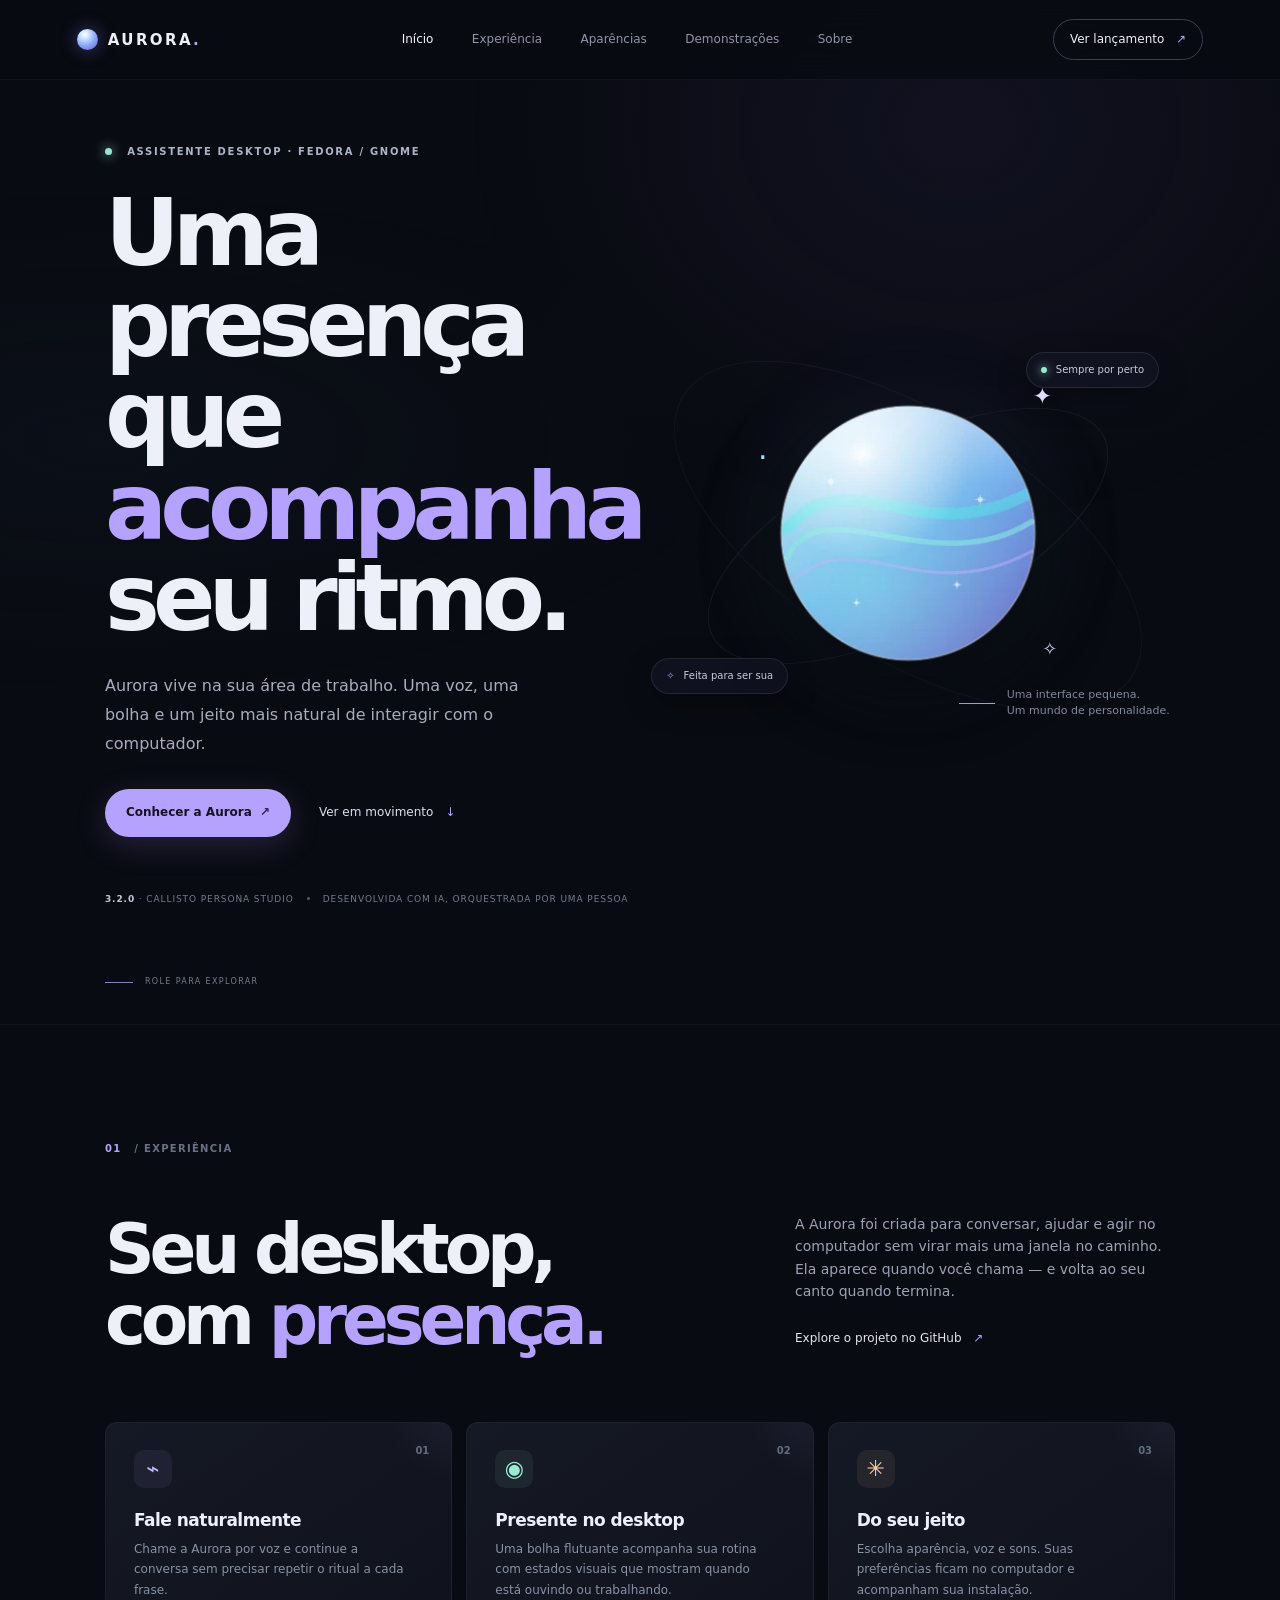
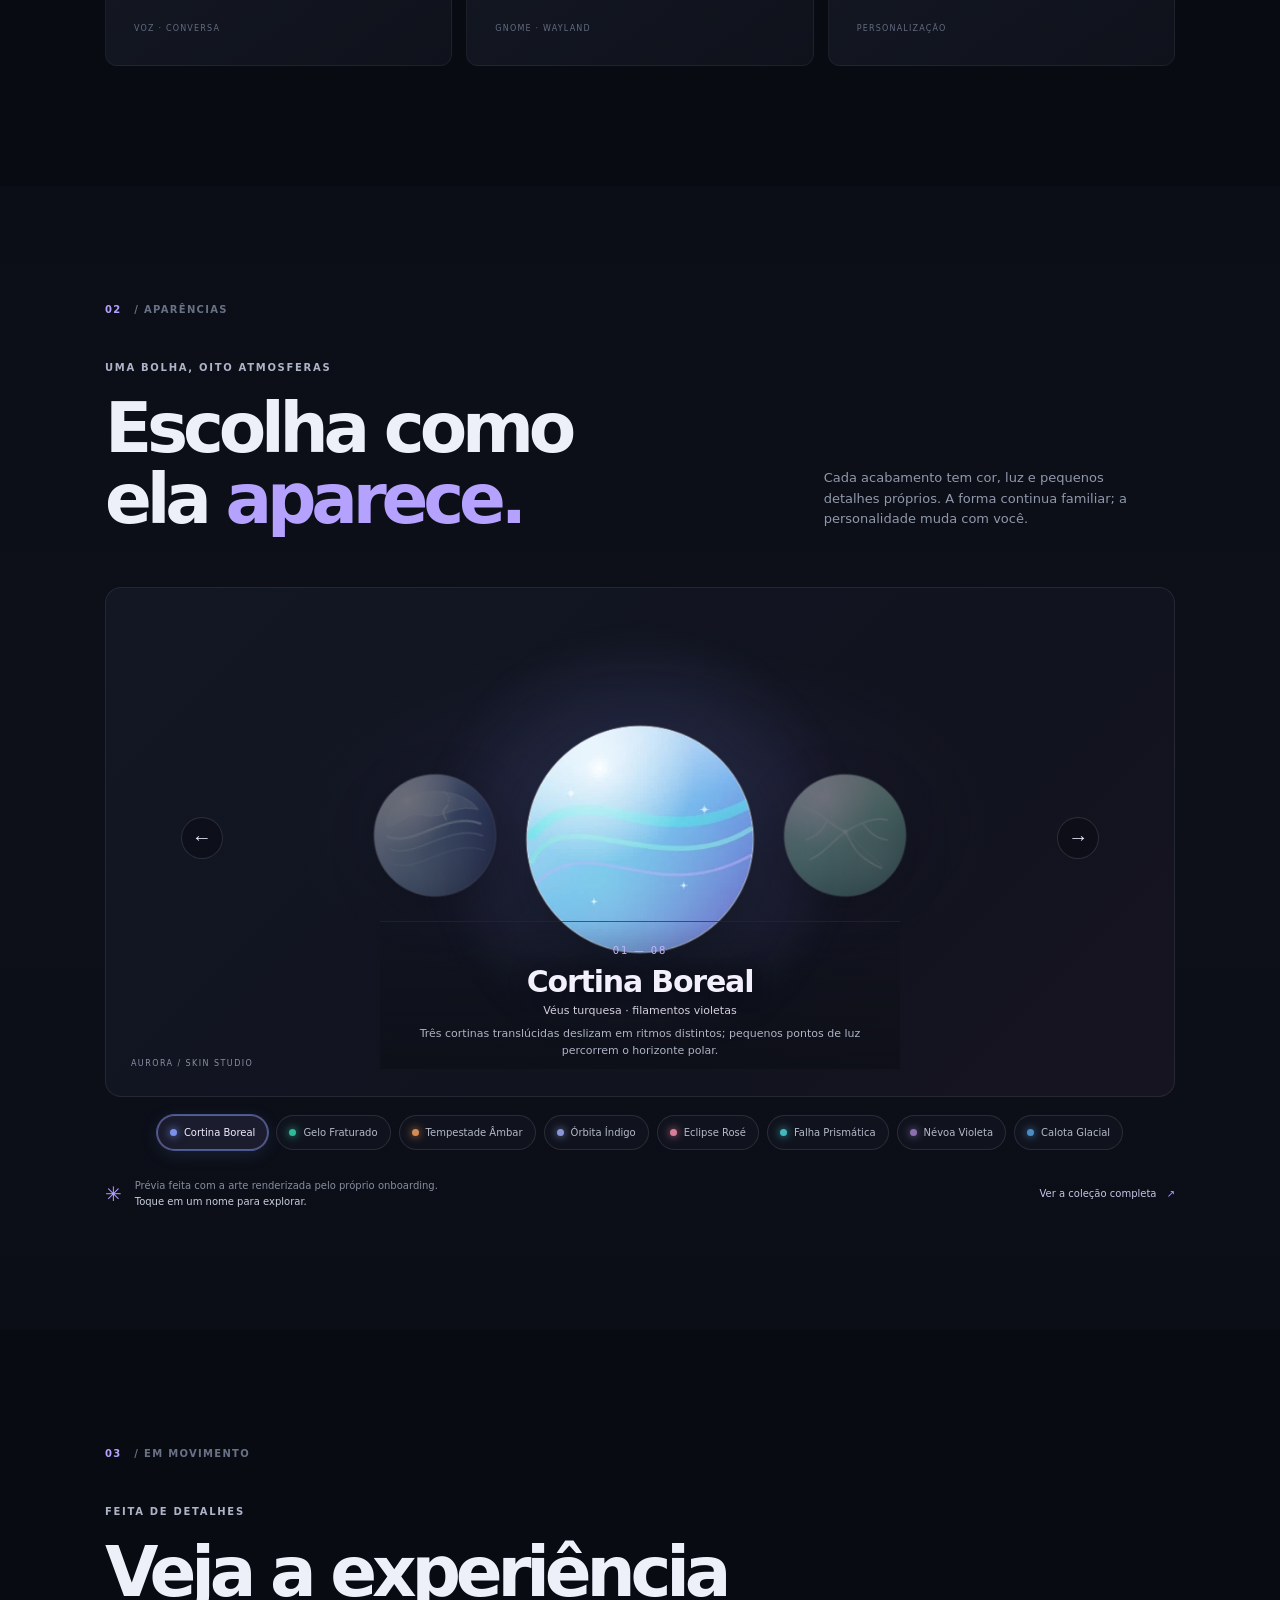
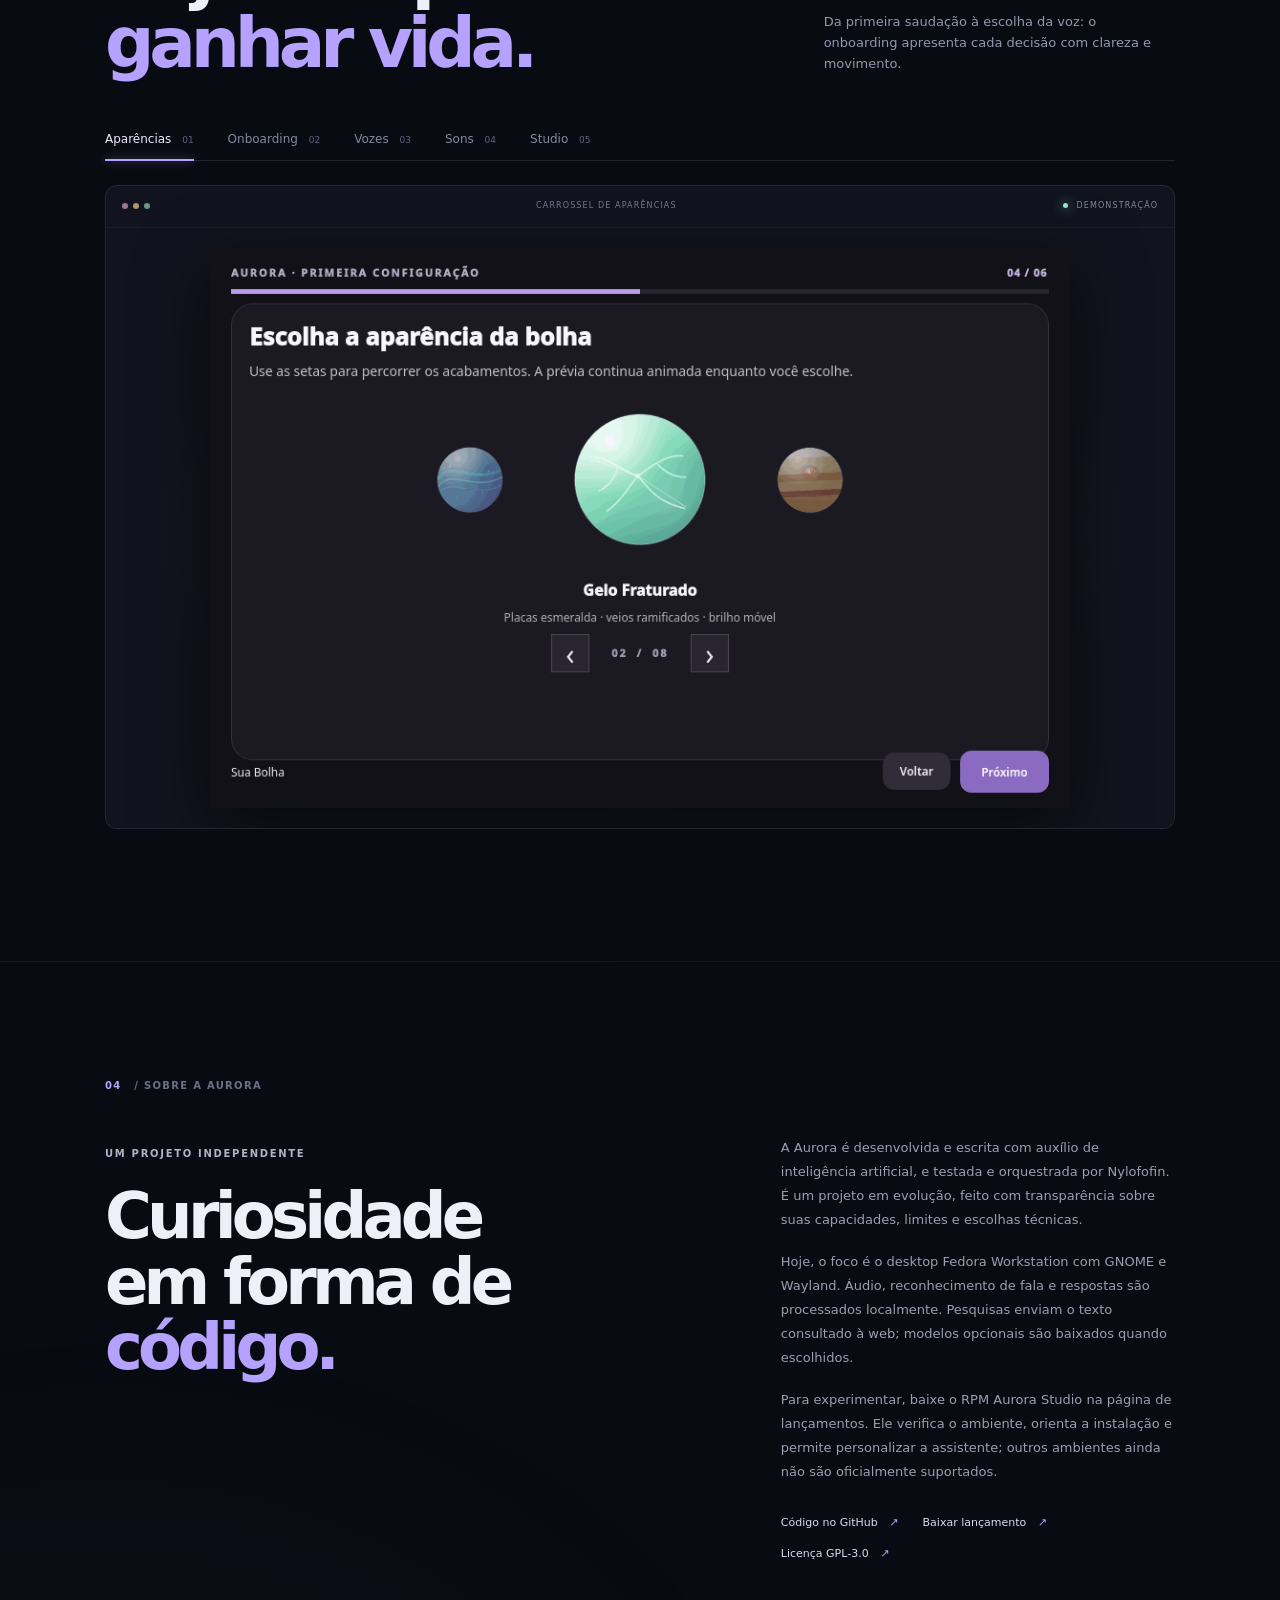
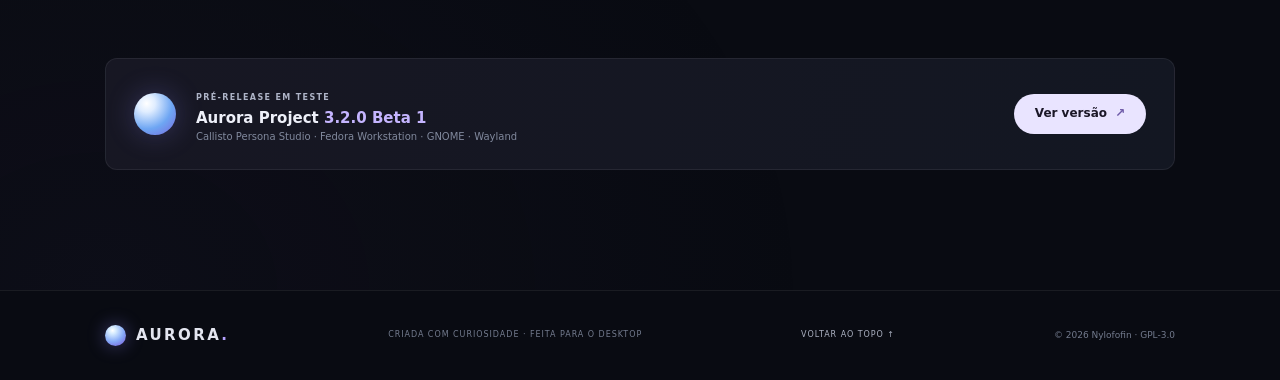
==== docs/index.html @ 40a5cc7b "Add Aurora Studio persona customization beta" ====
<!doctype html>
<html lang="pt-BR">
<head>
  <meta charset="utf-8">
  <meta name="viewport" content="width=device-width, initial-scale=1">
  <meta name="theme-color" content="#090b12">
  <meta name="description" content="Aurora é uma assistente desktop por voz, feita para o uso diário, com uma bolha viva e uma experiência que você personaliza.">
  <meta property="og:title" content="Aurora Project — presença que acompanha você">
  <meta property="og:description" content="Conheça a assistente desktop, explore as aparências e veja a Aurora em movimento.">
  <meta property="og:image" content="https://nylofofin.github.io/Aurora/media/bubble-skins.png">
  <title>Aurora Project — presença que acompanha você</title>
  <link rel="stylesheet" href="site/site.css">
</head>
<body>
  <div class="site-shell">
    <header class="topbar">
      <a class="wordmark" href="#inicio" aria-label="Aurora, início"><span class="mini-orb"></span>AURORA<span class="wordmark-dot">.</span></a>
      <nav class="main-nav" aria-label="Navegação principal">
        <a class="nav-link active" href="#inicio">Início</a>
        <a class="nav-link" href="#experiencia">Experiência</a>
        <a class="nav-link" href="#aparencias">Aparências</a>
        <a class="nav-link" href="#demonstracoes">Demonstrações</a>
        <a class="nav-link" href="#sobre">Sobre</a>
      </nav>
      <a class="top-cta" href="https://github.com/Nylofofin/Aurora/releases/tag/v3.2.0-beta.1">Ver lançamento <span aria-hidden="true">↗</span></a>
      <button class="menu-toggle" aria-label="Abrir navegação" aria-expanded="false"><span></span><span></span></button>
    </header>

    <main>
      <section class="hero section-wrap" id="inicio">
        <div class="hero-copy reveal">
          <div class="eyebrow"><span class="live-dot"></span> ASSISTENTE DESKTOP · FEDORA / GNOME</div>
          <h1>Uma presença<br>que <em>acompanha</em><br>seu ritmo.</h1>
          <p class="hero-lede">Aurora vive na sua área de trabalho. Uma voz, uma bolha e um jeito mais natural de interagir com o computador.</p>
          <div class="hero-actions"><a class="button button-primary" href="https://github.com/Nylofofin/Aurora/releases/tag/v3.2.0-beta.1">Conhecer a Aurora <span>↗</span></a><a class="text-link" href="#demonstracoes">Ver em movimento <span>↓</span></a></div>
          <div class="hero-meta"><span><b>3.2.0</b> · CALLISTO PERSONA STUDIO</span><i></i><span>DESENVOLVIDA COM IA, ORQUESTRADA POR UMA PESSOA</span></div>
        </div>
        <div class="hero-art reveal" aria-label="Prévia animada da bolha Aurora">
          <div class="orbit orbit-one"></div><div class="orbit orbit-two"></div><div class="star star-a">✦</div><div class="star star-b">·</div><div class="star star-c">✧</div>
          <img class="hero-orb official-orb" id="heroOrb" src="media/skins/boreal.webp" alt="Bolha oficial da Aurora no estilo Cortina Boreal">
          <div class="art-caption"><span class="caption-line"></span><span>Uma interface pequena.<br>Um mundo de personalidade.</span></div>
          <div class="float-chip chip-top"><span class="chip-pulse"></span> Sempre por perto</div>
          <div class="float-chip chip-bottom"><span class="chip-icon">✧</span> Feita para ser sua</div>
        </div>
        <a class="scroll-cue" href="#experiencia"><span></span>ROLE PARA EXPLORAR</a>
      </section>

      <section class="intro section-wrap" id="experiencia">
        <div class="section-index reveal">01 <span>/ EXPERIÊNCIA</span></div>
        <div class="intro-grid">
          <h2 class="reveal">Seu desktop,<br>com <em>presença.</em></h2>
          <div class="intro-text reveal"><p>A Aurora foi criada para conversar, ajudar e agir no computador sem virar mais uma janela no caminho. Ela aparece quando você chama — e volta ao seu canto quando termina.</p><a href="https://github.com/Nylofofin/Aurora" class="inline-link">Explore o projeto no GitHub <span>↗</span></a></div>
        </div>
        <div class="feature-row">
          <article class="feature-card reveal"><span class="feature-number">01</span><div class="feature-icon icon-voice">⌁</div><h3>Fale naturalmente</h3><p>Chame a Aurora por voz e continue a conversa sem precisar repetir o ritual a cada frase.</p><span class="feature-foot">VOZ · CONVERSA</span></article>
          <article class="feature-card reveal"><span class="feature-number">02</span><div class="feature-icon icon-local">◉</div><h3>Presente no desktop</h3><p>Uma bolha flutuante acompanha sua rotina com estados visuais que mostram quando está ouvindo ou trabalhando.</p><span class="feature-foot">GNOME · WAYLAND</span></article>
          <article class="feature-card reveal"><span class="feature-number">03</span><div class="feature-icon icon-custom">✳</div><h3>Do seu jeito</h3><p>Escolha aparência, voz e sons. Suas preferências ficam no computador e acompanham sua instalação.</p><span class="feature-foot">PERSONALIZAÇÃO</span></article>
        </div>
      </section>

      <section class="skins-section section-wrap" id="aparencias">
        <div class="section-index reveal">02 <span>/ APARÊNCIAS</span></div>
        <div class="section-heading reveal"><div><p class="eyebrow">UMA BOLHA, OITO ATMOSFERAS</p><h2>Escolha como<br>ela <em>aparece.</em></h2></div><p class="heading-note">Cada acabamento tem cor, luz e pequenos detalhes próprios. A forma continua familiar; a personalidade muda com você.</p></div>
        <div class="skin-showcase reveal">
          <div class="skin-stage" role="group" tabindex="0" aria-label="Carrossel de oito aparências. Use as setas do teclado para navegar.">
            <div class="stage-grid"></div><div class="stage-glow"></div>
            <img class="skin-orb official-orb" id="skinOrb" src="media/skins/boreal.webp" alt="Prévia oficial da Cortina Boreal">
            <img class="side-orb side-left official-orb" id="sideLeft" src="media/skins/triton.webp" alt="Aparência anterior: Calota Glacial"><img class="side-orb side-right official-orb" id="sideRight" src="media/skins/emerald.webp" alt="Próxima aparência: Gelo Fraturado">
            <button class="carousel-arrow prev" aria-label="Aparência anterior">←</button><button class="carousel-arrow next" aria-label="Próxima aparência">→</button>
            <div class="stage-label"><span class="stage-kicker" id="skinCount">01 — 08</span><h3 id="skinName">Cortina Boreal</h3><p id="skinDesc">Véus turquesa · filamentos violetas</p><p class="stage-motion" id="skinMotion">Três cortinas translúcidas deslizam em ritmos distintos; pequenos pontos de luz percorrem o horizonte polar.</p></div>
            <div class="stage-signature">AURORA / SKIN STUDIO</div>
          </div>
          <div class="skin-rail" role="tablist" aria-label="Escolha uma aparência" id="skinRail"></div>
        </div>
        <div class="skins-note reveal"><span class="note-star">✳</span><span>Prévia feita com a arte renderizada pelo próprio onboarding.<br><b>Toque em um nome para explorar.</b></span><a href="https://github.com/Nylofofin/Aurora/blob/master/docs/media/bubble-skins.png">Ver a coleção completa <span>↗</span></a></div>
      </section>

      <section class="demos section-wrap" id="demonstracoes">
        <div class="section-index reveal">03 <span>/ EM MOVIMENTO</span></div>
        <div class="section-heading reveal"><div><p class="eyebrow">FEITA DE DETALHES</p><h2>Veja a experiência<br><em>ganhar vida.</em></h2></div><p class="heading-note">Da primeira saudação à escolha da voz: o onboarding apresenta cada decisão com clareza e movimento.</p></div>
        <div class="demo-tabs reveal" role="tablist" aria-label="Demonstrações"><button class="demo-tab active" role="tab" aria-selected="true" data-demo="skins">Aparências <span>01</span></button><button class="demo-tab" role="tab" aria-selected="false" data-demo="transitions">Onboarding <span>02</span></button><button class="demo-tab" role="tab" aria-selected="false" data-demo="voices">Vozes <span>03</span></button><button class="demo-tab" role="tab" aria-selected="false" data-demo="sounds">Sons <span>04</span></button><button class="demo-tab" role="tab" aria-selected="false" data-demo="studio">Studio <span>05</span></button></div>
        <div class="demo-frame reveal"><div class="demo-frame-bar"><span class="window-dots"><i></i><i></i><i></i></span><span id="demoTitle">CARROSSEL DE APARÊNCIAS</span><span class="demo-live"><i></i> DEMONSTRAÇÃO</span></div><div class="demo-image"><img id="demoImage" src="media/onboarding-skins.gif" alt="Demonstração animada das aparências da Aurora"></div></div>
      </section>

      <section class="about section-wrap" id="sobre">
        <div class="section-index reveal">04 <span>/ SOBRE A AURORA</span></div>
        <div class="about-grid"><div class="about-title reveal"><p class="eyebrow">UM PROJETO INDEPENDENTE</p><h2>Curiosidade<br>em forma de <em>código.</em></h2></div><div class="about-copy reveal"><p>A Aurora é desenvolvida e escrita com auxílio de inteligência artificial, e testada e orquestrada por Nylofofin. É um projeto em evolução, feito com transparência sobre suas capacidades, limites e escolhas técnicas.</p><p>Hoje, o foco é o desktop Fedora Workstation com GNOME e Wayland. Áudio, reconhecimento de fala e respostas são processados localmente. Pesquisas enviam o texto consultado à web; modelos opcionais são baixados quando escolhidos.</p><p>Para experimentar, baixe o RPM Aurora Studio na página de lançamentos. Ele verifica o ambiente, orienta a instalação e permite personalizar a assistente; outros ambientes ainda não são oficialmente suportados.</p><div class="about-links"><a href="https://github.com/Nylofofin/Aurora">Código no GitHub <span>↗</span></a><a href="https://github.com/Nylofofin/Aurora/releases/tag/v3.2.0-beta.1">Baixar lançamento <span>↗</span></a><a href="https://github.com/Nylofofin/Aurora/blob/master/LICENSE">Licença GPL-3.0 <span>↗</span></a></div></div></div>
        <div class="release-strip reveal"><div class="release-orb"></div><div><span class="eyebrow">PRÉ-RELEASE EM TESTE</span><h3>Aurora Project <b>3.2.0 Beta 1</b></h3><p>Callisto Persona Studio · Fedora Workstation · GNOME · Wayland</p></div><a class="button button-light" href="https://github.com/Nylofofin/Aurora/releases/tag/v3.2.0-beta.1">Ver versão <span>↗</span></a></div>
      </section>
    </main>
    <footer class="footer section-wrap"><a class="wordmark" href="#inicio"><span class="mini-orb"></span>AURORA<span class="wordmark-dot">.</span></a><span>CRIADA COM CURIOSIDADE · FEITA PARA O DESKTOP</span><a href="#inicio" class="back-top">VOLTAR AO TOPO ↑</a><small>© 2026 Nylofofin · GPL-3.0</small></footer>
  </div>
  <script src="site/site.js" defer></script>
</body>
</html>
---- docs/site/site.css ----
:root{color-scheme:dark;--bg:#090b12;--panel:#10131d;--panel-hi:#151a27;--line:#252a3b;--text:#eef0f9;--muted:#9299ae;--soft:#c0c5d5;--violet:#b5a2ff;--mint:#9be9d3;--sans:Inter,ui-sans-serif,system-ui,sans-serif;--display:Manrope,Inter,ui-sans-serif,system-ui,sans-serif}*{box-sizing:border-box}html{scroll-behavior:smooth;scroll-padding-top:90px}body{margin:0;background:var(--bg);color:var(--text);font-family:var(--sans);font-size:15px;line-height:1.6;overflow-x:hidden}body:before{content:"";position:fixed;inset:0;pointer-events:none;z-index:-1;background:radial-gradient(ellipse at 75% 14%,#24203e55,transparent 36%),radial-gradient(ellipse at 8% 49%,#101b2850,transparent 38%)}a{color:inherit;text-decoration:none}.site-shell{max-width:1600px;margin:auto;overflow:hidden}.topbar{height:80px;position:sticky;top:0;z-index:20;display:flex;align-items:center;justify-content:space-between;padding:0 clamp(24px,6vw,96px);background:#090b12dc;border-bottom:1px solid #ffffff0a;backdrop-filter:blur(18px)}.wordmark{font:800 15px var(--display);letter-spacing:.16em;display:flex;align-items:center;gap:10px}.wordmark-dot{color:var(--violet);margin-left:-10px}.mini-orb{width:21px;height:21px;border-radius:50%;display:inline-block;background:radial-gradient(circle at 36% 26%,#fff 0,#d8edff 16%,#85a9f7 55%,#7950d8 100%);box-shadow:0 0 18px #8e86ff66}.main-nav{display:flex;gap:clamp(20px,3vw,46px);align-items:center}.nav-link{font-size:12px;color:#8f96a9;transition:color .25s}.nav-link:hover,.nav-link.active{color:#f4f2ff}.top-cta{font-size:12px;border:1px solid #3a3f53;border-radius:30px;padding:10px 16px;transition:.25s}.top-cta:hover{border-color:var(--violet);background:#b5a2ff12}.top-cta span,.button span,.inline-link span,.about-links span{color:var(--violet);margin-left:8px}.menu-toggle{display:none;background:none;border:0;color:white}.section-wrap{padding-left:clamp(24px,8.2vw,132px);padding-right:clamp(24px,8.2vw,132px)}.hero{min-height:710px;position:relative;display:grid;grid-template-columns:1fr 1fr;align-items:center;padding-top:64px;padding-bottom:96px}.hero-copy{position:relative;z-index:2;padding-bottom:22px}.eyebrow{font-size:10px;letter-spacing:.17em;font-weight:700;color:#aeb4c7}.live-dot,.demo-live i{display:inline-block;width:7px;height:7px;background:#97e6cf;border-radius:50%;margin-right:10px;box-shadow:0 0 12px #97e6cf}.hero h1,.section-heading h2,.intro h2,.about h2{font:600 clamp(52px,7.2vw,102px)/.99 var(--display);letter-spacing:-.075em;margin:28px 0}.hero h1 em,.section-heading h2 em,.intro h2 em,.about h2 em{color:var(--violet);font-style:normal}.hero-lede{max-width:430px;color:#a7adbf;font-size:16px;line-height:1.8;margin:24px 0 30px}.hero-actions{display:flex;align-items:center;gap:28px}.button{min-height:48px;padding:0 21px;border-radius:28px;display:inline-flex;align-items:center;justify-content:center;font-size:12px;font-weight:700;transition:transform .25s,box-shadow .25s,background .25s}.button:hover{transform:translateY(-2px)}.button-primary{background:var(--violet);color:#171222;box-shadow:0 8px 32px #a590ff2e}.button-primary span{color:#322550}.text-link{color:#dddff0;font-size:12px}.text-link span{color:var(--violet);padding-left:8px}.hero-meta{display:flex;align-items:center;gap:13px;margin-top:55px;color:#747c91;font-size:9px;letter-spacing:.1em}.hero-meta b{font-weight:700;color:#c8c5d9}.hero-meta i{width:3px;height:3px;border-radius:50%;background:#555d71}.hero-art{height:510px;position:relative;display:grid;place-items:center;isolation:isolate}.hero-art:before{content:"";position:absolute;width:390px;height:390px;border-radius:50%;background:radial-gradient(circle,#7f69db21 0%,#2d4c7022 38%,transparent 70%);filter:blur(18px);animation:ambient 7s ease-in-out infinite alternate}.orbit{position:absolute;border:1px solid #d7d4ff12;border-radius:50%;transform:rotate(-27deg)}.orbit-one{width:440px;height:180px;animation:orbit 34s linear infinite}.orbit-two{width:530px;height:245px;transform:rotate(32deg);border-color:#acd9f10c;animation:orbit 43s linear infinite reverse}.hero-orb,.skin-orb{position:relative;display:block;object-fit:contain;filter:drop-shadow(0 26px 35px #0008);animation:none;transition:filter .35s,opacity .35s;z-index:2}.hero-orb{width:280px;height:280px}.skin-orb{width:250px;height:250px}.hero-orb:hover,.skin-orb:hover{filter:drop-shadow(0 30px 42px #0009) brightness(1.035)}.official-orb{user-select:none;-webkit-user-drag:none;transition:opacity .18s,transform .28s,filter .25s}.official-orb.orb-leaving-left{opacity:0;translate:-22px 0;scale:.95;filter:blur(5px);animation-play-state:paused}.official-orb.orb-leaving-right{opacity:0;translate:22px 0;scale:.95;filter:blur(5px);animation-play-state:paused}.official-orb.orb-enter-left,.official-orb.orb-enter-right{opacity:0;animation-play-state:paused}.official-orb.orb-enter-left{translate:-18px 0;scale:.96}.official-orb.orb-enter-right{translate:18px 0;scale:.96}.side-orb{position:absolute;width:150px;height:150px;opacity:.38;filter:drop-shadow(0 14px 28px #0009) saturate(.72);transition:opacity .45s,transform .55s,filter .45s;z-index:1}.side-left{left:calc(50% - 280px);top:34%;transform:translateX(0) scale(.9) rotate(-9deg)}.side-right{right:calc(50% - 280px);top:34%;transform:translateX(0) scale(.9) rotate(9deg)}.star{position:absolute;color:#e1dcff;z-index:2}.star-a{top:19%;right:23%;font-size:23px;animation:twinkle 3s ease-in-out infinite}.star-b{top:30%;left:22%;font-size:30px;color:#a4e8ff;animation:twinkle 4s ease-in-out infinite reverse}.star-c{bottom:25%;right:22%;font-size:18px;animation:twinkle 3.7s ease-in-out infinite}.art-caption{position:absolute;right:1%;bottom:14%;display:flex;align-items:center;gap:12px;color:#838ba0;font-size:11px;line-height:1.5}.caption-line{width:36px;height:1px;background:var(--violet)}.float-chip{position:absolute;display:flex;align-items:center;gap:9px;padding:9px 14px;border:1px solid #ffffff17;border-radius:30px;background:#121522cb;box-shadow:0 10px 30px #0004;backdrop-filter:blur(12px);font-size:10px;color:#c8ccdc}.chip-top{top:14%;right:3%;animation:float 5s ease-in-out infinite}.chip-bottom{left:2%;bottom:19%;animation:float 6s ease-in-out infinite reverse}.chip-icon{color:var(--violet)}.chip-pulse{width:6px;height:6px;background:#9be9d3;border-radius:50%;box-shadow:0 0 10px #9be9d3}.scroll-cue{position:absolute;bottom:35px;left:clamp(24px,8.2vw,132px);font-size:8px;letter-spacing:.17em;color:#737b8f;display:flex;align-items:center;gap:12px}.scroll-cue span{width:28px;height:1px;background:#8880bf}.intro,.skins-section,.demos,.about{padding-top:116px;padding-bottom:120px}.intro{border-top:1px solid #ffffff0b}.section-index{font-size:10px;letter-spacing:.13em;color:var(--violet);font-weight:700;margin-bottom:42px}.section-index span{color:#697186;margin-left:8px}.intro-grid{display:grid;grid-template-columns:1fr .64fr;gap:9%;align-items:end}.intro h2,.section-heading h2,.about h2{font-size:clamp(42px,5.4vw,70px);margin:0;line-height:1.03}.intro-text{max-width:440px;padding-bottom:8px;color:#9ba2b5;font-size:14px}.inline-link{display:inline-block;color:#e4e3f0;font-size:12px;margin-top:12px}.feature-row{display:grid;grid-template-columns:repeat(3,1fr);gap:14px;margin-top:66px}.feature-card{position:relative;min-height:244px;padding:27px 28px 23px;background:linear-gradient(145deg,#151925,#0f121b);border:1px solid #ffffff0d;border-radius:12px;overflow:hidden;transition:transform .35s,border-color .35s}.feature-card:after{content:"";position:absolute;width:160px;height:160px;right:-90px;top:-95px;border-radius:50%;background:radial-gradient(circle,#ac9aff12,transparent 68%)}.feature-card:hover{transform:translateY(-5px);border-color:#b5a2ff42}.feature-number{position:absolute;right:22px;top:22px;color:#616a80;font:600 10px var(--display)}.feature-icon{width:38px;height:38px;border-radius:10px;display:grid;place-items:center;font-size:22px;margin-bottom:22px;background:#b5a2ff12;color:#c6b8ff}.icon-local{color:#9be9d3;background:#9be9d312}.icon-custom{color:#ffcf9d;background:#ffcf9d12}.feature-card h3{font:650 17px var(--display);letter-spacing:-.03em;margin:0 0 9px}.feature-card p{color:#8991a5;font-size:12px;line-height:1.7;max-width:280px;margin:0}.feature-foot{display:block;margin-top:23px;color:#626b80;font-size:8px;letter-spacing:.15em}.skins-section{background:linear-gradient(180deg,#0b0e16,#0d1019 50%,#0b0e16);border-top:1px solid #fff08;border-bottom:1px solid #fff08}.section-heading{display:flex;justify-content:space-between;align-items:end;gap:40px;margin-bottom:52px}.section-heading .eyebrow{margin:0 0 17px}.heading-note{max-width:330px;color:#9098ab;font-size:13px;margin:0 2% 5px 0}.skin-showcase{max-width:1100px;margin:auto}.skin-stage{height:510px;position:relative;overflow:hidden;border:1px solid #ffffff14;border-radius:16px;background:radial-gradient(ellipse at 50% 46%,#27234288,transparent 46%),linear-gradient(135deg,#121724,#11131e 68%,#171421);display:grid;place-items:center;isolation:isolate}.stage-grid{position:absolute;inset:0;opacity:.16;background-image:linear-gradient(#ffffff09 1px,transparent 1px),linear-gradient(90deg,#ffffff09 1px,transparent 1px);background-size:52px 52px;mask-image:radial-gradient(ellipse at center,#000 0%,transparent 75%)}.stage-glow{position:absolute;width:440px;height:440px;border-radius:50%;background:radial-gradient(circle,#8876d629,transparent 68%);filter:blur(12px);transition:background .6s}.skin-orb{width:250px;height:250px;z-index:2}.side-orb{position:absolute;width:150px;height:150px;opacity:.38;filter:drop-shadow(0 14px 28px #0009) saturate(.72);transition:opacity .45s,transform .55s,filter .45s;z-index:1}.side-left{left:calc(50% - 280px);top:34%;transform:translateX(0) scale(.9) rotate(-9deg)}.side-right{right:calc(50% - 280px);top:34%;transform:translateX(0) scale(.9) rotate(9deg)}.carousel-arrow{position:absolute;z-index:5;top:45%;width:42px;height:42px;border:1px solid #ffffff21;border-radius:50%;color:#e7e3f8;background:#0b0d16a6;font-size:20px;cursor:pointer;transition:.25s}.carousel-arrow:hover{background:#b5a2ff;color:#161321;transform:scale(1.08)}.carousel-arrow.prev{left:7%}.carousel-arrow.next{right:7%}.stage-label{position:absolute;z-index:4;bottom:27px;text-align:center;width:min(520px,78%)}.stage-kicker{font-size:9px;letter-spacing:.18em;color:#aaa0d9}.stage-label h3{font:700 23px var(--display);letter-spacing:-.04em;margin:3px 0 0}.stage-label p{margin:3px 0 0;color:#c1bdd1;font-size:10px}.stage-label .stage-motion{margin:6px auto 0;color:#838ca1;font-size:9px;line-height:1.45;max-width:460px}.stage-signature{position:absolute;left:25px;bottom:25px;color:#606980;font-size:8px;letter-spacing:.18em}.skin-rail{display:flex;justify-content:center;flex-wrap:wrap;gap:8px;margin:18px auto 0}.skin-pill{border:1px solid #ffffff14;background:#10131d;border-radius:24px;color:#8f97aa;padding:8px 12px;font:500 10px var(--sans);cursor:pointer;transition:.25s}.skin-pill:before{content:"";display:inline-block;width:7px;height:7px;border-radius:50%;margin-right:7px;background:var(--swatch);box-shadow:0 0 8px var(--swatch)}.skin-pill:hover{border-color:#aaa0d95c;color:#e7e7f1}.skin-pill.active{background:#b5a2ff18;border-color:#b5a2ff78;color:#f3efff}.skins-note{display:flex;align-items:center;gap:13px;margin:28px auto 0;max-width:1100px;color:#858da0;font-size:10px}.note-star{font-size:20px;color:var(--violet)}.skins-note b{color:#c9cddd;font-weight:500}.skins-note>a{margin-left:auto;color:#c9c4e7}.skins-note>a span{color:var(--violet);padding-left:7px}.demos{padding-bottom:132px}.demo-tabs{display:flex;border-bottom:1px solid #ffffff1a;gap:34px;margin-bottom:24px}.demo-tab{position:relative;padding:0 0 14px;border:0;background:none;color:#81899d;font:500 12px var(--sans);cursor:pointer;transition:color .2s}.demo-tab span{color:#5e667b;font-size:9px;margin-left:7px}.demo-tab.active{color:#eeeafc}.demo-tab.active:after{content:"";position:absolute;left:0;right:0;bottom:-1px;height:2px;background:var(--violet);box-shadow:0 0 10px #b5a2ff77}.demo-frame{overflow:hidden;border:1px solid #ffffff16;background:#11141e;border-radius:12px}.demo-frame-bar{height:42px;display:flex;align-items:center;justify-content:space-between;padding:0 16px;border-bottom:1px solid #ffffff0d;color:#737b90;font-size:8px;letter-spacing:.14em}.window-dots{display:flex;gap:5px}.window-dots i{width:6px;height:6px;border-radius:50%;background:#3c4252}.window-dots i:first-child{background:#a1768b}.window-dots i:nth-child(2){background:#b49367}.window-dots i:last-child{background:#659b84}.demo-live{color:#7e8799}.demo-live i{width:5px;height:5px;margin-right:5px}.demo-image{min-height:360px;display:grid;place-items:center;padding:20px;background:radial-gradient(ellipse at center,#1c1d2b,#11141e 67%)}.demo-image img{max-width:min(100%,980px);max-height:560px;object-fit:contain;border-radius:5px;box-shadow:0 20px 70px #0008;transition:opacity .2s}.about{border-top:1px solid #ffffff0c;background:radial-gradient(ellipse at 8% 100%,#27203d26,transparent 42%)}.about-grid{display:grid;grid-template-columns:1fr .72fr;gap:12%;align-items:start}.about h2{font-size:clamp(42px,5vw,66px);margin-top:22px}.about-copy{color:#999fb1;font-size:13px;line-height:1.85}.about-copy p{margin:0 0 18px}.about-links{display:flex;flex-wrap:wrap;gap:10px 24px;margin-top:29px}.about-links a{font-size:11px;color:#ddd9ef}.release-strip{margin-top:94px;padding:24px 28px;display:flex;align-items:center;gap:20px;background:linear-gradient(100deg,#171723,#131722);border:1px solid #ffffff12;border-radius:12px}.release-orb{flex:0 0 42px;width:42px;height:42px;border-radius:50%;background:radial-gradient(circle at 30% 25%,#fff,#e0edff 20%,#6ea6f3 59%,#7865db);box-shadow:0 0 28px #8f87ff44}.release-strip .eyebrow{font-size:8px}.release-strip h3{font:650 15px var(--display);margin:2px 0}.release-strip h3 b{color:#c5b5ff}.release-strip p{font-size:10px;color:#81899d;margin:0}.button-light{margin-left:auto;background:#e9e4ff;color:#1b1727;min-height:40px}.button-light span{color:#6e5aa8}.footer{min-height:90px;border-top:1px solid #ffffff12;display:flex;align-items:center;justify-content:space-between;color:#737b8e;font-size:8px;letter-spacing:.12em}.footer .wordmark{color:#e4e6f0}.footer small{letter-spacing:0;font-size:9px}.back-top{color:#abb1c1}.reveal{opacity:1;transform:none;transition:opacity .8s ease,transform .8s cubic-bezier(.2,.75,.2,1)}.reveal.visible{opacity:1;transform:translateY(0)}@keyframes official-orb-breathe{0%,100%{transform:translateY(0) scale(1)}50%{transform:translateY(-7px) scale(1.018)}}@keyframes float{0%,100%{transform:translateY(0)}50%{transform:translateY(-8px)}}@keyframes ambient{from{transform:scale(.92);opacity:.6}to{transform:scale(1.1);opacity:1}}@keyframes orbit{to{transform:rotate(333deg)}}@keyframes twinkle{0%,100%{opacity:.35;transform:scale(.8)}50%{opacity:1;transform:scale(1.15)}}@media(max-width:900px){.side-orb{width:120px;height:120px}.side-left{left:calc(50% - 238px)}.side-right{right:calc(50% - 238px)}.topbar{padding:0 26px}.main-nav{gap:17px}.top-cta{display:none}.hero{grid-template-columns:1fr 1fr;min-height:620px}.hero h1{font-size:clamp(52px,8vw,76px)}.hero-art{transform:scale(.83);margin-left:-30px}.hero-meta{display:block;line-height:2}.hero-meta i{display:none}.feature-card{padding:22px 20px}.feature-card p{font-size:11px}.section-wrap{padding-left:6vw;padding-right:6vw}.skin-stage{height:450px}}@media(max-width:650px){.hero-orb{width:210px;height:210px}.skin-orb{width:188px;height:188px}.side-orb{width:94px;height:94px;opacity:.3}.side-left{left:calc(50% - 186px);top:34%;transform:translateX(0) scale(.86) rotate(-8deg)}.side-right{right:calc(50% - 186px);top:34%;transform:translateX(0) scale(.86) rotate(8deg)}.topbar{height:66px;padding:0 20px}.menu-toggle{display:flex;flex-direction:column;gap:5px;padding:8px}.menu-toggle span{width:20px;height:1px;background:#eee}.main-nav{position:absolute;display:none;top:65px;left:0;right:0;padding:18px 22px 24px;background:#0d1019f5;border-bottom:1px solid #ffffff16;flex-direction:column;align-items:flex-start;gap:15px}.main-nav.open{display:flex}.hero{display:block;padding-top:66px;padding-bottom:60px;min-height:auto}.hero h1{font-size:clamp(54px,15vw,78px);margin-top:22px}.hero-lede{font-size:14px;max-width:380px}.hero-art{height:340px;margin:16px -20px 0;transform:none}.hero-orb{width:174px;height:174px}.orbit-one{width:340px;height:142px}.orbit-two{width:400px;height:188px}.art-caption{right:5%;bottom:2%;font-size:9px}.chip-top{right:5%;top:3%}.chip-bottom{left:3%;bottom:10%}.hero-meta{margin-top:31px}.scroll-cue{display:none}.intro,.skins-section,.demos,.about{padding-top:78px;padding-bottom:82px}.section-index{margin-bottom:27px}.intro-grid,.about-grid{display:block}.intro h2,.section-heading h2,.about h2{font-size:clamp(40px,11vw,58px)}.intro-text{margin-top:25px}.feature-row{grid-template-columns:1fr;margin-top:36px;gap:9px}.feature-card{min-height:0;padding:20px 21px}.feature-icon{margin-bottom:12px}.feature-foot{margin-top:13px}.section-heading{display:block;margin-bottom:33px}.heading-note{margin:20px 0 0;max-width:420px}.skin-stage{height:400px}.skin-orb{width:160px;height:160px}.side-orb{width:98px;height:98px}.side-left{left:calc(50% - 186px);top:34%;transform:translateX(0) scale(.86) rotate(-8deg)}.side-right{right:calc(50% - 186px);top:34%;transform:translateX(0) scale(.86) rotate(8deg)}.carousel-arrow.prev{left:4%}.carousel-arrow.next{right:4%}.stage-label{bottom:28px}.stage-label h3{font-size:20px}.stage-signature{font-size:7px;left:13px;bottom:14px}.skin-rail{gap:6px}.skin-pill{padding:7px 9px;font-size:9px}.skins-note{flex-wrap:wrap;align-items:start}.skins-note>a{margin-left:34px;width:100%}.demo-tabs{gap:18px;overflow-x:auto}.demo-tab{white-space:nowrap;font-size:11px}.demo-image{min-height:210px;padding:10px}.demo-frame-bar{padding:0 10px;font-size:7px}.about-copy{margin-top:27px}.release-strip{margin-top:53px;padding:19px;gap:12px;flex-wrap:wrap}.release-orb{width:34px;height:34px;flex-basis:34px}.release-strip h3{font-size:13px}.release-strip p{font-size:9px}.button-light{margin-left:auto;padding:0 14px}.footer{min-height:120px;display:grid;grid-template-columns:1fr 1fr;gap:9px;padding-top:19px;padding-bottom:19px}.footer>span{display:none}.footer small{text-align:right}.back-top{text-align:right;font-size:7px}}@media(prefers-reduced-motion:reduce){*,*:before,*:after{scroll-behavior:auto!important;animation-duration:.01ms!important;animation-iteration-count:1!important;transition-duration:.01ms!important}.reveal{opacity:1;transform:none}}

/* Skin studio: keep every official detail readable while the glass stays the focus. */
.stage-label{padding:15px 20px 10px;border-top:1px solid #ffffff12;background:linear-gradient(180deg,#0c0e1600,#0c0e16a8);}
.stage-label h3{font-size:clamp(22px,2.6vw,30px);color:#f2f0fb;text-shadow:0 2px 18px #080910aa;}
.stage-label p{font-size:11px;color:#d3d1de;}
.stage-label .stage-motion{max-width:520px;font-size:11px;line-height:1.55;color:#aeb4c5;}
.stage-kicker{font-size:10px;color:#c1b4ff;}
.stage-signature{color:#8990a5;}
.skin-rail{max-width:1040px;}
.skin-pill{white-space:nowrap;min-height:35px;color:#b5b9c9;border-color:#ffffff1b;}
.skin-pill.active{color:#f1edff;box-shadow:0 0 0 1px color-mix(in srgb,var(--swatch) 52%,transparent),0 4px 18px color-mix(in srgb,var(--swatch) 14%,transparent);}
.skin-orb{will-change:opacity,translate,filter;}
.hero-orb{will-change:filter;}
@media(max-width:650px){.stage-label{width:86%;padding:10px 10px 7px}.stage-label .stage-motion{font-size:10px}.skin-pill{font-size:9px;padding:7px 10px}}

@media(prefers-reduced-motion:no-preference){.js-reveal .reveal{opacity:0;transform:translateY(20px)}.js-reveal .reveal.visible{opacity:1;transform:translateY(0)}}
@media(prefers-reduced-motion:reduce){.js-reveal .reveal{opacity:1;transform:none}}
@media(max-width:650px){.hero-meta span{display:block}.hero-meta{line-height:1.8}}
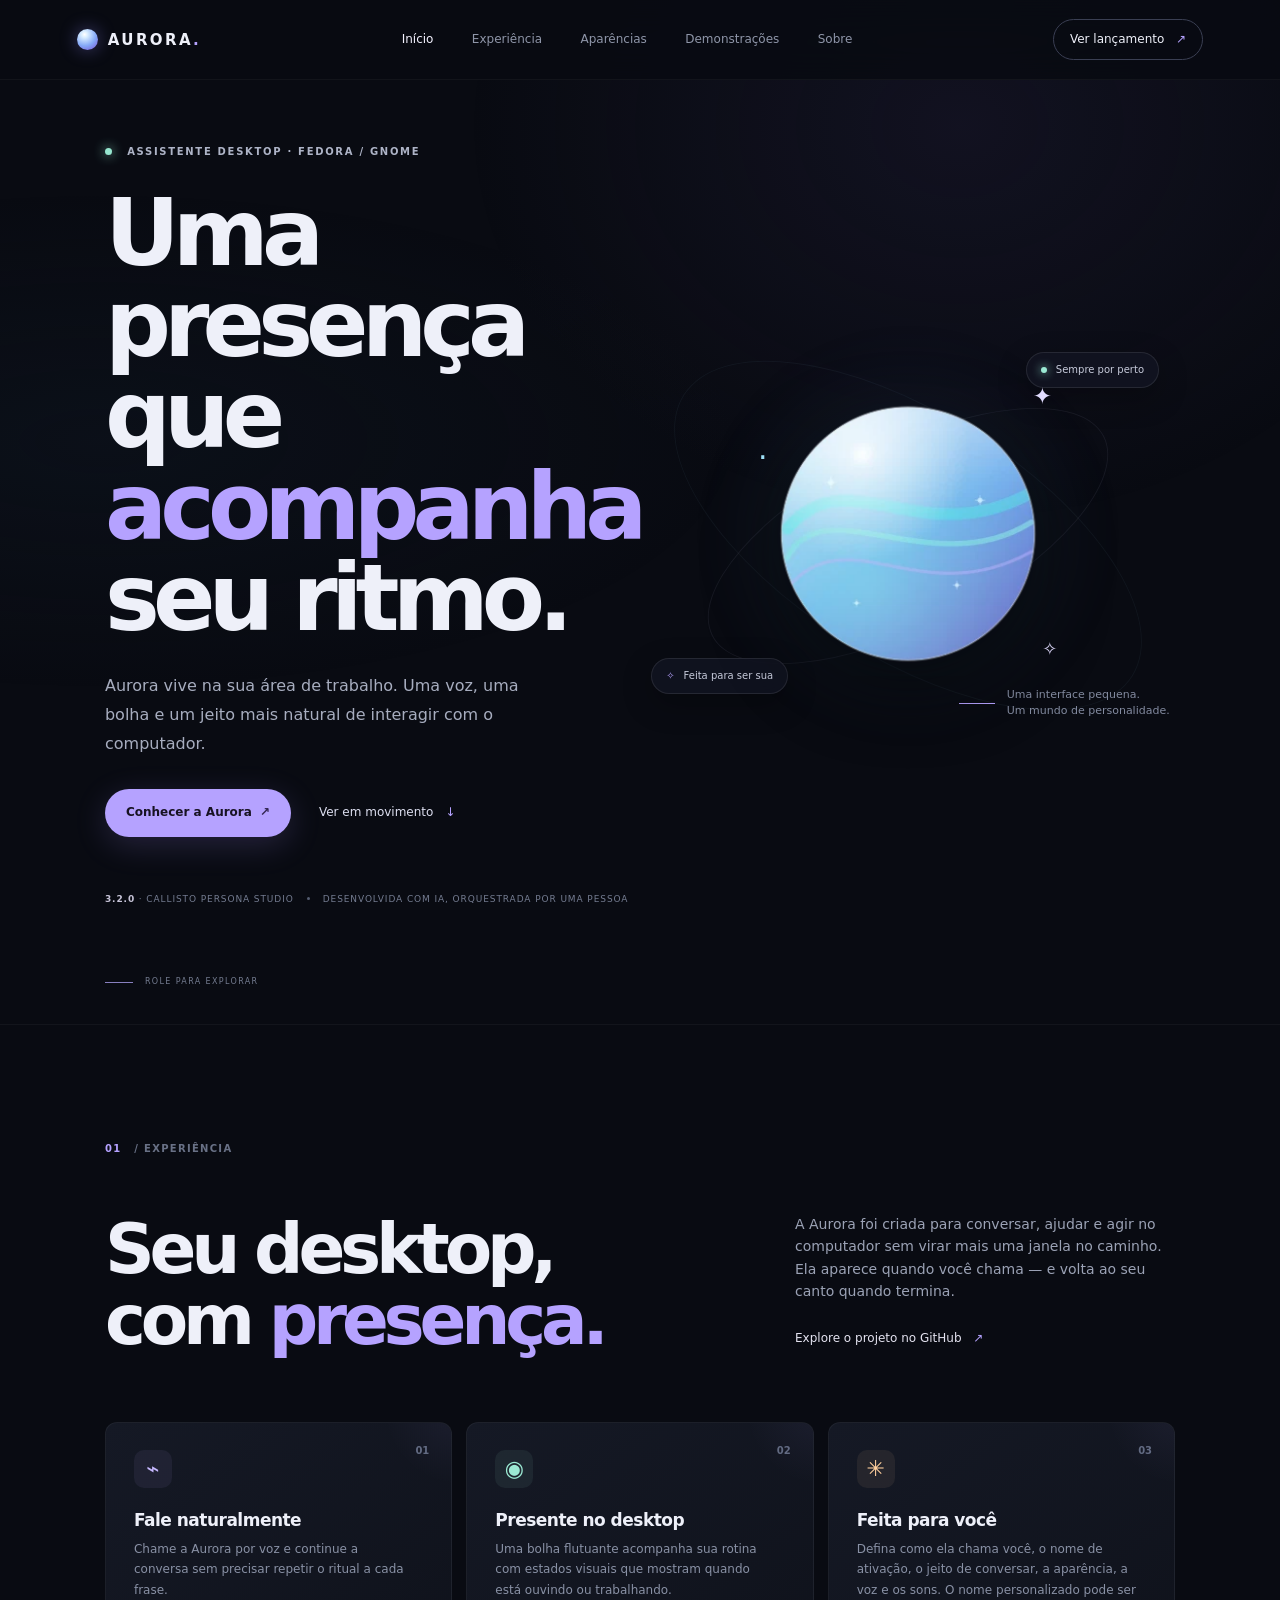
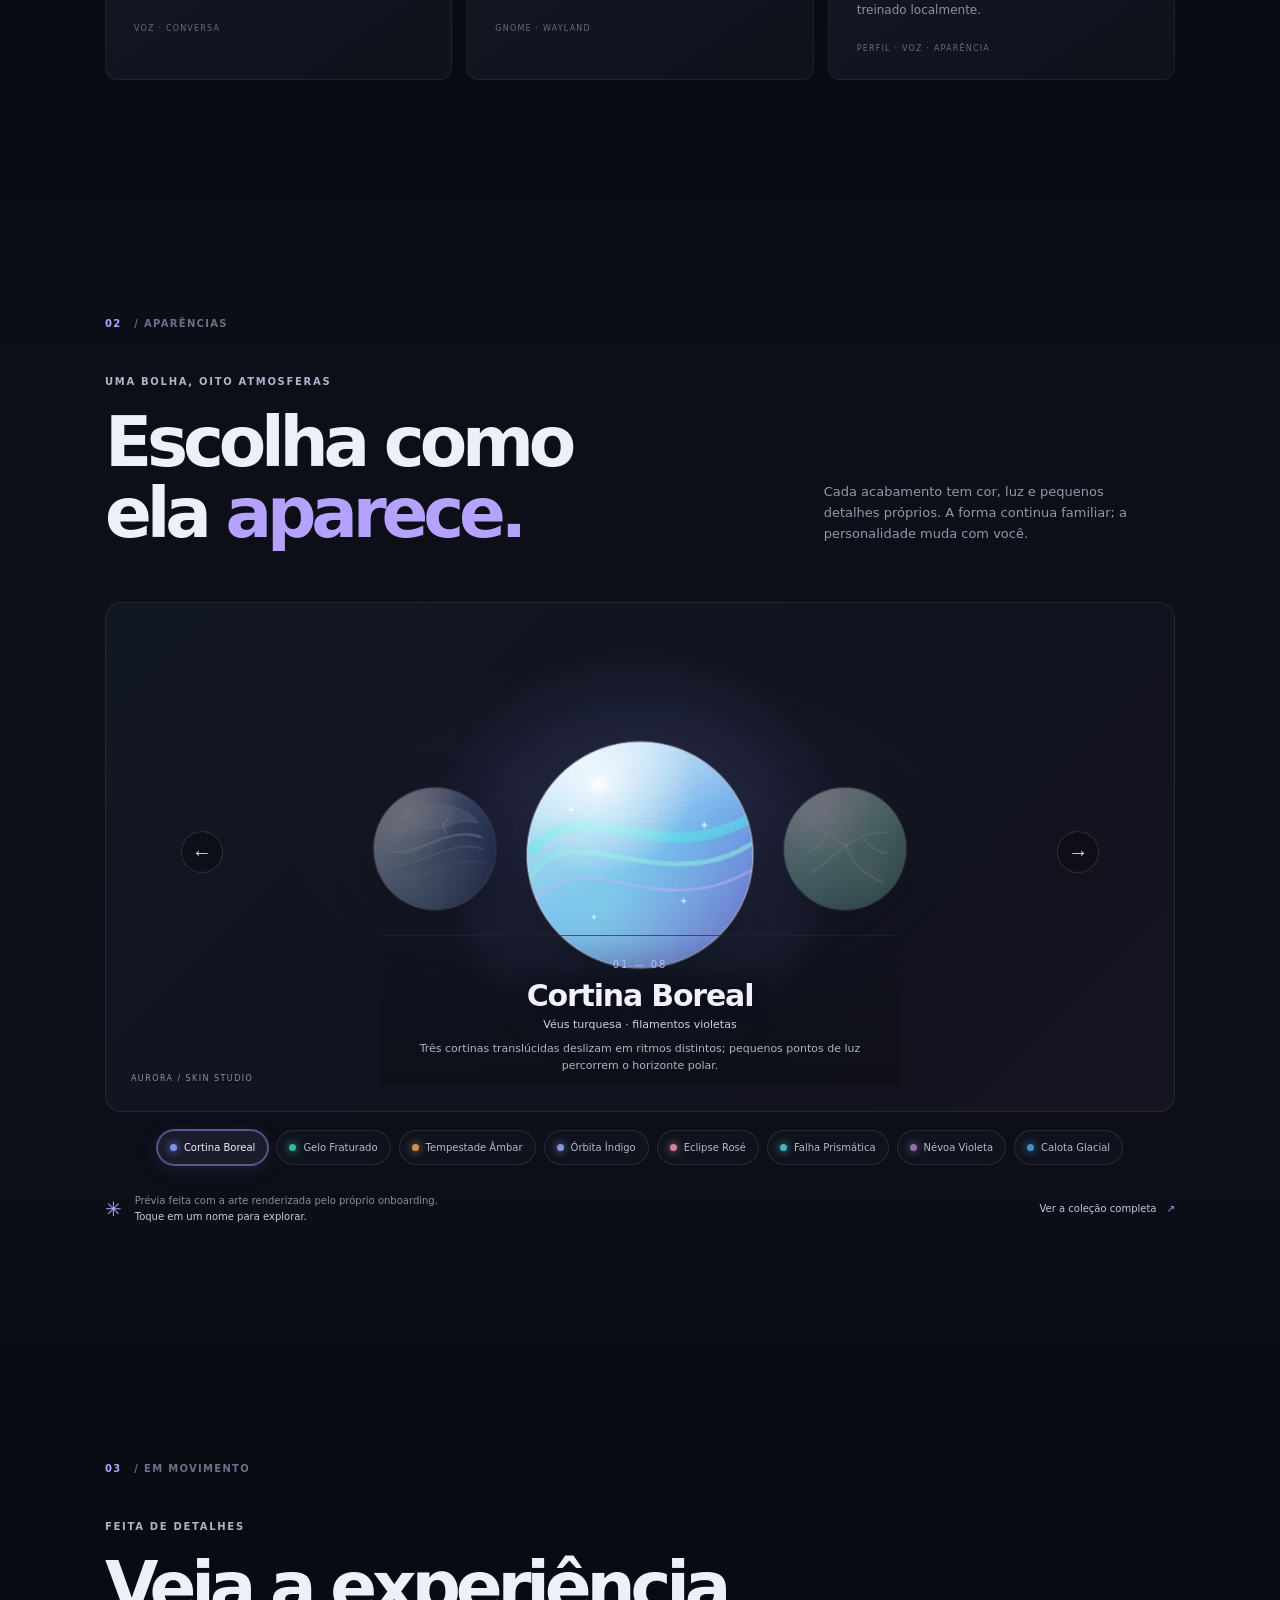
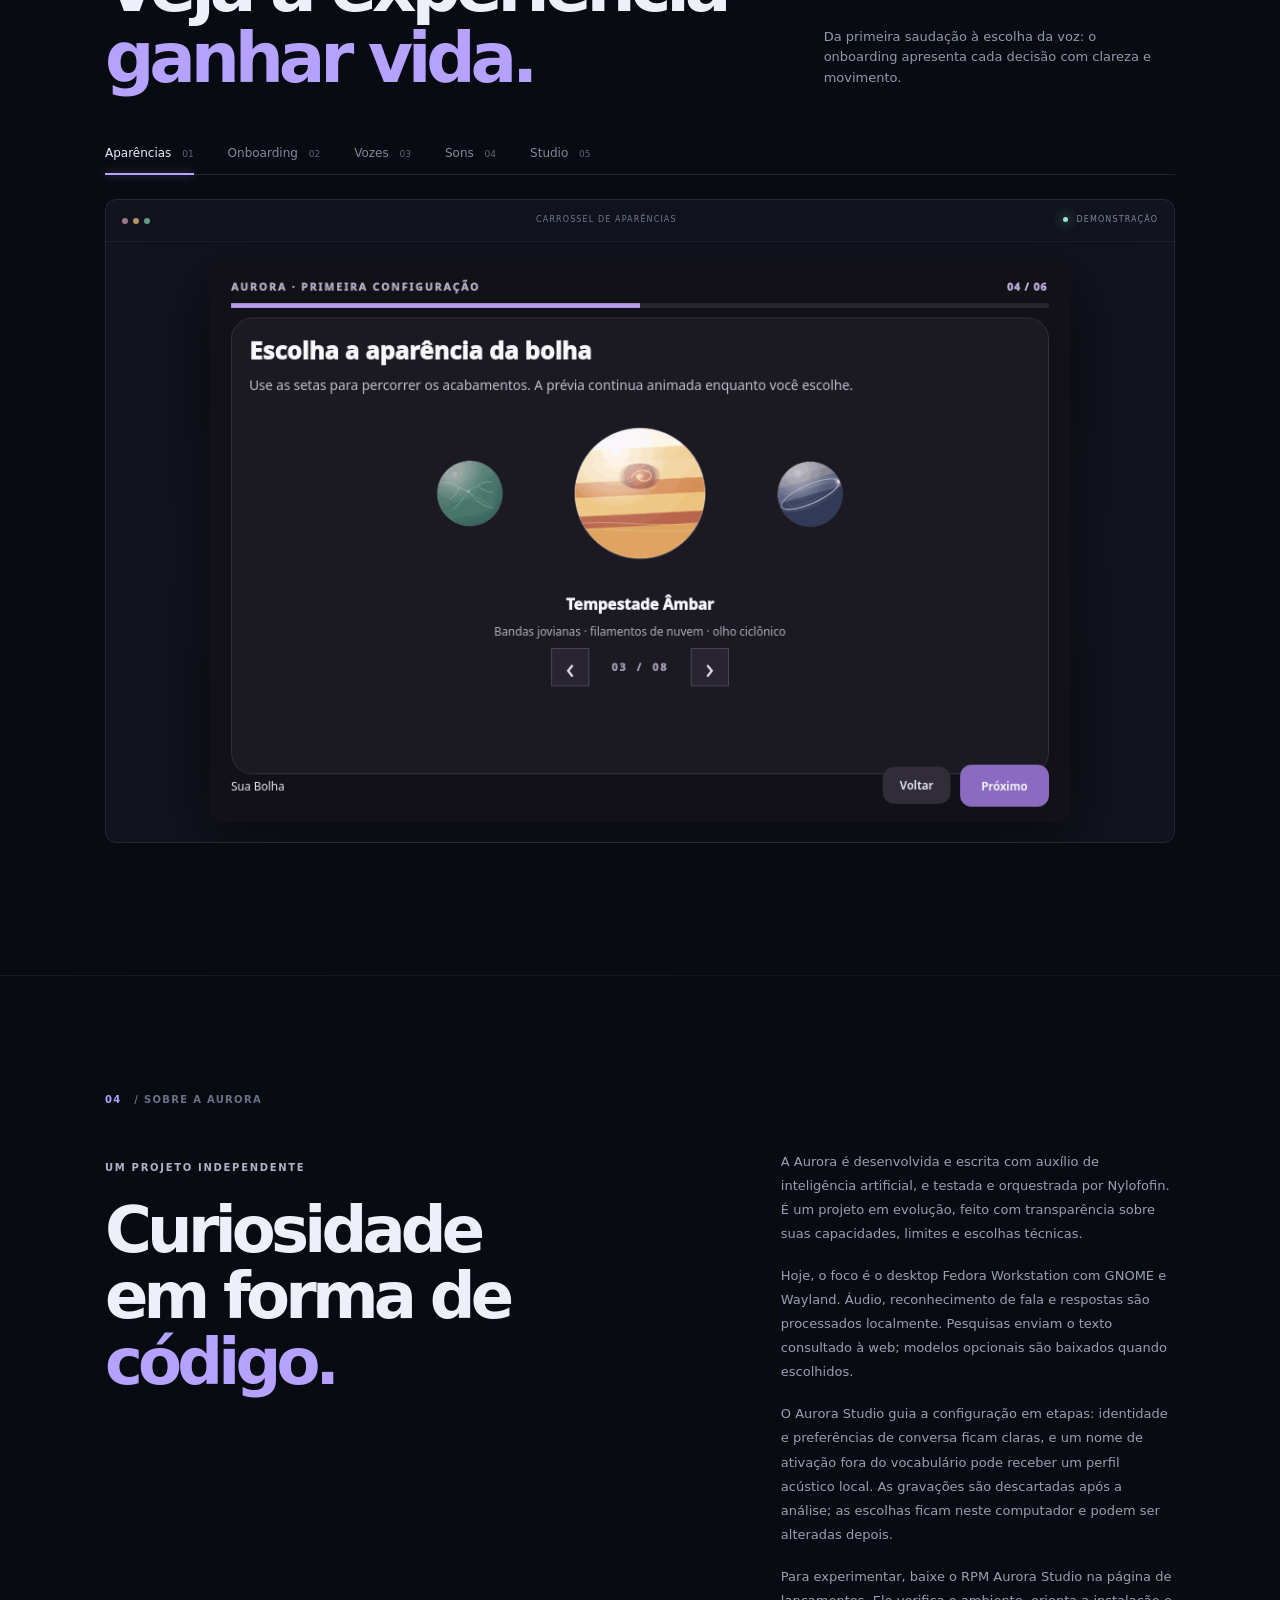
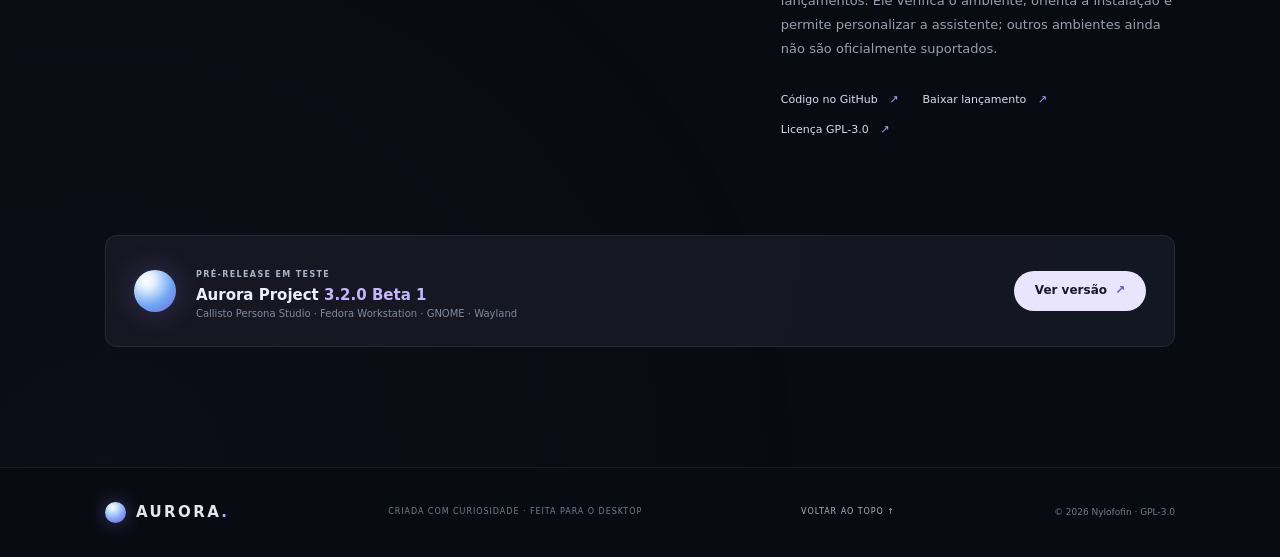
==== commit 8105c9af: "fix(voice): refine onboarding, wake names, speech and search" ====
--- a/docs/index.html
+++ b/docs/index.html
@@ -54,7 +54,7 @@
         <div class="feature-row">
           <article class="feature-card reveal"><span class="feature-number">01</span><div class="feature-icon icon-voice">⌁</div><h3>Fale naturalmente</h3><p>Chame a Aurora por voz e continue a conversa sem precisar repetir o ritual a cada frase.</p><span class="feature-foot">VOZ · CONVERSA</span></article>
           <article class="feature-card reveal"><span class="feature-number">02</span><div class="feature-icon icon-local">◉</div><h3>Presente no desktop</h3><p>Uma bolha flutuante acompanha sua rotina com estados visuais que mostram quando está ouvindo ou trabalhando.</p><span class="feature-foot">GNOME · WAYLAND</span></article>
-          <article class="feature-card reveal"><span class="feature-number">03</span><div class="feature-icon icon-custom">✳</div><h3>Do seu jeito</h3><p>Escolha aparência, voz e sons. Suas preferências ficam no computador e acompanham sua instalação.</p><span class="feature-foot">PERSONALIZAÇÃO</span></article>
+          <article class="feature-card reveal"><span class="feature-number">03</span><div class="feature-icon icon-custom">✳</div><h3>Feita para você</h3><p>Defina como ela chama você, o nome de ativação, o jeito de conversar, a aparência, a voz e os sons. O nome personalizado pode ser treinado localmente.</p><span class="feature-foot">PERFIL · VOZ · APARÊNCIA</span></article>
         </div>
       </section>
 
@@ -84,7 +84,7 @@
 
       <section class="about section-wrap" id="sobre">
         <div class="section-index reveal">04 <span>/ SOBRE A AURORA</span></div>
-        <div class="about-grid"><div class="about-title reveal"><p class="eyebrow">UM PROJETO INDEPENDENTE</p><h2>Curiosidade<br>em forma de <em>código.</em></h2></div><div class="about-copy reveal"><p>A Aurora é desenvolvida e escrita com auxílio de inteligência artificial, e testada e orquestrada por Nylofofin. É um projeto em evolução, feito com transparência sobre suas capacidades, limites e escolhas técnicas.</p><p>Hoje, o foco é o desktop Fedora Workstation com GNOME e Wayland. Áudio, reconhecimento de fala e respostas são processados localmente. Pesquisas enviam o texto consultado à web; modelos opcionais são baixados quando escolhidos.</p><p>Para experimentar, baixe o RPM Aurora Studio na página de lançamentos. Ele verifica o ambiente, orienta a instalação e permite personalizar a assistente; outros ambientes ainda não são oficialmente suportados.</p><div class="about-links"><a href="https://github.com/Nylofofin/Aurora">Código no GitHub <span>↗</span></a><a href="https://github.com/Nylofofin/Aurora/releases/tag/v3.2.0-beta.1">Baixar lançamento <span>↗</span></a><a href="https://github.com/Nylofofin/Aurora/blob/master/LICENSE">Licença GPL-3.0 <span>↗</span></a></div></div></div>
+        <div class="about-grid"><div class="about-title reveal"><p class="eyebrow">UM PROJETO INDEPENDENTE</p><h2>Curiosidade<br>em forma de <em>código.</em></h2></div><div class="about-copy reveal"><p>A Aurora é desenvolvida e escrita com auxílio de inteligência artificial, e testada e orquestrada por Nylofofin. É um projeto em evolução, feito com transparência sobre suas capacidades, limites e escolhas técnicas.</p><p>Hoje, o foco é o desktop Fedora Workstation com GNOME e Wayland. Áudio, reconhecimento de fala e respostas são processados localmente. Pesquisas enviam o texto consultado à web; modelos opcionais são baixados quando escolhidos.</p><p>O Aurora Studio guia a configuração em etapas: identidade e preferências de conversa ficam claras, e um nome de ativação fora do vocabulário pode receber um perfil acústico local. As gravações são descartadas após a análise; as escolhas ficam neste computador e podem ser alteradas depois.</p><p>Para experimentar, baixe o RPM Aurora Studio na página de lançamentos. Ele verifica o ambiente, orienta a instalação e permite personalizar a assistente; outros ambientes ainda não são oficialmente suportados.</p><div class="about-links"><a href="https://github.com/Nylofofin/Aurora">Código no GitHub <span>↗</span></a><a href="https://github.com/Nylofofin/Aurora/releases/tag/v3.2.0-beta.1">Baixar lançamento <span>↗</span></a><a href="https://github.com/Nylofofin/Aurora/blob/master/LICENSE">Licença GPL-3.0 <span>↗</span></a></div></div></div>
         <div class="release-strip reveal"><div class="release-orb"></div><div><span class="eyebrow">PRÉ-RELEASE EM TESTE</span><h3>Aurora Project <b>3.2.0 Beta 1</b></h3><p>Callisto Persona Studio · Fedora Workstation · GNOME · Wayland</p></div><a class="button button-light" href="https://github.com/Nylofofin/Aurora/releases/tag/v3.2.0-beta.1">Ver versão <span>↗</span></a></div>
       </section>
     </main>
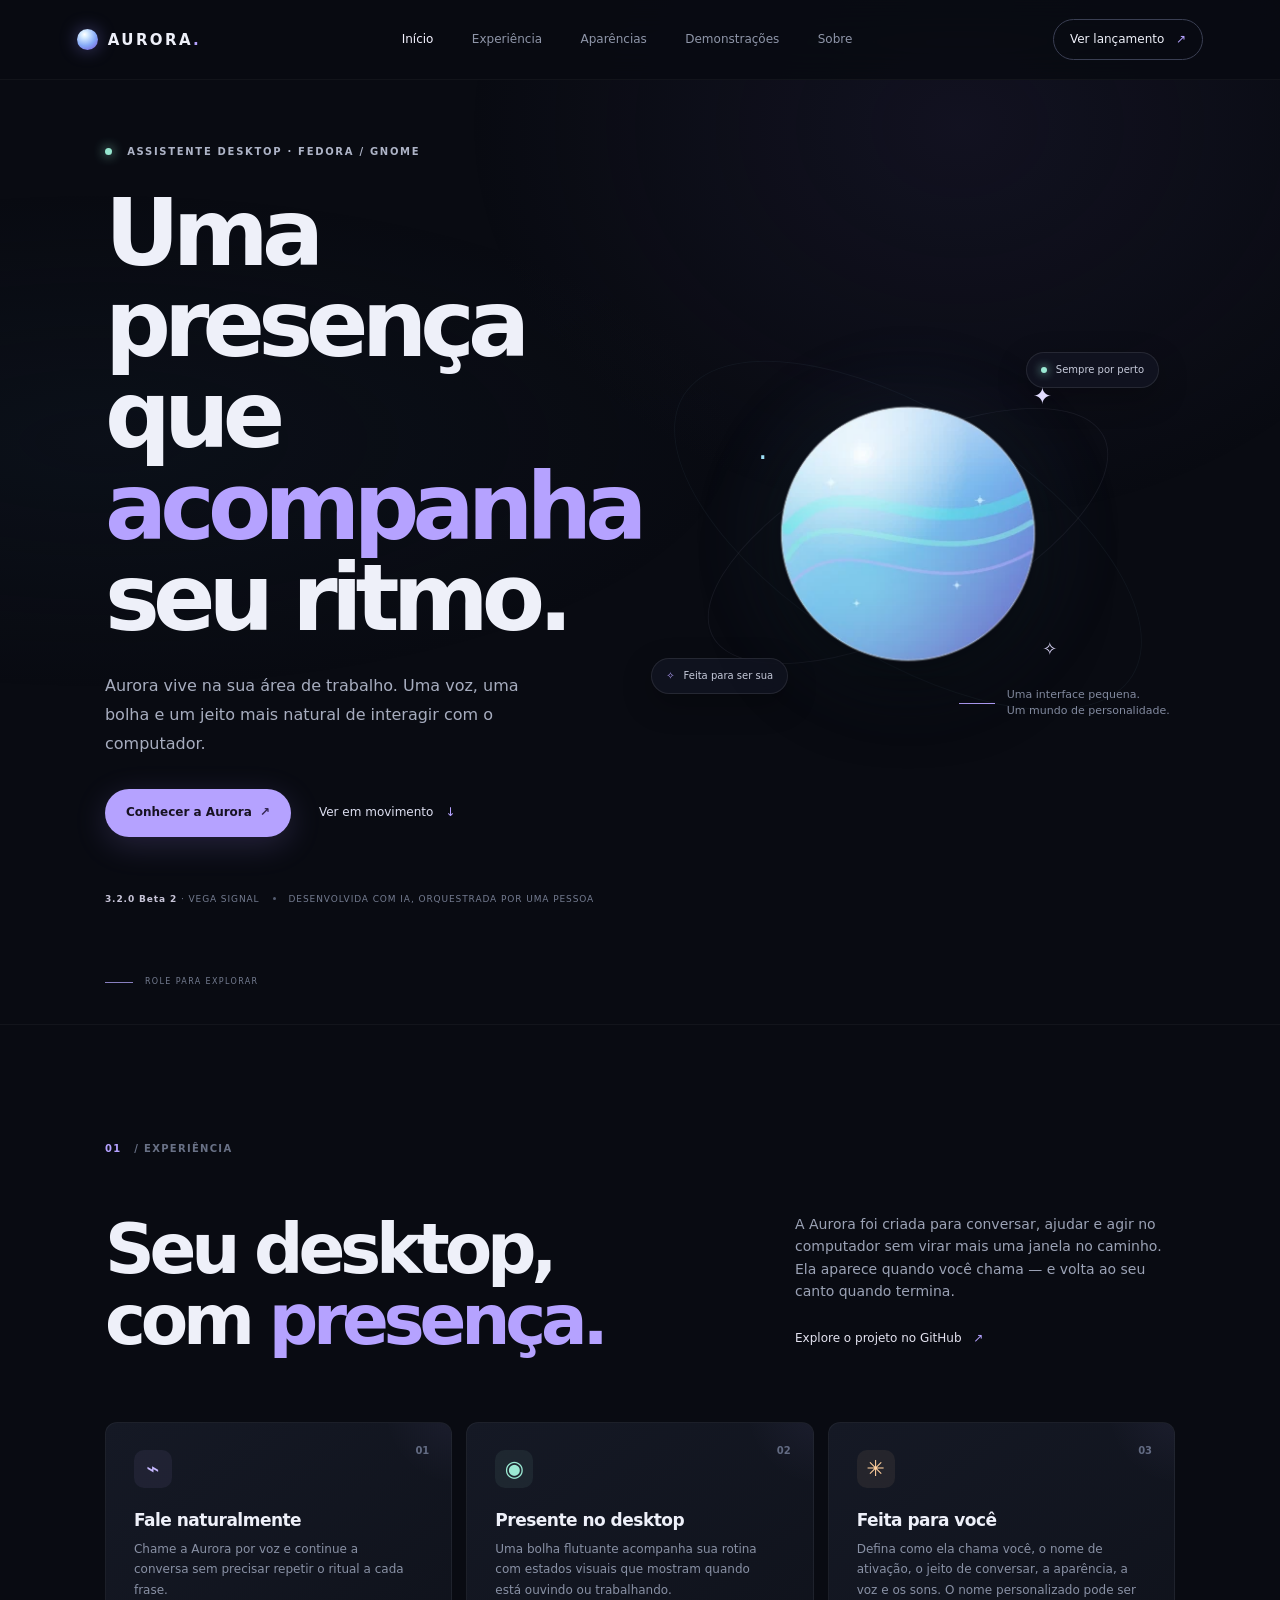
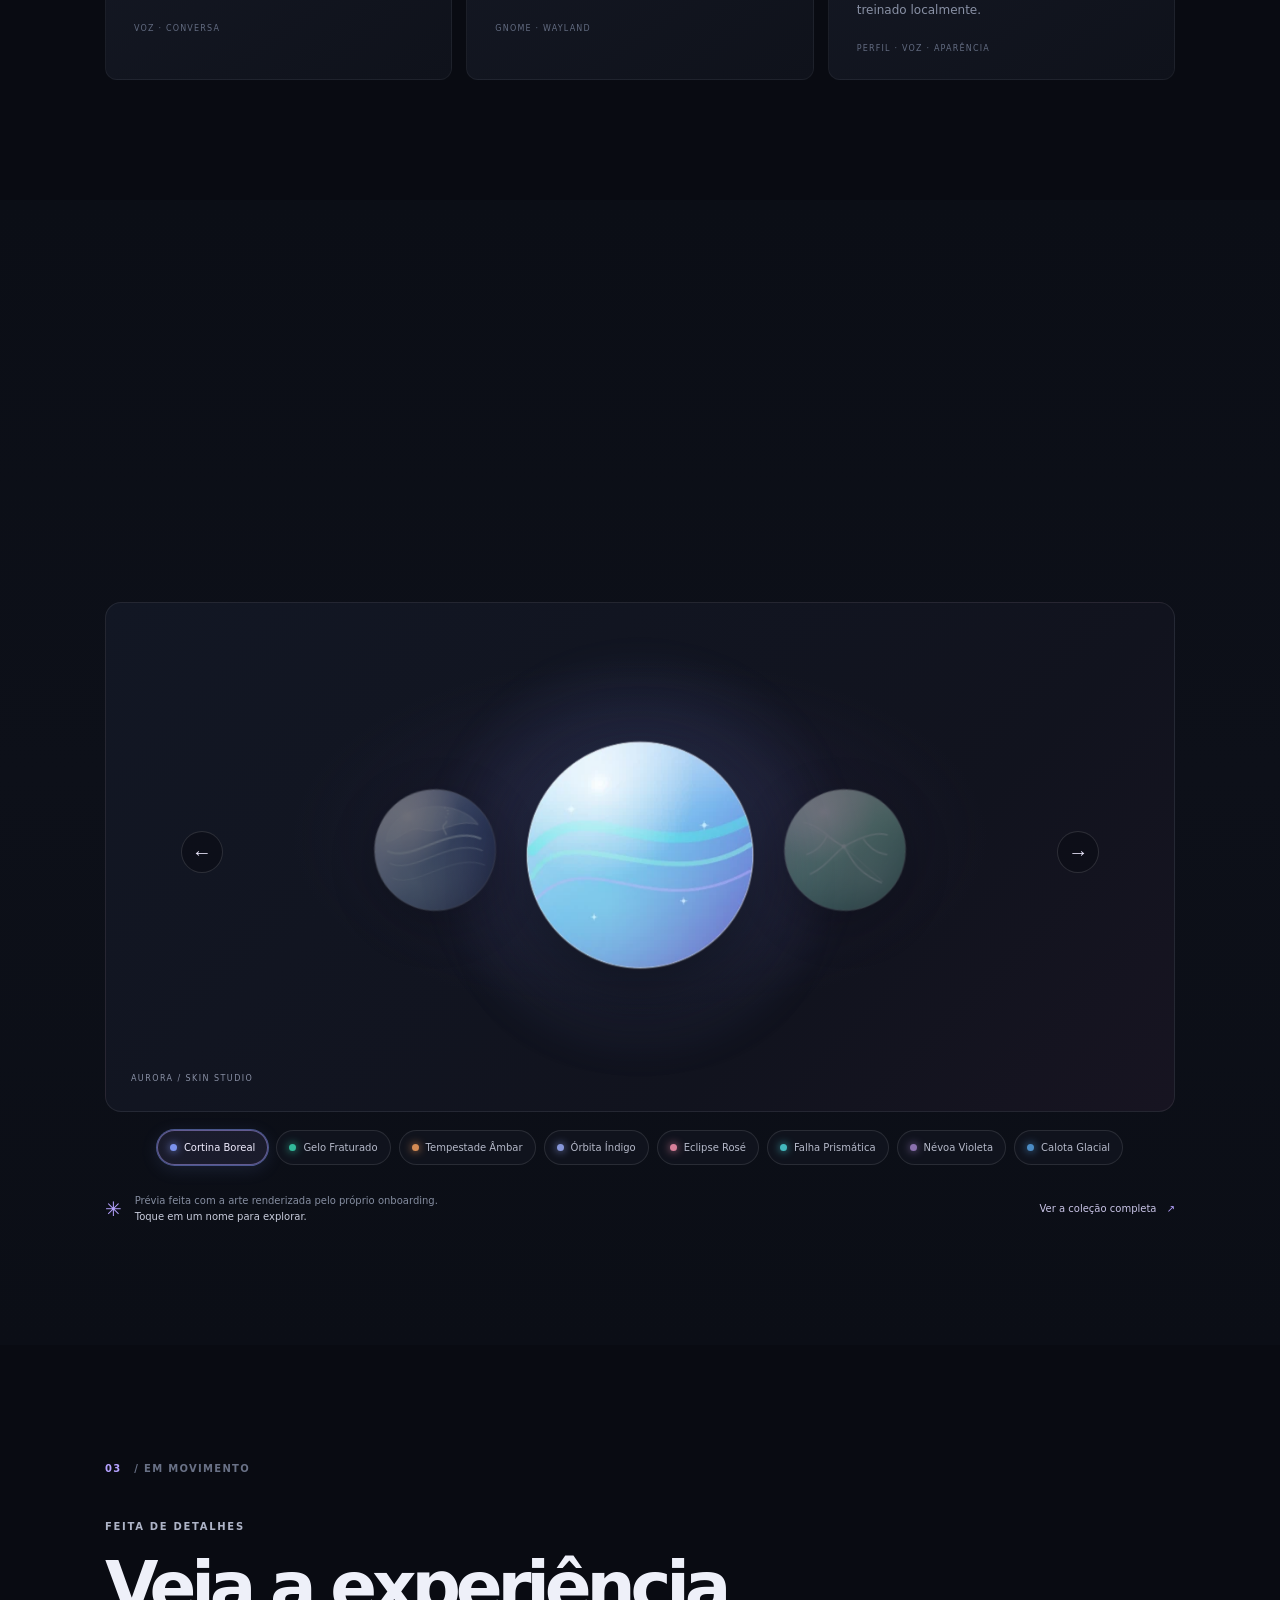
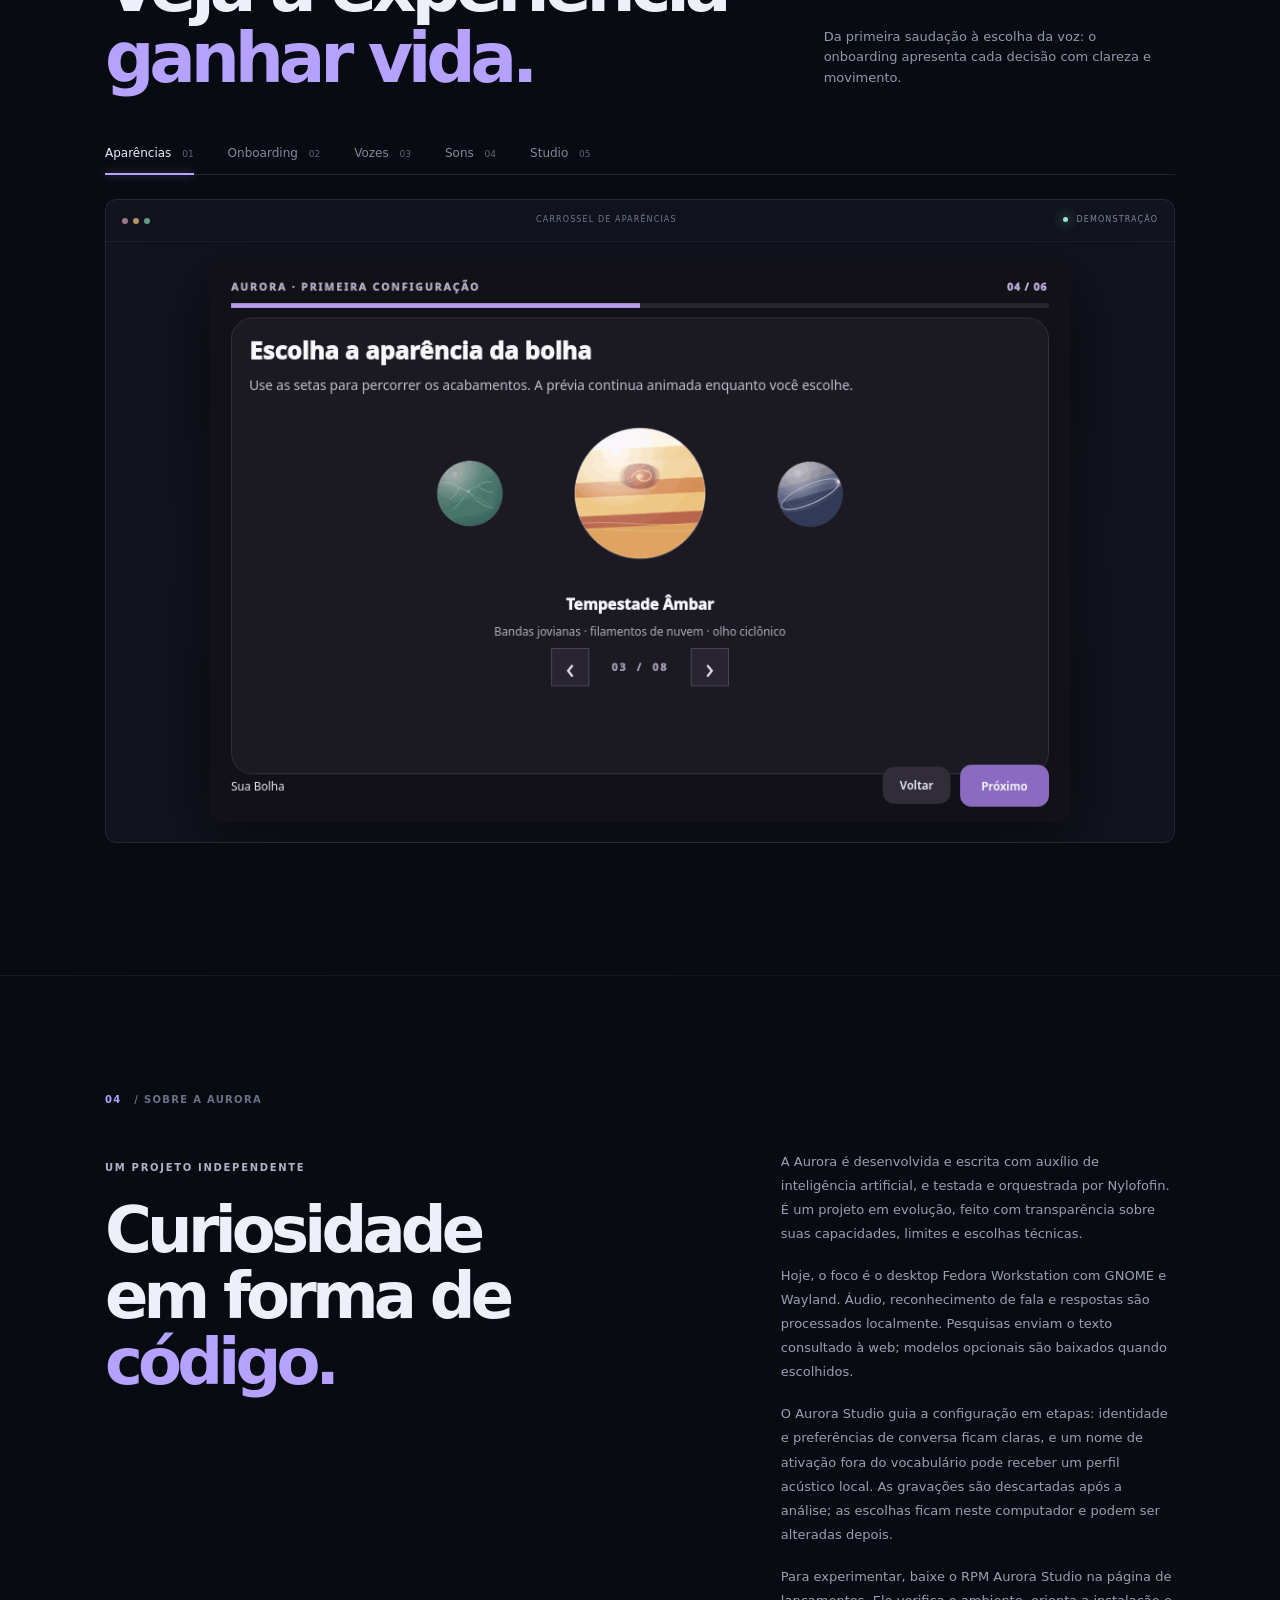
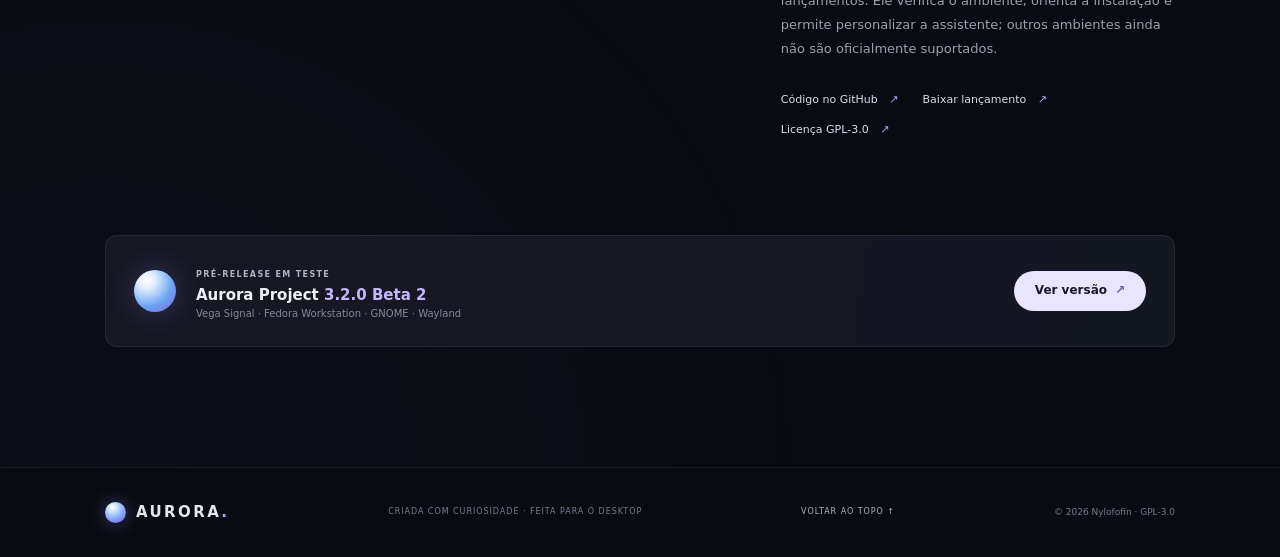
==== commit 89c57f30: "release: prepare Aurora 3.2.0 beta 2 Vega Signal" ====
--- a/docs/index.html
+++ b/docs/index.html
@@ -22,7 +22,7 @@
         <a class="nav-link" href="#demonstracoes">Demonstrações</a>
         <a class="nav-link" href="#sobre">Sobre</a>
       </nav>
-      <a class="top-cta" href="https://github.com/Nylofofin/Aurora/releases/tag/v3.2.0-beta.1">Ver lançamento <span aria-hidden="true">↗</span></a>
+      <a class="top-cta" href="https://github.com/Nylofofin/Aurora/releases/tag/v3.2.0-beta.2">Ver lançamento <span aria-hidden="true">↗</span></a>
       <button class="menu-toggle" aria-label="Abrir navegação" aria-expanded="false"><span></span><span></span></button>
     </header>
 
@@ -32,8 +32,8 @@
           <div class="eyebrow"><span class="live-dot"></span> ASSISTENTE DESKTOP · FEDORA / GNOME</div>
           <h1>Uma presença<br>que <em>acompanha</em><br>seu ritmo.</h1>
           <p class="hero-lede">Aurora vive na sua área de trabalho. Uma voz, uma bolha e um jeito mais natural de interagir com o computador.</p>
-          <div class="hero-actions"><a class="button button-primary" href="https://github.com/Nylofofin/Aurora/releases/tag/v3.2.0-beta.1">Conhecer a Aurora <span>↗</span></a><a class="text-link" href="#demonstracoes">Ver em movimento <span>↓</span></a></div>
-          <div class="hero-meta"><span><b>3.2.0</b> · CALLISTO PERSONA STUDIO</span><i></i><span>DESENVOLVIDA COM IA, ORQUESTRADA POR UMA PESSOA</span></div>
+          <div class="hero-actions"><a class="button button-primary" href="https://github.com/Nylofofin/Aurora/releases/tag/v3.2.0-beta.2">Conhecer a Aurora <span>↗</span></a><a class="text-link" href="#demonstracoes">Ver em movimento <span>↓</span></a></div>
+          <div class="hero-meta"><span><b>3.2.0 Beta 2</b> · VEGA SIGNAL</span><i></i><span>DESENVOLVIDA COM IA, ORQUESTRADA POR UMA PESSOA</span></div>
         </div>
         <div class="hero-art reveal" aria-label="Prévia animada da bolha Aurora">
           <div class="orbit orbit-one"></div><div class="orbit orbit-two"></div><div class="star star-a">✦</div><div class="star star-b">·</div><div class="star star-c">✧</div>
@@ -84,8 +84,8 @@
 
       <section class="about section-wrap" id="sobre">
         <div class="section-index reveal">04 <span>/ SOBRE A AURORA</span></div>
-        <div class="about-grid"><div class="about-title reveal"><p class="eyebrow">UM PROJETO INDEPENDENTE</p><h2>Curiosidade<br>em forma de <em>código.</em></h2></div><div class="about-copy reveal"><p>A Aurora é desenvolvida e escrita com auxílio de inteligência artificial, e testada e orquestrada por Nylofofin. É um projeto em evolução, feito com transparência sobre suas capacidades, limites e escolhas técnicas.</p><p>Hoje, o foco é o desktop Fedora Workstation com GNOME e Wayland. Áudio, reconhecimento de fala e respostas são processados localmente. Pesquisas enviam o texto consultado à web; modelos opcionais são baixados quando escolhidos.</p><p>O Aurora Studio guia a configuração em etapas: identidade e preferências de conversa ficam claras, e um nome de ativação fora do vocabulário pode receber um perfil acústico local. As gravações são descartadas após a análise; as escolhas ficam neste computador e podem ser alteradas depois.</p><p>Para experimentar, baixe o RPM Aurora Studio na página de lançamentos. Ele verifica o ambiente, orienta a instalação e permite personalizar a assistente; outros ambientes ainda não são oficialmente suportados.</p><div class="about-links"><a href="https://github.com/Nylofofin/Aurora">Código no GitHub <span>↗</span></a><a href="https://github.com/Nylofofin/Aurora/releases/tag/v3.2.0-beta.1">Baixar lançamento <span>↗</span></a><a href="https://github.com/Nylofofin/Aurora/blob/master/LICENSE">Licença GPL-3.0 <span>↗</span></a></div></div></div>
-        <div class="release-strip reveal"><div class="release-orb"></div><div><span class="eyebrow">PRÉ-RELEASE EM TESTE</span><h3>Aurora Project <b>3.2.0 Beta 1</b></h3><p>Callisto Persona Studio · Fedora Workstation · GNOME · Wayland</p></div><a class="button button-light" href="https://github.com/Nylofofin/Aurora/releases/tag/v3.2.0-beta.1">Ver versão <span>↗</span></a></div>
+        <div class="about-grid"><div class="about-title reveal"><p class="eyebrow">UM PROJETO INDEPENDENTE</p><h2>Curiosidade<br>em forma de <em>código.</em></h2></div><div class="about-copy reveal"><p>A Aurora é desenvolvida e escrita com auxílio de inteligência artificial, e testada e orquestrada por Nylofofin. É um projeto em evolução, feito com transparência sobre suas capacidades, limites e escolhas técnicas.</p><p>Hoje, o foco é o desktop Fedora Workstation com GNOME e Wayland. Áudio, reconhecimento de fala e respostas são processados localmente. Pesquisas enviam o texto consultado à web; modelos opcionais são baixados quando escolhidos.</p><p>O Aurora Studio guia a configuração em etapas: identidade e preferências de conversa ficam claras, e um nome de ativação fora do vocabulário pode receber um perfil acústico local. As gravações são descartadas após a análise; as escolhas ficam neste computador e podem ser alteradas depois.</p><p>Para experimentar, baixe o RPM Aurora Studio na página de lançamentos. Ele verifica o ambiente, orienta a instalação e permite personalizar a assistente; outros ambientes ainda não são oficialmente suportados.</p><div class="about-links"><a href="https://github.com/Nylofofin/Aurora">Código no GitHub <span>↗</span></a><a href="https://github.com/Nylofofin/Aurora/releases/tag/v3.2.0-beta.2">Baixar lançamento <span>↗</span></a><a href="https://github.com/Nylofofin/Aurora/blob/master/LICENSE">Licença GPL-3.0 <span>↗</span></a></div></div></div>
+        <div class="release-strip reveal"><div class="release-orb"></div><div><span class="eyebrow">PRÉ-RELEASE EM TESTE</span><h3>Aurora Project <b>3.2.0 Beta 2</b></h3><p>Vega Signal · Fedora Workstation · GNOME · Wayland</p></div><a class="button button-light" href="https://github.com/Nylofofin/Aurora/releases/tag/v3.2.0-beta.2">Ver versão <span>↗</span></a></div>
       </section>
     </main>
     <footer class="footer section-wrap"><a class="wordmark" href="#inicio"><span class="mini-orb"></span>AURORA<span class="wordmark-dot">.</span></a><span>CRIADA COM CURIOSIDADE · FEITA PARA O DESKTOP</span><a href="#inicio" class="back-top">VOLTAR AO TOPO ↑</a><small>© 2026 Nylofofin · GPL-3.0</small></footer>
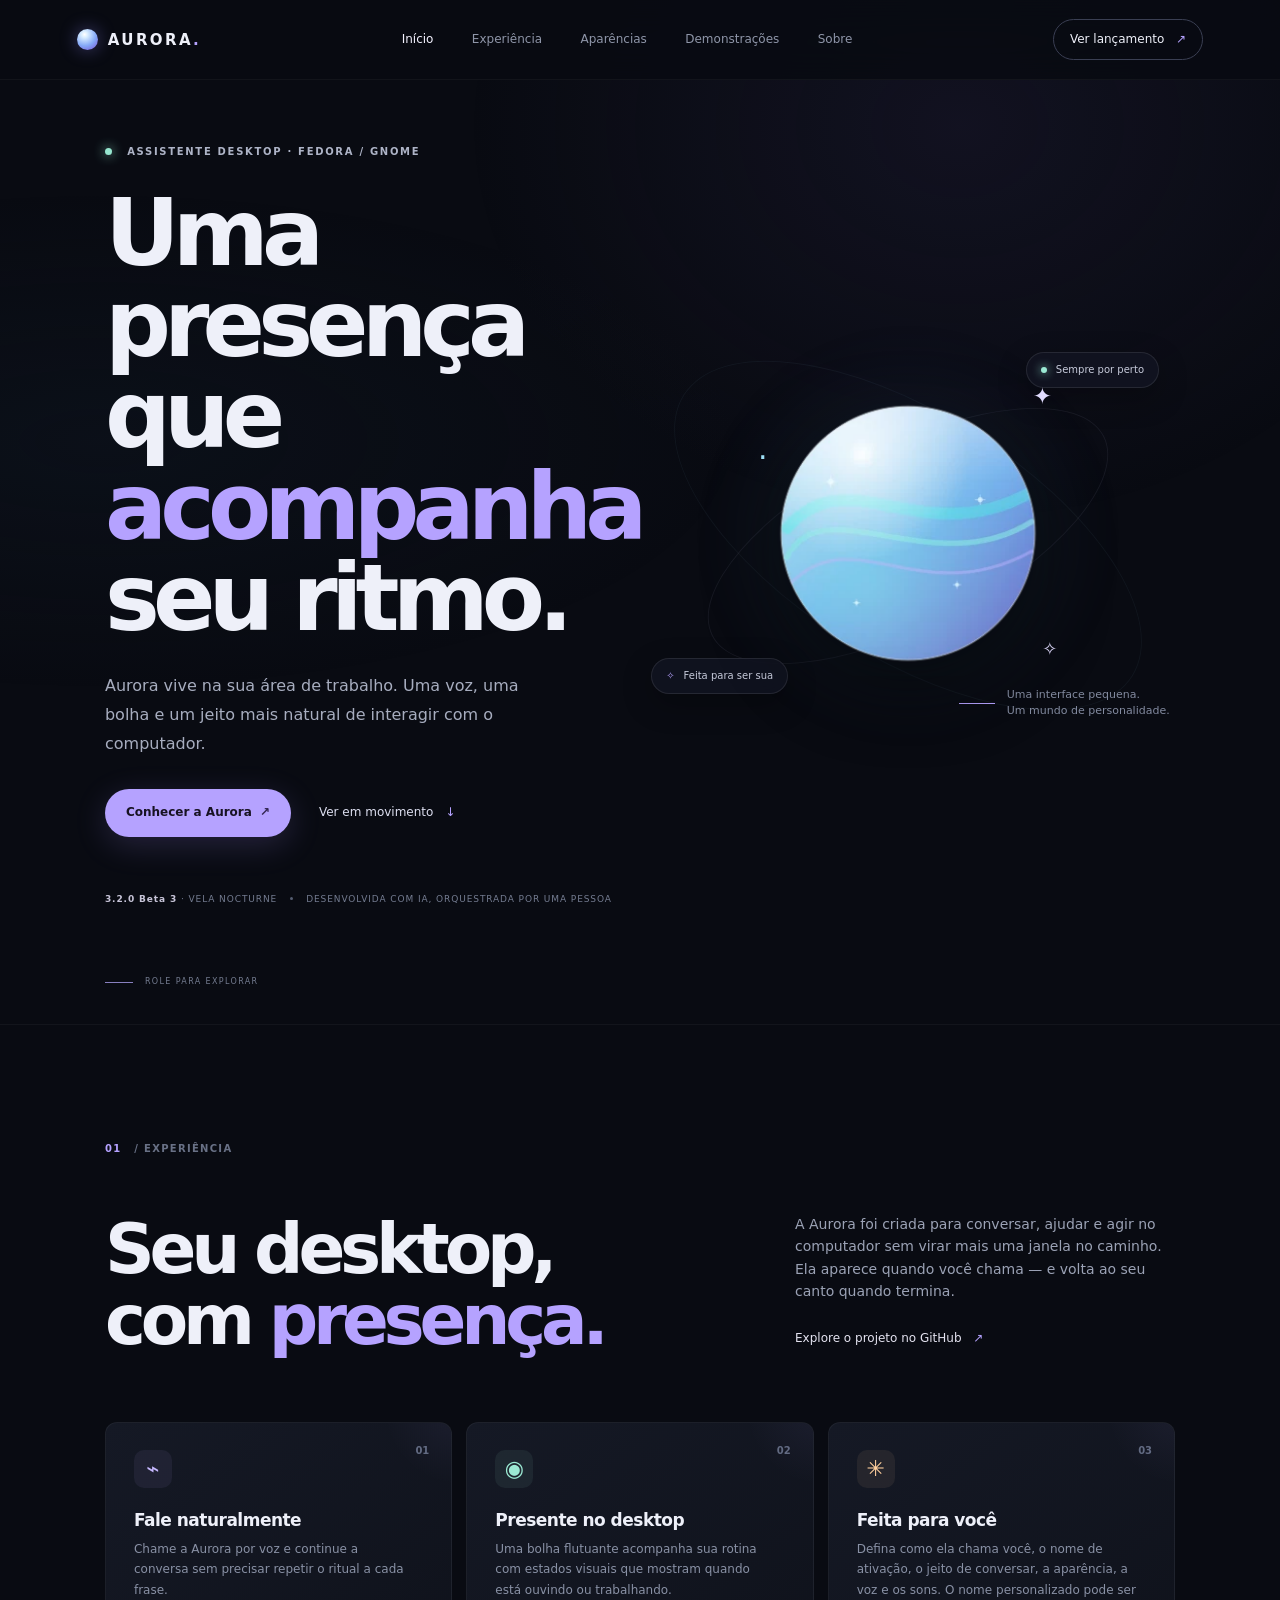
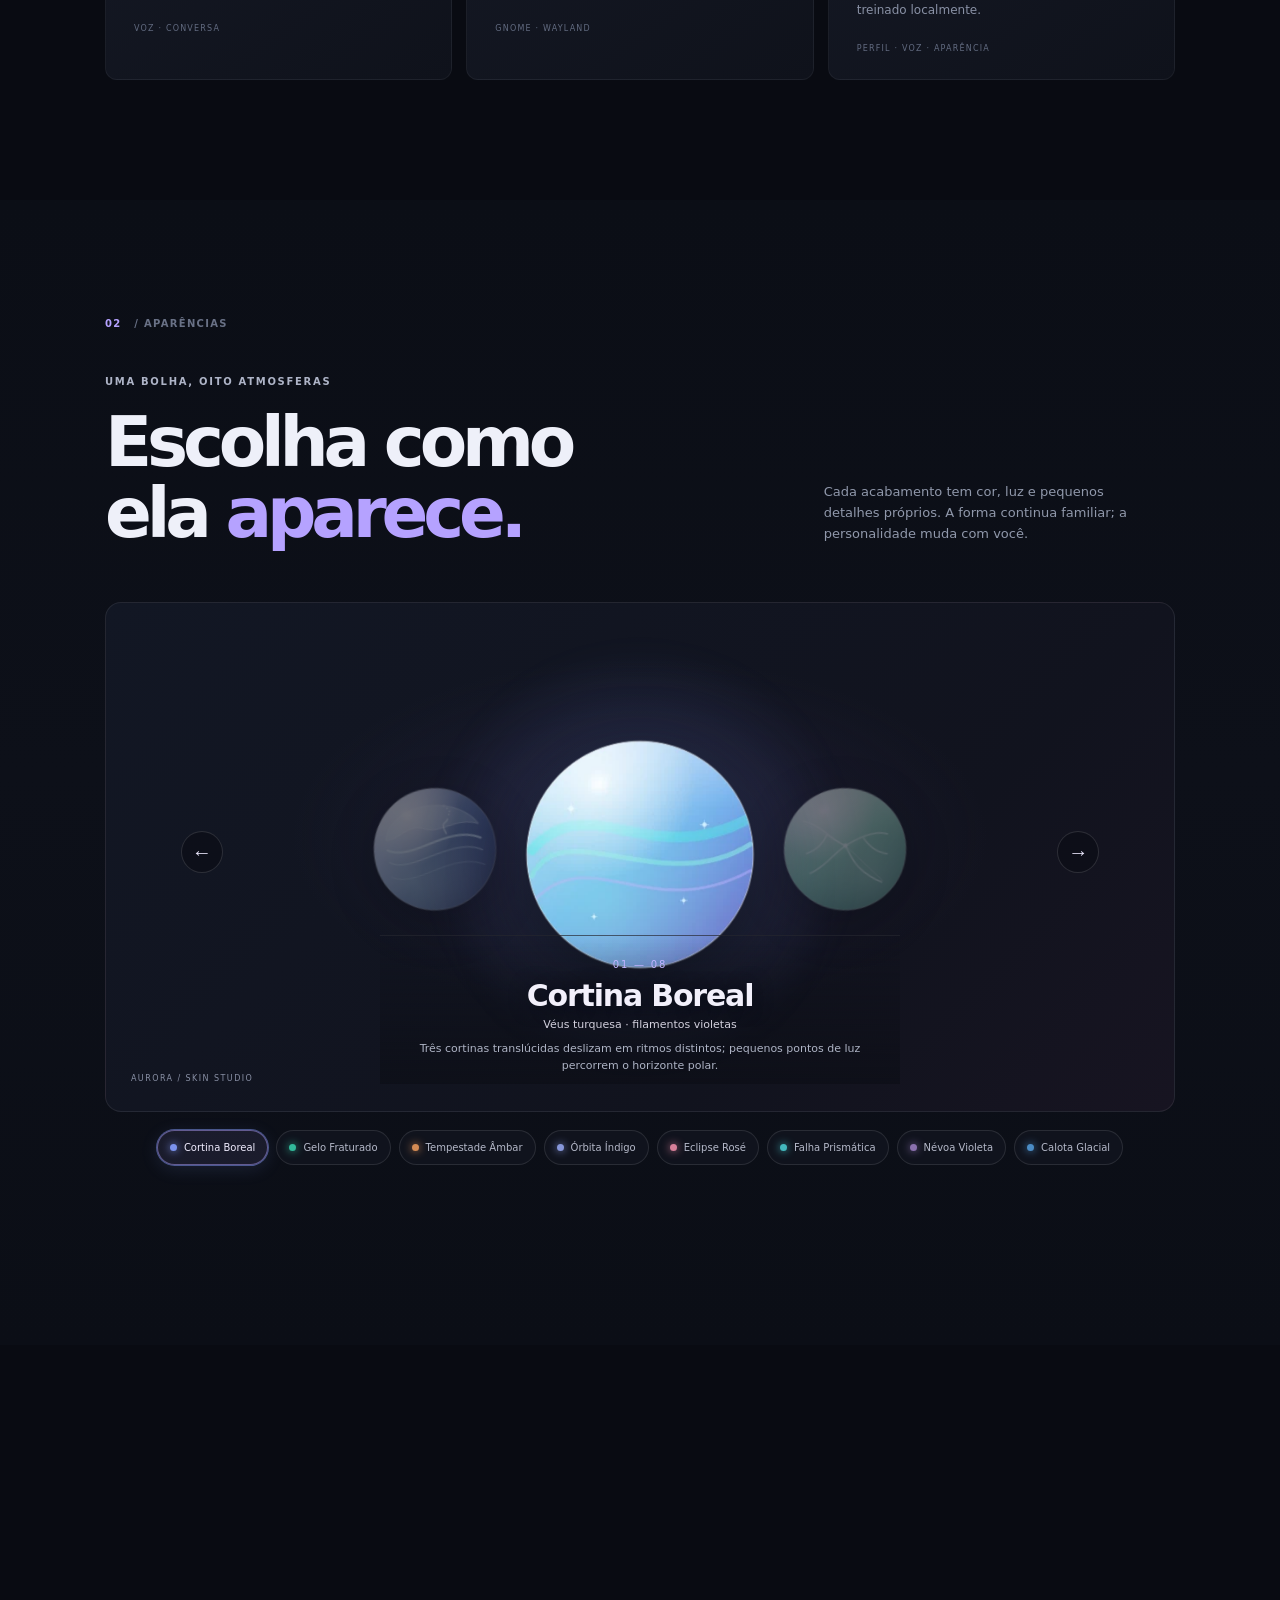
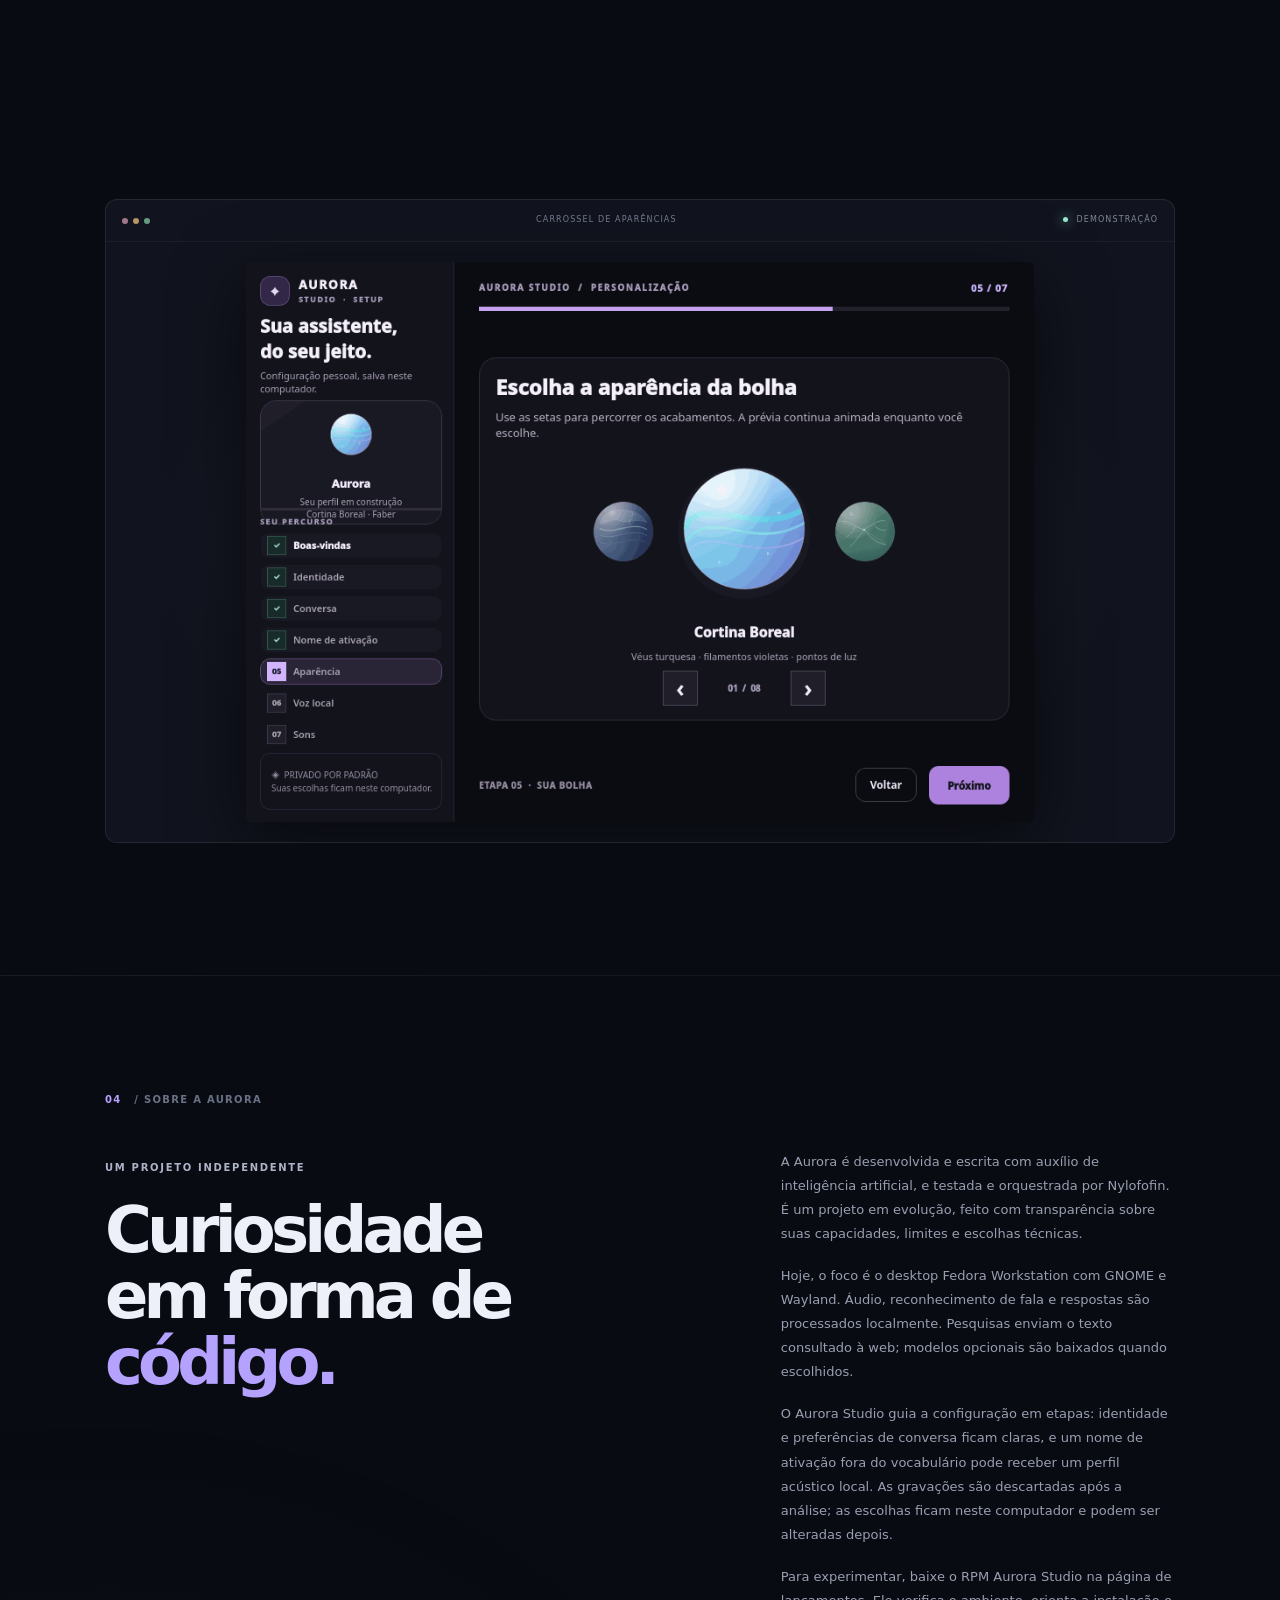
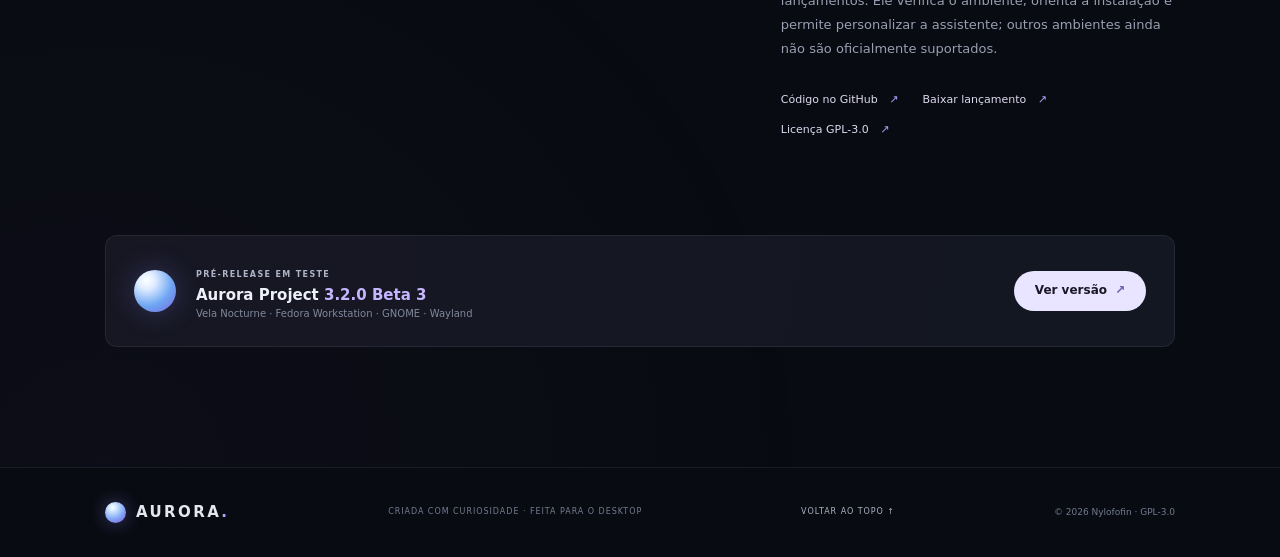
==== commit e937cc5e: "feat(onboarding): redesign Aurora Studio for beta 3" ====
--- a/docs/index.html
+++ b/docs/index.html
@@ -22,7 +22,7 @@
         <a class="nav-link" href="#demonstracoes">Demonstrações</a>
         <a class="nav-link" href="#sobre">Sobre</a>
       </nav>
-      <a class="top-cta" href="https://github.com/Nylofofin/Aurora/releases/tag/v3.2.0-beta.2">Ver lançamento <span aria-hidden="true">↗</span></a>
+      <a class="top-cta" href="https://github.com/Nylofofin/Aurora/releases/tag/v3.2.0-beta.3">Ver lançamento <span aria-hidden="true">↗</span></a>
       <button class="menu-toggle" aria-label="Abrir navegação" aria-expanded="false"><span></span><span></span></button>
     </header>
 
@@ -32,8 +32,8 @@
           <div class="eyebrow"><span class="live-dot"></span> ASSISTENTE DESKTOP · FEDORA / GNOME</div>
           <h1>Uma presença<br>que <em>acompanha</em><br>seu ritmo.</h1>
           <p class="hero-lede">Aurora vive na sua área de trabalho. Uma voz, uma bolha e um jeito mais natural de interagir com o computador.</p>
-          <div class="hero-actions"><a class="button button-primary" href="https://github.com/Nylofofin/Aurora/releases/tag/v3.2.0-beta.2">Conhecer a Aurora <span>↗</span></a><a class="text-link" href="#demonstracoes">Ver em movimento <span>↓</span></a></div>
-          <div class="hero-meta"><span><b>3.2.0 Beta 2</b> · VEGA SIGNAL</span><i></i><span>DESENVOLVIDA COM IA, ORQUESTRADA POR UMA PESSOA</span></div>
+          <div class="hero-actions"><a class="button button-primary" href="https://github.com/Nylofofin/Aurora/releases/tag/v3.2.0-beta.3">Conhecer a Aurora <span>↗</span></a><a class="text-link" href="#demonstracoes">Ver em movimento <span>↓</span></a></div>
+          <div class="hero-meta"><span><b>3.2.0 Beta 3</b> · VELA NOCTURNE</span><i></i><span>DESENVOLVIDA COM IA, ORQUESTRADA POR UMA PESSOA</span></div>
         </div>
         <div class="hero-art reveal" aria-label="Prévia animada da bolha Aurora">
           <div class="orbit orbit-one"></div><div class="orbit orbit-two"></div><div class="star star-a">✦</div><div class="star star-b">·</div><div class="star star-c">✧</div>
@@ -77,15 +77,15 @@
 
       <section class="demos section-wrap" id="demonstracoes">
         <div class="section-index reveal">03 <span>/ EM MOVIMENTO</span></div>
-        <div class="section-heading reveal"><div><p class="eyebrow">FEITA DE DETALHES</p><h2>Veja a experiência<br><em>ganhar vida.</em></h2></div><p class="heading-note">Da primeira saudação à escolha da voz: o onboarding apresenta cada decisão com clareza e movimento.</p></div>
+        <div class="section-heading reveal"><div><p class="eyebrow">FEITA DE DETALHES</p><h2>Veja a experiência<br><em>ganhar vida.</em></h2></div><p class="heading-note">Da primeira saudação à escolha da voz: o onboarding usa tema escuro, cartões organizados e transições laterais suaves.</p></div>
         <div class="demo-tabs reveal" role="tablist" aria-label="Demonstrações"><button class="demo-tab active" role="tab" aria-selected="true" data-demo="skins">Aparências <span>01</span></button><button class="demo-tab" role="tab" aria-selected="false" data-demo="transitions">Onboarding <span>02</span></button><button class="demo-tab" role="tab" aria-selected="false" data-demo="voices">Vozes <span>03</span></button><button class="demo-tab" role="tab" aria-selected="false" data-demo="sounds">Sons <span>04</span></button><button class="demo-tab" role="tab" aria-selected="false" data-demo="studio">Studio <span>05</span></button></div>
         <div class="demo-frame reveal"><div class="demo-frame-bar"><span class="window-dots"><i></i><i></i><i></i></span><span id="demoTitle">CARROSSEL DE APARÊNCIAS</span><span class="demo-live"><i></i> DEMONSTRAÇÃO</span></div><div class="demo-image"><img id="demoImage" src="media/onboarding-skins.gif" alt="Demonstração animada das aparências da Aurora"></div></div>
       </section>
 
       <section class="about section-wrap" id="sobre">
         <div class="section-index reveal">04 <span>/ SOBRE A AURORA</span></div>
-        <div class="about-grid"><div class="about-title reveal"><p class="eyebrow">UM PROJETO INDEPENDENTE</p><h2>Curiosidade<br>em forma de <em>código.</em></h2></div><div class="about-copy reveal"><p>A Aurora é desenvolvida e escrita com auxílio de inteligência artificial, e testada e orquestrada por Nylofofin. É um projeto em evolução, feito com transparência sobre suas capacidades, limites e escolhas técnicas.</p><p>Hoje, o foco é o desktop Fedora Workstation com GNOME e Wayland. Áudio, reconhecimento de fala e respostas são processados localmente. Pesquisas enviam o texto consultado à web; modelos opcionais são baixados quando escolhidos.</p><p>O Aurora Studio guia a configuração em etapas: identidade e preferências de conversa ficam claras, e um nome de ativação fora do vocabulário pode receber um perfil acústico local. As gravações são descartadas após a análise; as escolhas ficam neste computador e podem ser alteradas depois.</p><p>Para experimentar, baixe o RPM Aurora Studio na página de lançamentos. Ele verifica o ambiente, orienta a instalação e permite personalizar a assistente; outros ambientes ainda não são oficialmente suportados.</p><div class="about-links"><a href="https://github.com/Nylofofin/Aurora">Código no GitHub <span>↗</span></a><a href="https://github.com/Nylofofin/Aurora/releases/tag/v3.2.0-beta.2">Baixar lançamento <span>↗</span></a><a href="https://github.com/Nylofofin/Aurora/blob/master/LICENSE">Licença GPL-3.0 <span>↗</span></a></div></div></div>
-        <div class="release-strip reveal"><div class="release-orb"></div><div><span class="eyebrow">PRÉ-RELEASE EM TESTE</span><h3>Aurora Project <b>3.2.0 Beta 2</b></h3><p>Vega Signal · Fedora Workstation · GNOME · Wayland</p></div><a class="button button-light" href="https://github.com/Nylofofin/Aurora/releases/tag/v3.2.0-beta.2">Ver versão <span>↗</span></a></div>
+        <div class="about-grid"><div class="about-title reveal"><p class="eyebrow">UM PROJETO INDEPENDENTE</p><h2>Curiosidade<br>em forma de <em>código.</em></h2></div><div class="about-copy reveal"><p>A Aurora é desenvolvida e escrita com auxílio de inteligência artificial, e testada e orquestrada por Nylofofin. É um projeto em evolução, feito com transparência sobre suas capacidades, limites e escolhas técnicas.</p><p>Hoje, o foco é o desktop Fedora Workstation com GNOME e Wayland. Áudio, reconhecimento de fala e respostas são processados localmente. Pesquisas enviam o texto consultado à web; modelos opcionais são baixados quando escolhidos.</p><p>O Aurora Studio guia a configuração em etapas: identidade e preferências de conversa ficam claras, e um nome de ativação fora do vocabulário pode receber um perfil acústico local. As gravações são descartadas após a análise; as escolhas ficam neste computador e podem ser alteradas depois.</p><p>Para experimentar, baixe o RPM Aurora Studio na página de lançamentos. Ele verifica o ambiente, orienta a instalação e permite personalizar a assistente; outros ambientes ainda não são oficialmente suportados.</p><div class="about-links"><a href="https://github.com/Nylofofin/Aurora">Código no GitHub <span>↗</span></a><a href="https://github.com/Nylofofin/Aurora/releases/tag/v3.2.0-beta.3">Baixar lançamento <span>↗</span></a><a href="https://github.com/Nylofofin/Aurora/blob/master/LICENSE">Licença GPL-3.0 <span>↗</span></a></div></div></div>
+        <div class="release-strip reveal"><div class="release-orb"></div><div><span class="eyebrow">PRÉ-RELEASE EM TESTE</span><h3>Aurora Project <b>3.2.0 Beta 3</b></h3><p>Vela Nocturne · Fedora Workstation · GNOME · Wayland</p></div><a class="button button-light" href="https://github.com/Nylofofin/Aurora/releases/tag/v3.2.0-beta.3">Ver versão <span>↗</span></a></div>
       </section>
     </main>
     <footer class="footer section-wrap"><a class="wordmark" href="#inicio"><span class="mini-orb"></span>AURORA<span class="wordmark-dot">.</span></a><span>CRIADA COM CURIOSIDADE · FEITA PARA O DESKTOP</span><a href="#inicio" class="back-top">VOLTAR AO TOPO ↑</a><small>© 2026 Nylofofin · GPL-3.0</small></footer>
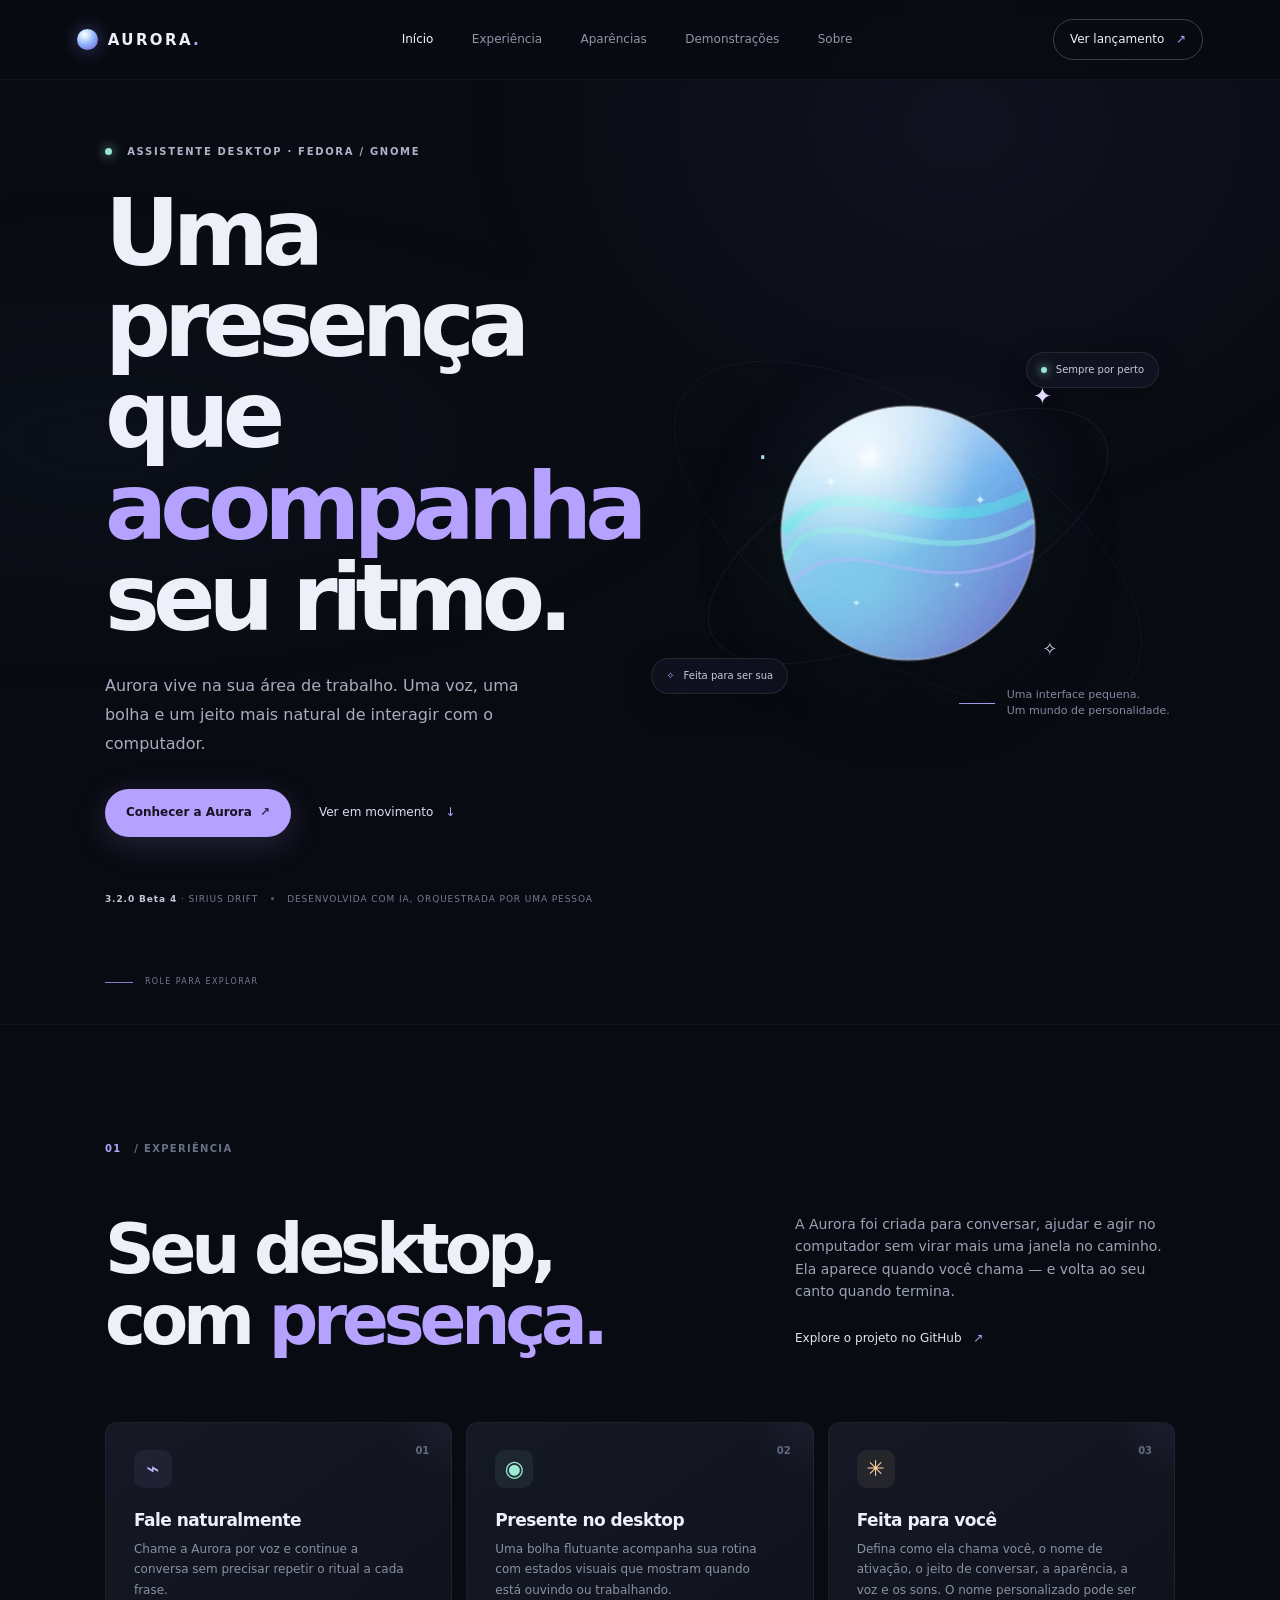
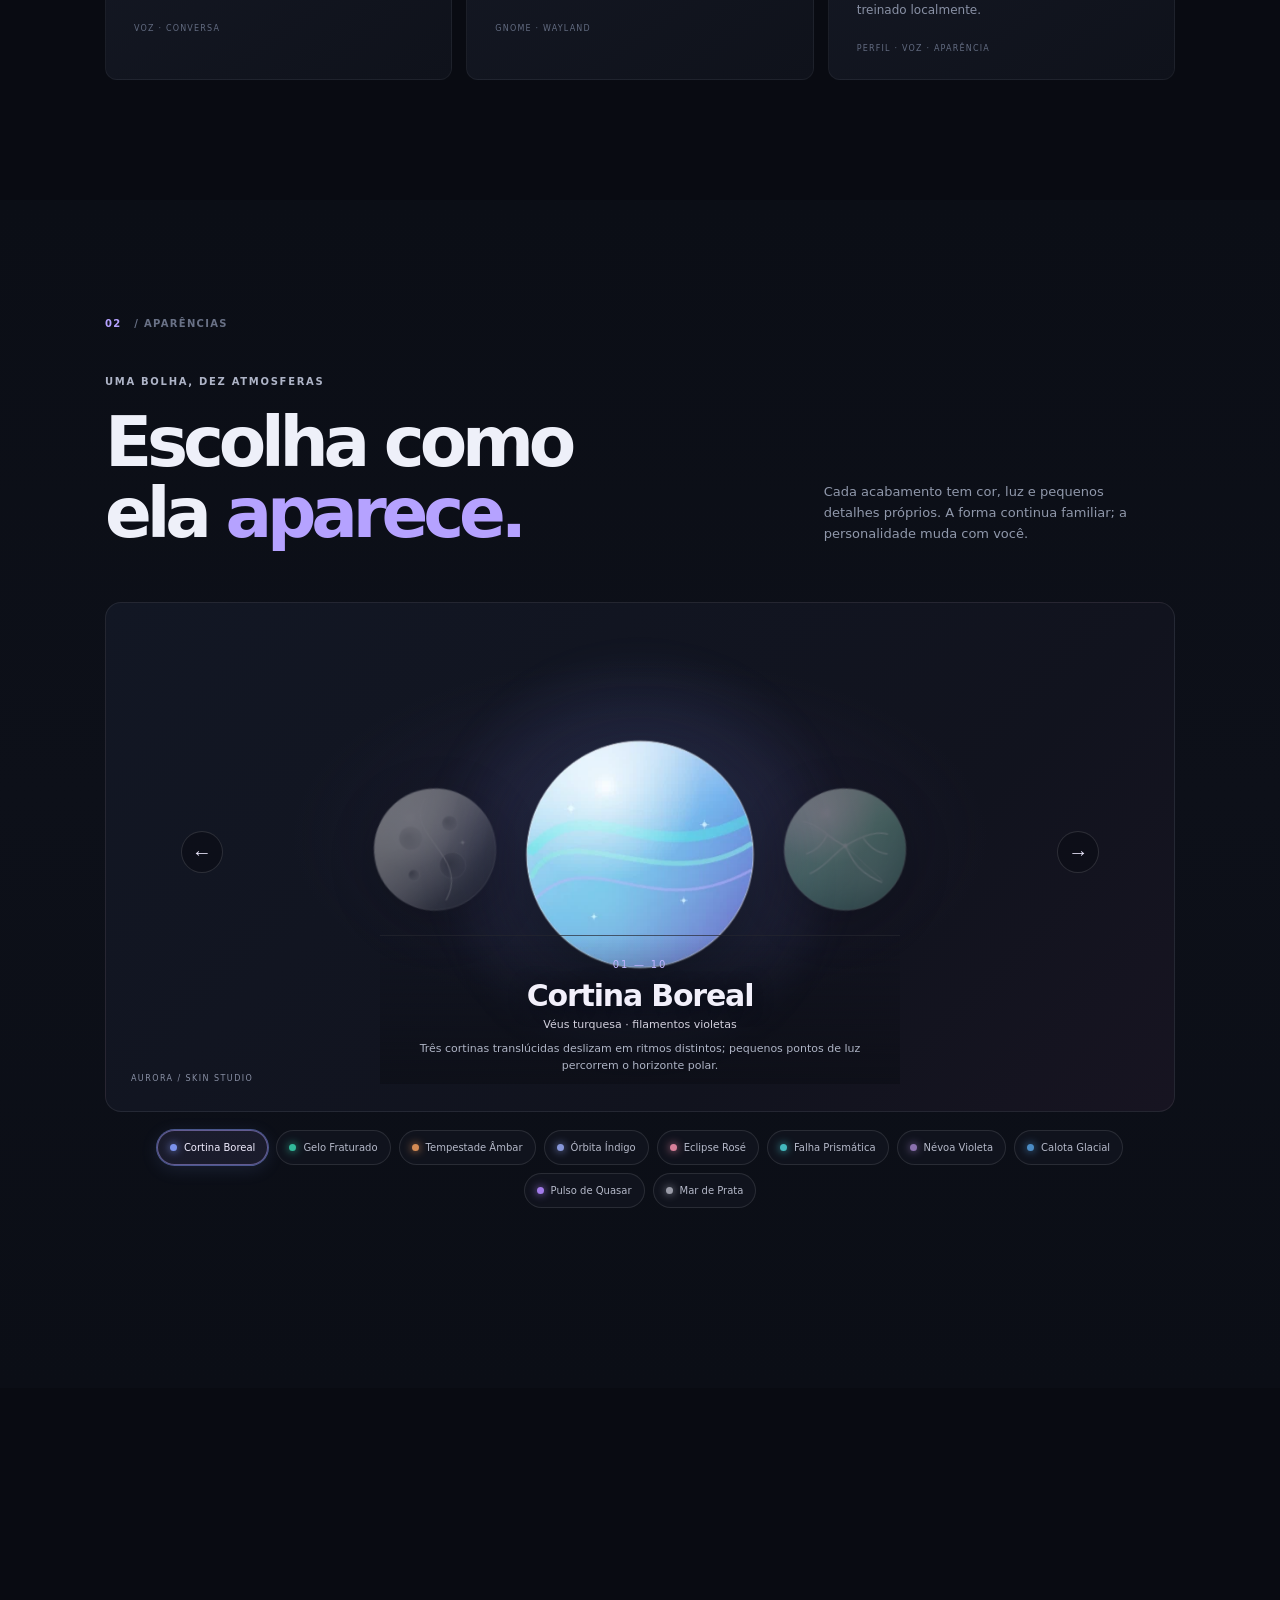
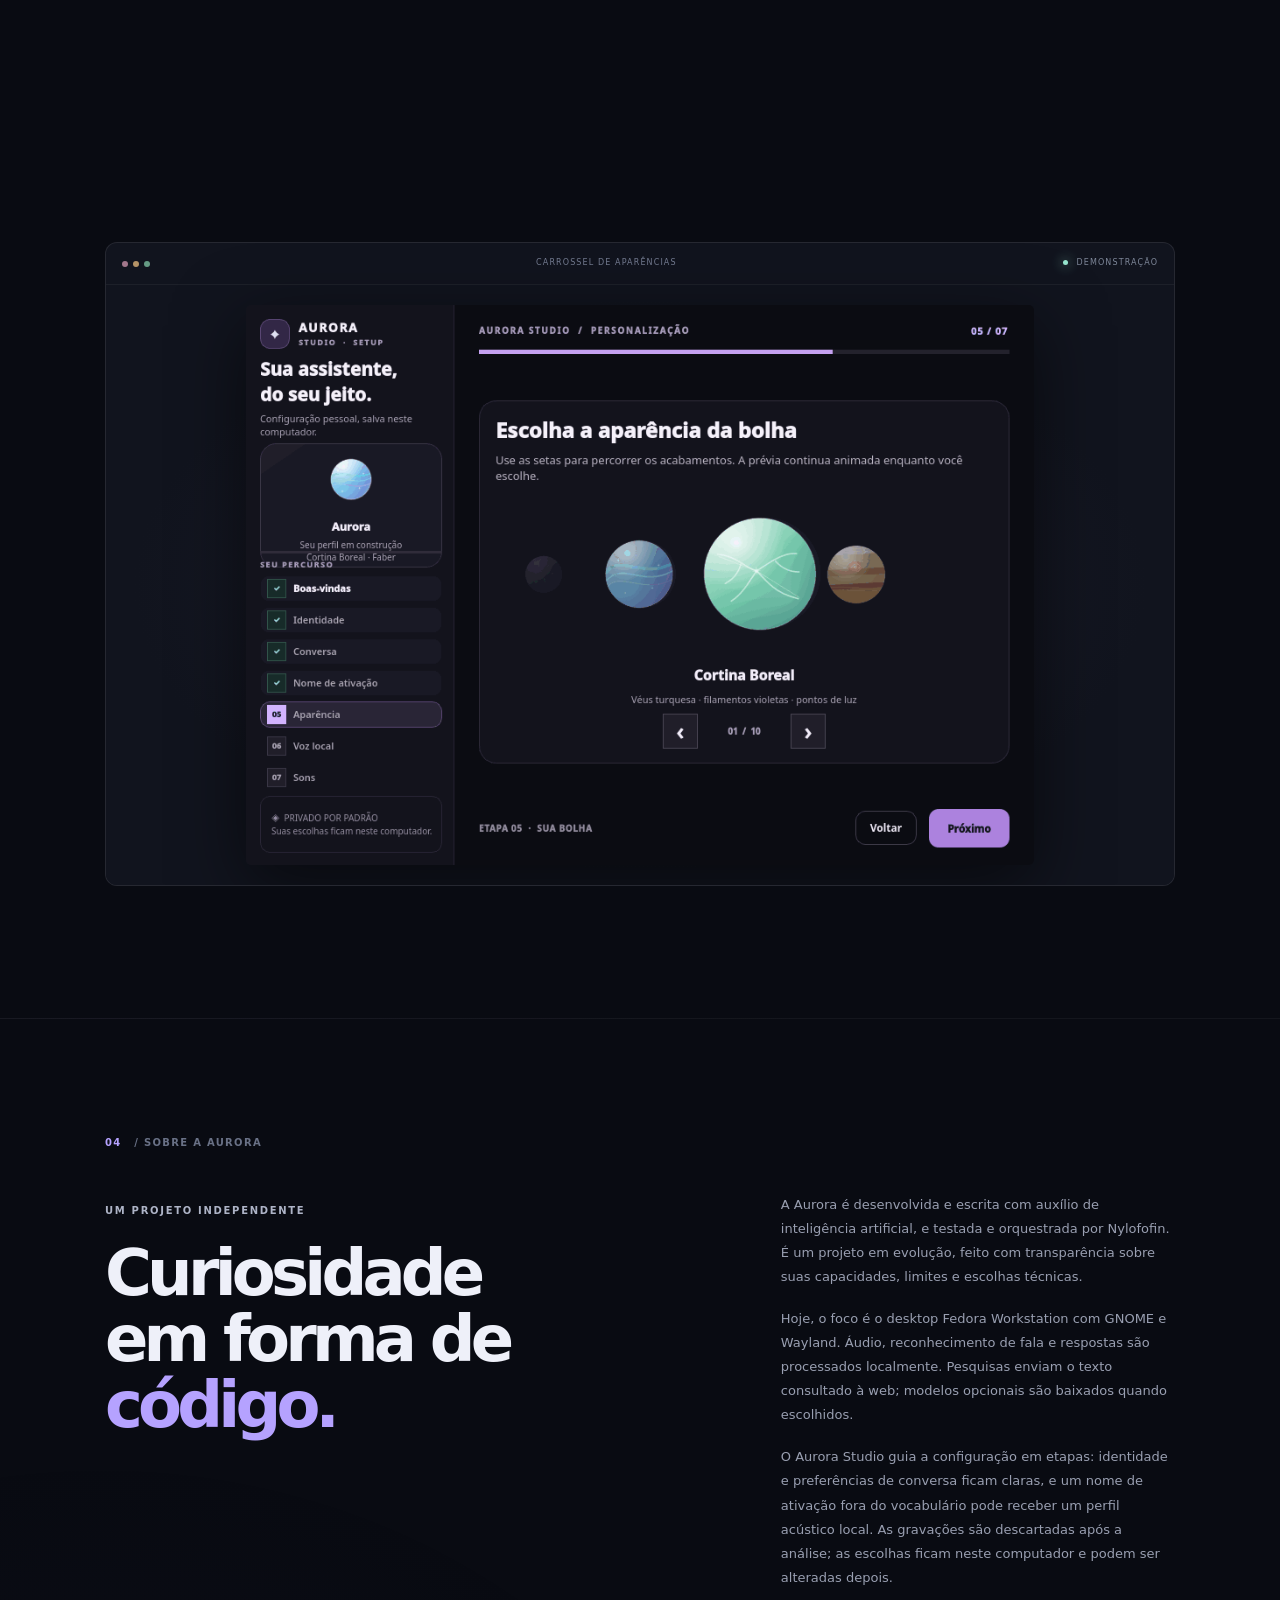
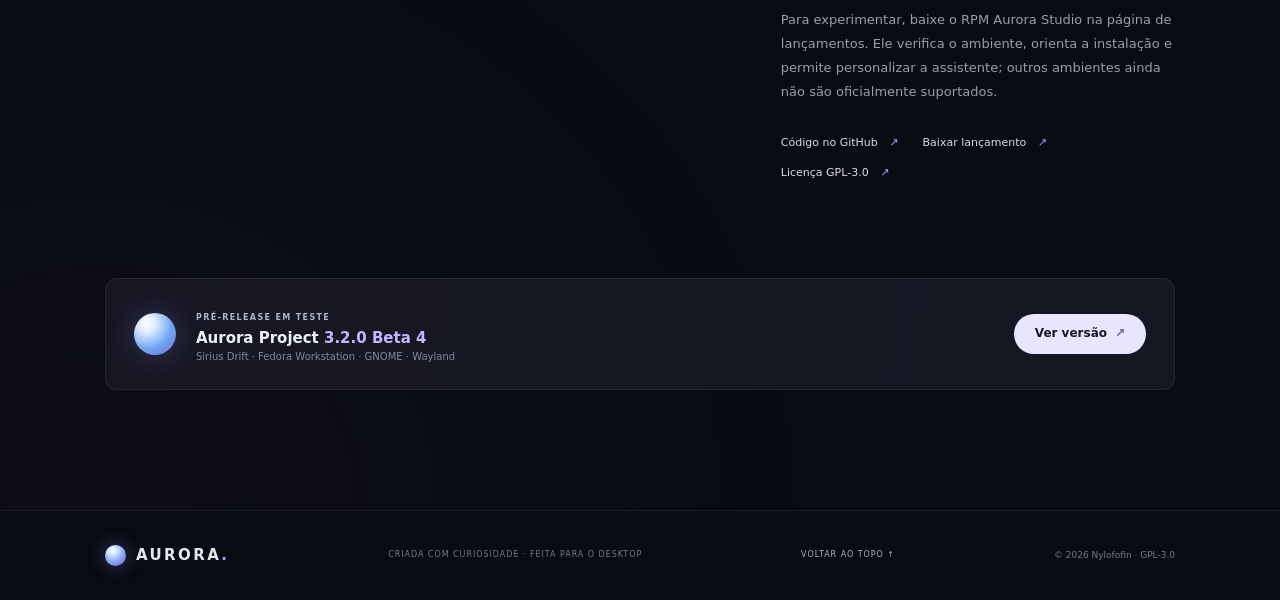
==== commit cc9376b3: "feat(visual): add quasar and lunar skins with new SFX" ====
--- a/docs/index.html
+++ b/docs/index.html
@@ -22,7 +22,7 @@
         <a class="nav-link" href="#demonstracoes">Demonstrações</a>
         <a class="nav-link" href="#sobre">Sobre</a>
       </nav>
-      <a class="top-cta" href="https://github.com/Nylofofin/Aurora/releases/tag/v3.2.0-beta.3">Ver lançamento <span aria-hidden="true">↗</span></a>
+      <a class="top-cta" href="https://github.com/Nylofofin/Aurora/releases/tag/v3.2.0-beta.4">Ver lançamento <span aria-hidden="true">↗</span></a>
       <button class="menu-toggle" aria-label="Abrir navegação" aria-expanded="false"><span></span><span></span></button>
     </header>
 
@@ -32,8 +32,8 @@
           <div class="eyebrow"><span class="live-dot"></span> ASSISTENTE DESKTOP · FEDORA / GNOME</div>
           <h1>Uma presença<br>que <em>acompanha</em><br>seu ritmo.</h1>
           <p class="hero-lede">Aurora vive na sua área de trabalho. Uma voz, uma bolha e um jeito mais natural de interagir com o computador.</p>
-          <div class="hero-actions"><a class="button button-primary" href="https://github.com/Nylofofin/Aurora/releases/tag/v3.2.0-beta.3">Conhecer a Aurora <span>↗</span></a><a class="text-link" href="#demonstracoes">Ver em movimento <span>↓</span></a></div>
-          <div class="hero-meta"><span><b>3.2.0 Beta 3</b> · VELA NOCTURNE</span><i></i><span>DESENVOLVIDA COM IA, ORQUESTRADA POR UMA PESSOA</span></div>
+          <div class="hero-actions"><a class="button button-primary" href="https://github.com/Nylofofin/Aurora/releases/tag/v3.2.0-beta.4">Conhecer a Aurora <span>↗</span></a><a class="text-link" href="#demonstracoes">Ver em movimento <span>↓</span></a></div>
+          <div class="hero-meta"><span><b>3.2.0 Beta 4</b> · SIRIUS DRIFT</span><i></i><span>DESENVOLVIDA COM IA, ORQUESTRADA POR UMA PESSOA</span></div>
         </div>
         <div class="hero-art reveal" aria-label="Prévia animada da bolha Aurora">
           <div class="orbit orbit-one"></div><div class="orbit orbit-two"></div><div class="star star-a">✦</div><div class="star star-b">·</div><div class="star star-c">✧</div>
@@ -60,9 +60,9 @@
 
       <section class="skins-section section-wrap" id="aparencias">
         <div class="section-index reveal">02 <span>/ APARÊNCIAS</span></div>
-        <div class="section-heading reveal"><div><p class="eyebrow">UMA BOLHA, OITO ATMOSFERAS</p><h2>Escolha como<br>ela <em>aparece.</em></h2></div><p class="heading-note">Cada acabamento tem cor, luz e pequenos detalhes próprios. A forma continua familiar; a personalidade muda com você.</p></div>
+        <div class="section-heading reveal"><div><p class="eyebrow">UMA BOLHA, DEZ ATMOSFERAS</p><h2>Escolha como<br>ela <em>aparece.</em></h2></div><p class="heading-note">Cada acabamento tem cor, luz e pequenos detalhes próprios. A forma continua familiar; a personalidade muda com você.</p></div>
         <div class="skin-showcase reveal">
-          <div class="skin-stage" role="group" tabindex="0" aria-label="Carrossel de oito aparências. Use as setas do teclado para navegar.">
+          <div class="skin-stage" role="group" tabindex="0" aria-label="Carrossel de dez aparências. Use as setas do teclado para navegar.">
             <div class="stage-grid"></div><div class="stage-glow"></div>
             <img class="skin-orb official-orb" id="skinOrb" src="media/skins/boreal.webp" alt="Prévia oficial da Cortina Boreal">
             <img class="side-orb side-left official-orb" id="sideLeft" src="media/skins/triton.webp" alt="Aparência anterior: Calota Glacial"><img class="side-orb side-right official-orb" id="sideRight" src="media/skins/emerald.webp" alt="Próxima aparência: Gelo Fraturado">
@@ -84,8 +84,8 @@
 
       <section class="about section-wrap" id="sobre">
         <div class="section-index reveal">04 <span>/ SOBRE A AURORA</span></div>
-        <div class="about-grid"><div class="about-title reveal"><p class="eyebrow">UM PROJETO INDEPENDENTE</p><h2>Curiosidade<br>em forma de <em>código.</em></h2></div><div class="about-copy reveal"><p>A Aurora é desenvolvida e escrita com auxílio de inteligência artificial, e testada e orquestrada por Nylofofin. É um projeto em evolução, feito com transparência sobre suas capacidades, limites e escolhas técnicas.</p><p>Hoje, o foco é o desktop Fedora Workstation com GNOME e Wayland. Áudio, reconhecimento de fala e respostas são processados localmente. Pesquisas enviam o texto consultado à web; modelos opcionais são baixados quando escolhidos.</p><p>O Aurora Studio guia a configuração em etapas: identidade e preferências de conversa ficam claras, e um nome de ativação fora do vocabulário pode receber um perfil acústico local. As gravações são descartadas após a análise; as escolhas ficam neste computador e podem ser alteradas depois.</p><p>Para experimentar, baixe o RPM Aurora Studio na página de lançamentos. Ele verifica o ambiente, orienta a instalação e permite personalizar a assistente; outros ambientes ainda não são oficialmente suportados.</p><div class="about-links"><a href="https://github.com/Nylofofin/Aurora">Código no GitHub <span>↗</span></a><a href="https://github.com/Nylofofin/Aurora/releases/tag/v3.2.0-beta.3">Baixar lançamento <span>↗</span></a><a href="https://github.com/Nylofofin/Aurora/blob/master/LICENSE">Licença GPL-3.0 <span>↗</span></a></div></div></div>
-        <div class="release-strip reveal"><div class="release-orb"></div><div><span class="eyebrow">PRÉ-RELEASE EM TESTE</span><h3>Aurora Project <b>3.2.0 Beta 3</b></h3><p>Vela Nocturne · Fedora Workstation · GNOME · Wayland</p></div><a class="button button-light" href="https://github.com/Nylofofin/Aurora/releases/tag/v3.2.0-beta.3">Ver versão <span>↗</span></a></div>
+        <div class="about-grid"><div class="about-title reveal"><p class="eyebrow">UM PROJETO INDEPENDENTE</p><h2>Curiosidade<br>em forma de <em>código.</em></h2></div><div class="about-copy reveal"><p>A Aurora é desenvolvida e escrita com auxílio de inteligência artificial, e testada e orquestrada por Nylofofin. É um projeto em evolução, feito com transparência sobre suas capacidades, limites e escolhas técnicas.</p><p>Hoje, o foco é o desktop Fedora Workstation com GNOME e Wayland. Áudio, reconhecimento de fala e respostas são processados localmente. Pesquisas enviam o texto consultado à web; modelos opcionais são baixados quando escolhidos.</p><p>O Aurora Studio guia a configuração em etapas: identidade e preferências de conversa ficam claras, e um nome de ativação fora do vocabulário pode receber um perfil acústico local. As gravações são descartadas após a análise; as escolhas ficam neste computador e podem ser alteradas depois.</p><p>Para experimentar, baixe o RPM Aurora Studio na página de lançamentos. Ele verifica o ambiente, orienta a instalação e permite personalizar a assistente; outros ambientes ainda não são oficialmente suportados.</p><div class="about-links"><a href="https://github.com/Nylofofin/Aurora">Código no GitHub <span>↗</span></a><a href="https://github.com/Nylofofin/Aurora/releases/tag/v3.2.0-beta.4">Baixar lançamento <span>↗</span></a><a href="https://github.com/Nylofofin/Aurora/blob/master/LICENSE">Licença GPL-3.0 <span>↗</span></a></div></div></div>
+        <div class="release-strip reveal"><div class="release-orb"></div><div><span class="eyebrow">PRÉ-RELEASE EM TESTE</span><h3>Aurora Project <b>3.2.0 Beta 4</b></h3><p>Sirius Drift · Fedora Workstation · GNOME · Wayland</p></div><a class="button button-light" href="https://github.com/Nylofofin/Aurora/releases/tag/v3.2.0-beta.4">Ver versão <span>↗</span></a></div>
       </section>
     </main>
     <footer class="footer section-wrap"><a class="wordmark" href="#inicio"><span class="mini-orb"></span>AURORA<span class="wordmark-dot">.</span></a><span>CRIADA COM CURIOSIDADE · FEITA PARA O DESKTOP</span><a href="#inicio" class="back-top">VOLTAR AO TOPO ↑</a><small>© 2026 Nylofofin · GPL-3.0</small></footer>
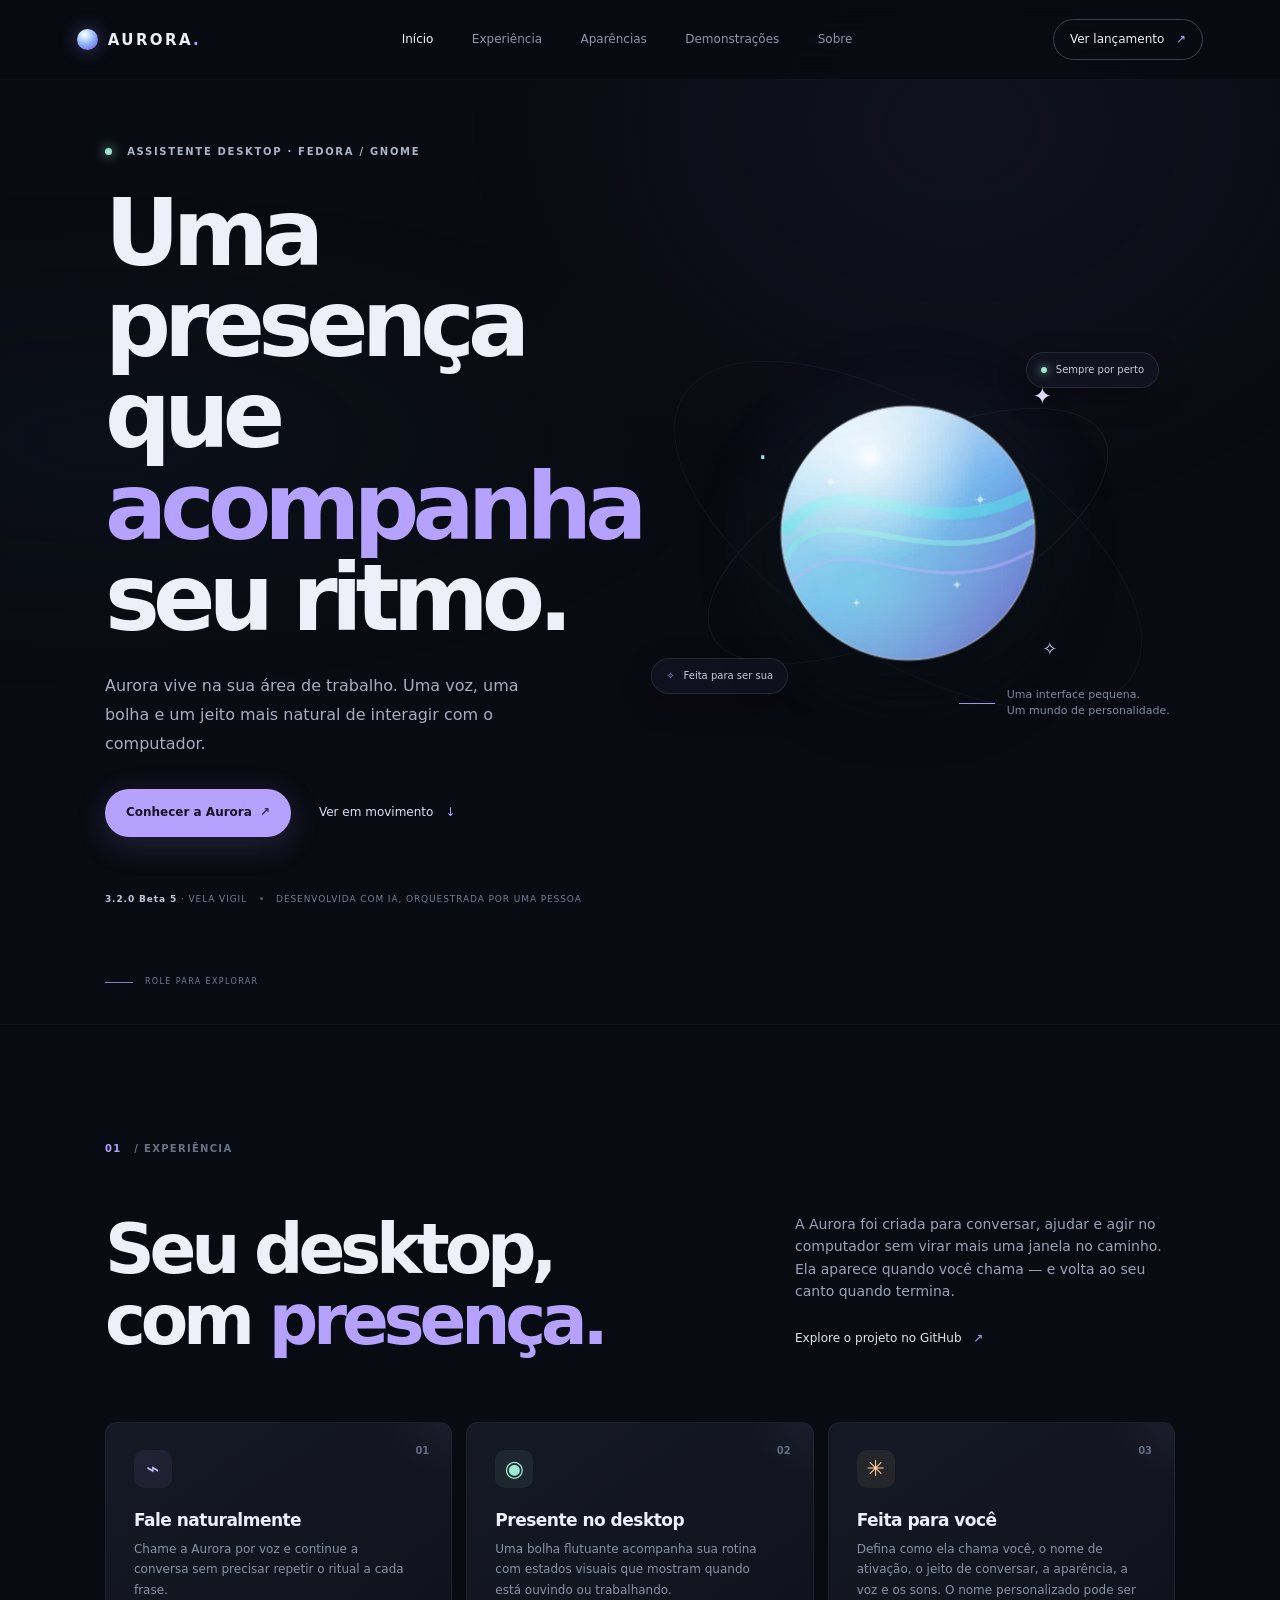
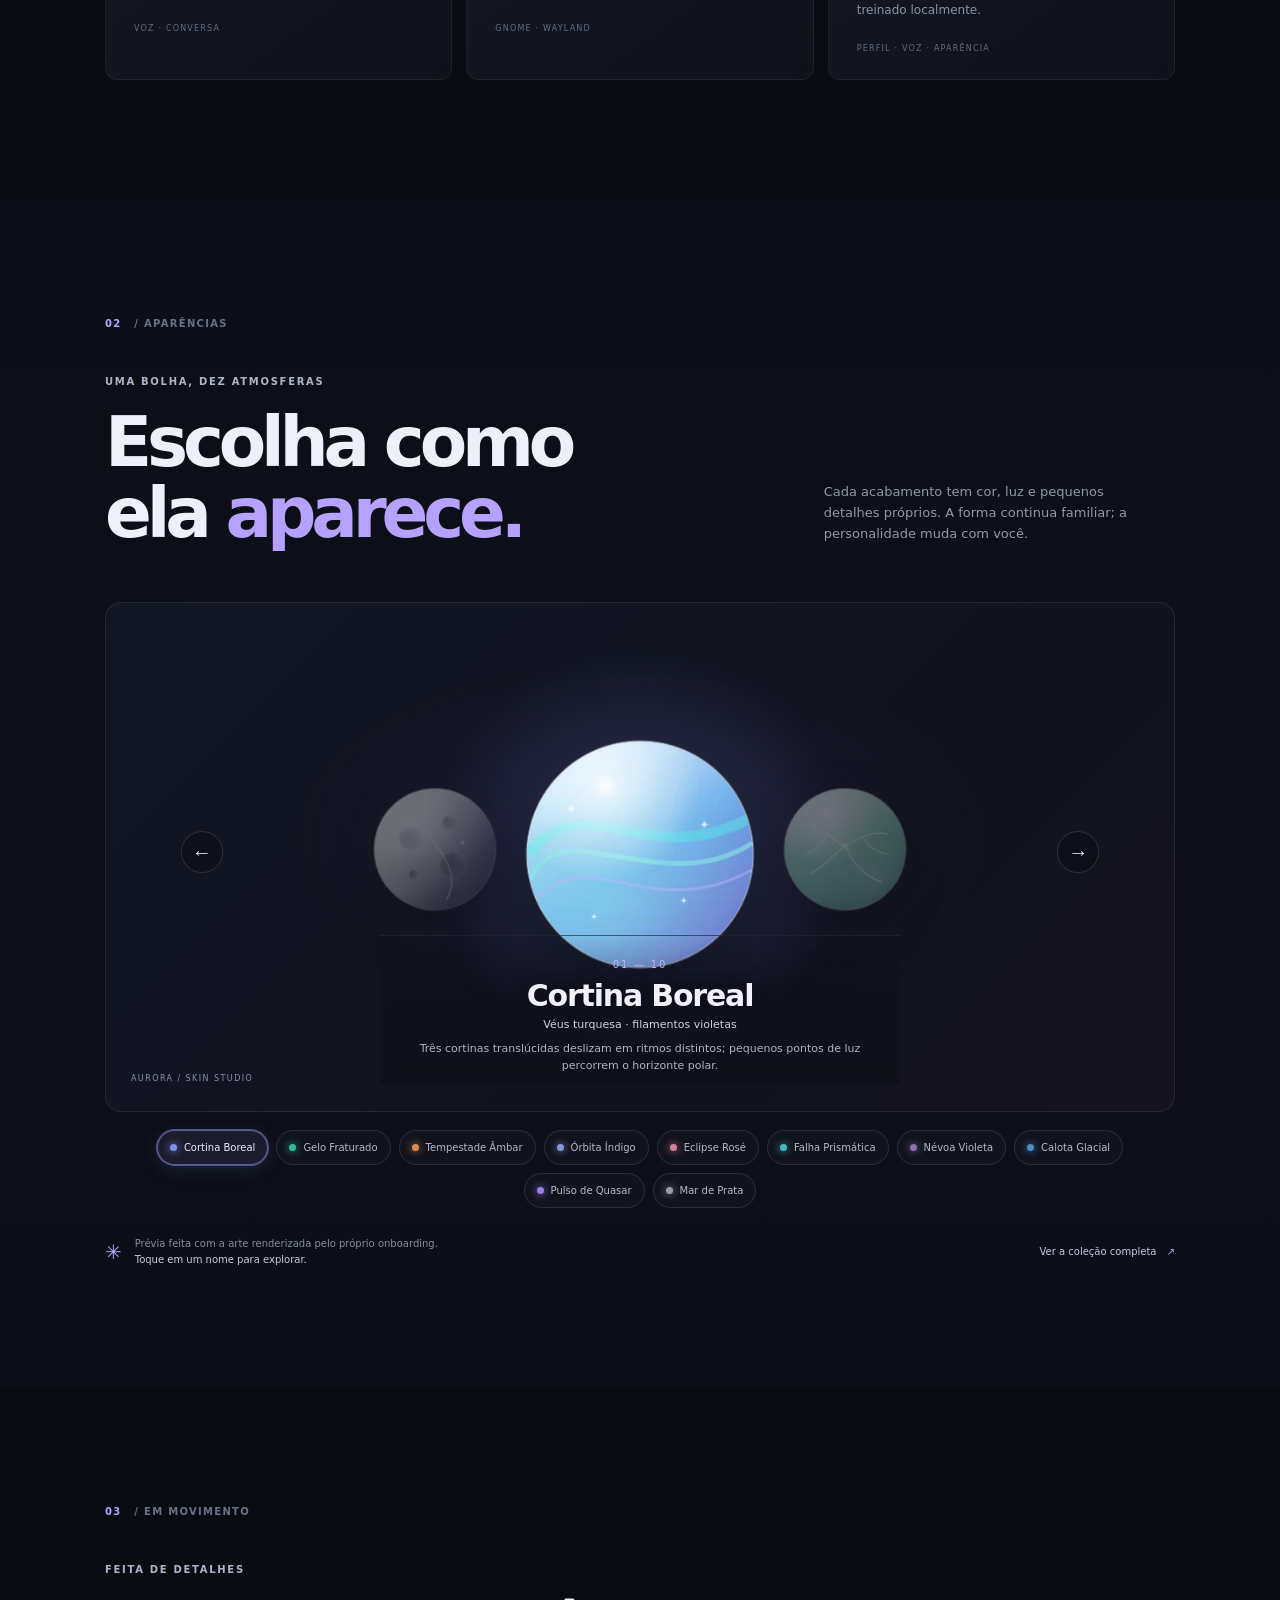
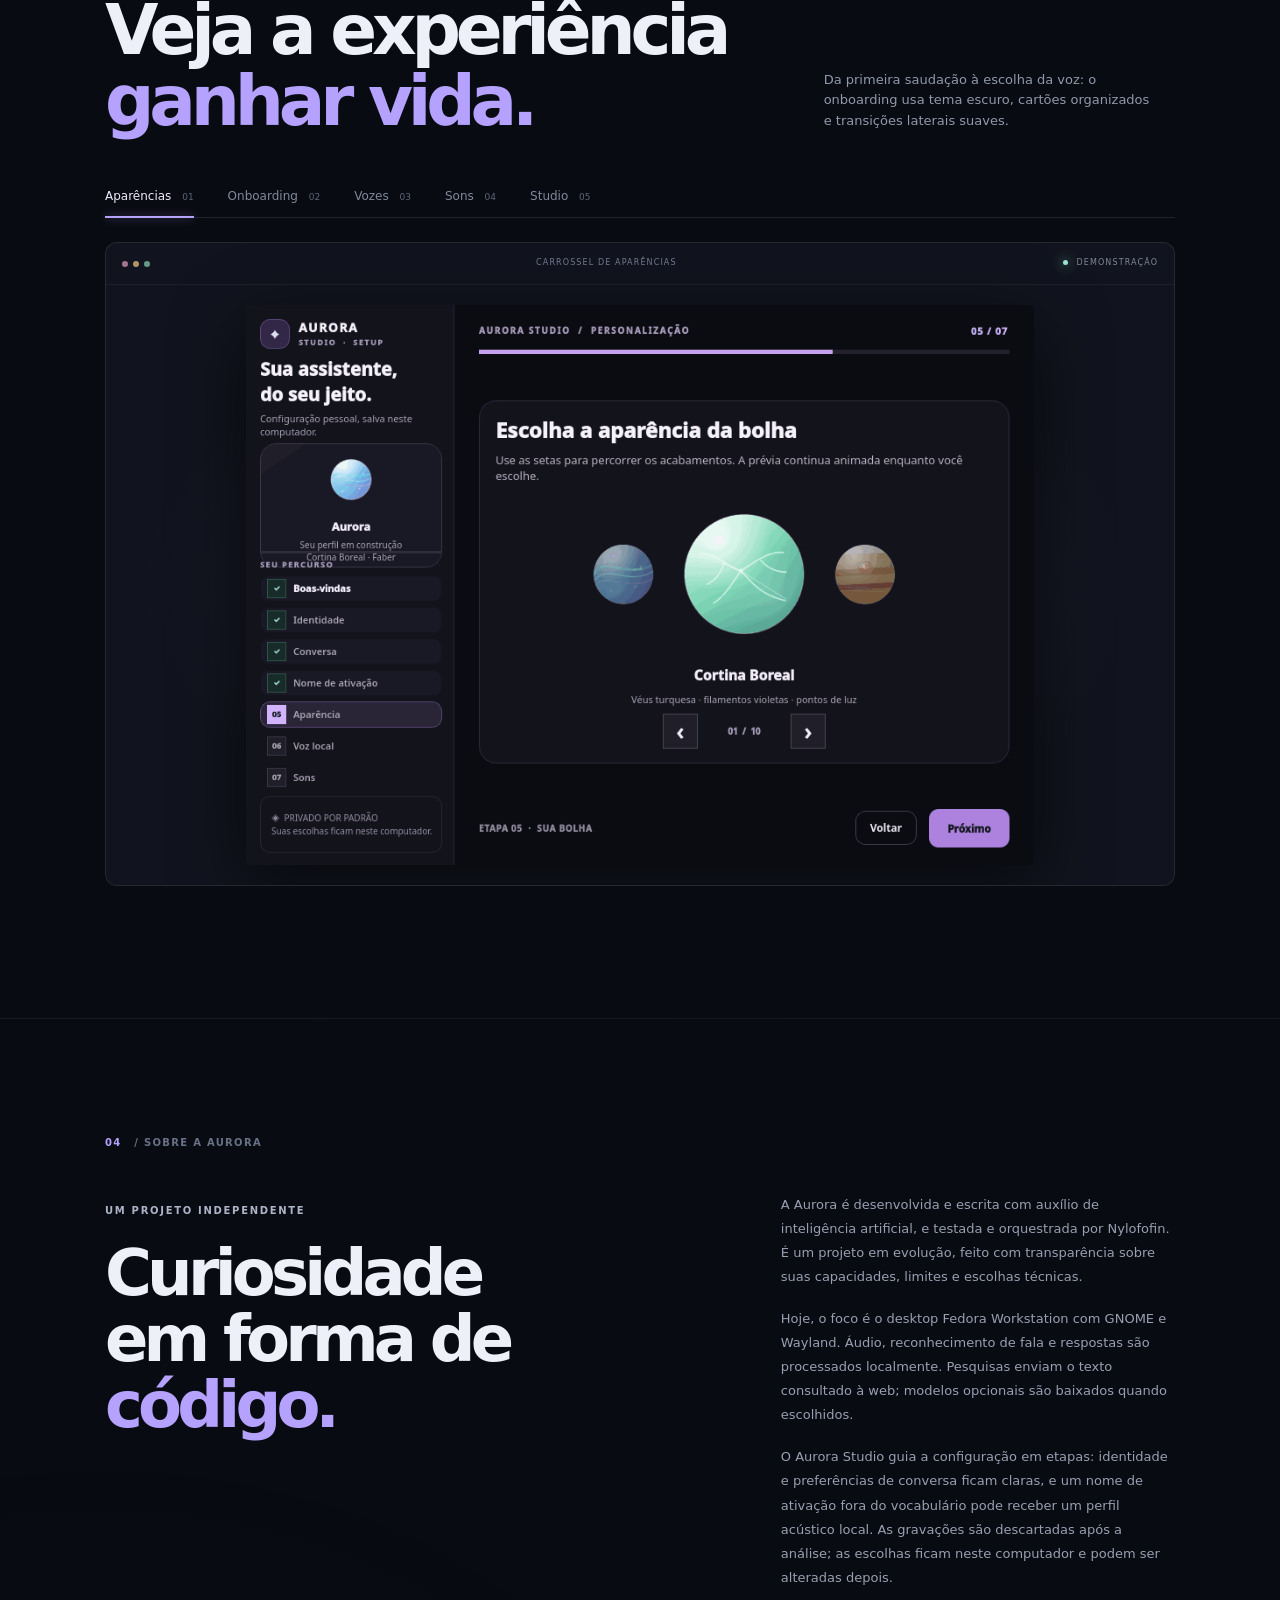
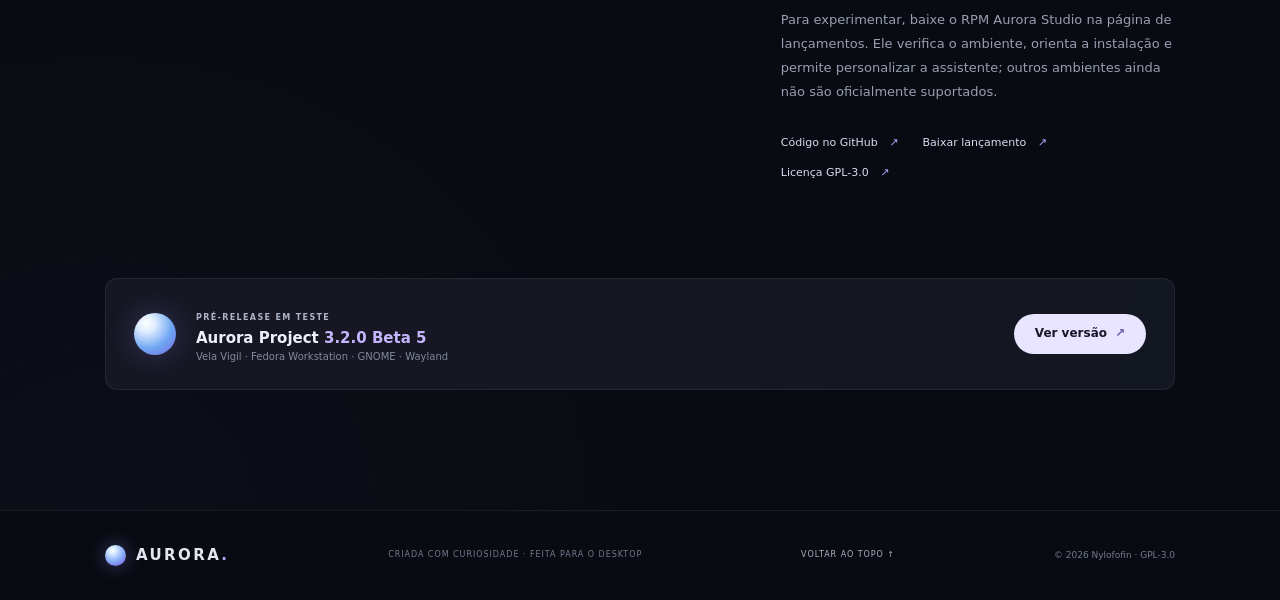
==== commit ebefdde4: "fix(voice): detect and repair missing local STT assets" ====
--- a/docs/index.html
+++ b/docs/index.html
@@ -22,7 +22,7 @@
         <a class="nav-link" href="#demonstracoes">Demonstrações</a>
         <a class="nav-link" href="#sobre">Sobre</a>
       </nav>
-      <a class="top-cta" href="https://github.com/Nylofofin/Aurora/releases/tag/v3.2.0-beta.4">Ver lançamento <span aria-hidden="true">↗</span></a>
+      <a class="top-cta" href="https://github.com/Nylofofin/Aurora/releases/tag/v3.2.0-beta.5">Ver lançamento <span aria-hidden="true">↗</span></a>
       <button class="menu-toggle" aria-label="Abrir navegação" aria-expanded="false"><span></span><span></span></button>
     </header>
 
@@ -32,8 +32,8 @@
           <div class="eyebrow"><span class="live-dot"></span> ASSISTENTE DESKTOP · FEDORA / GNOME</div>
           <h1>Uma presença<br>que <em>acompanha</em><br>seu ritmo.</h1>
           <p class="hero-lede">Aurora vive na sua área de trabalho. Uma voz, uma bolha e um jeito mais natural de interagir com o computador.</p>
-          <div class="hero-actions"><a class="button button-primary" href="https://github.com/Nylofofin/Aurora/releases/tag/v3.2.0-beta.4">Conhecer a Aurora <span>↗</span></a><a class="text-link" href="#demonstracoes">Ver em movimento <span>↓</span></a></div>
-          <div class="hero-meta"><span><b>3.2.0 Beta 4</b> · SIRIUS DRIFT</span><i></i><span>DESENVOLVIDA COM IA, ORQUESTRADA POR UMA PESSOA</span></div>
+          <div class="hero-actions"><a class="button button-primary" href="https://github.com/Nylofofin/Aurora/releases/tag/v3.2.0-beta.5">Conhecer a Aurora <span>↗</span></a><a class="text-link" href="#demonstracoes">Ver em movimento <span>↓</span></a></div>
+          <div class="hero-meta"><span><b>3.2.0 Beta 5</b> · VELA VIGIL</span><i></i><span>DESENVOLVIDA COM IA, ORQUESTRADA POR UMA PESSOA</span></div>
         </div>
         <div class="hero-art reveal" aria-label="Prévia animada da bolha Aurora">
           <div class="orbit orbit-one"></div><div class="orbit orbit-two"></div><div class="star star-a">✦</div><div class="star star-b">·</div><div class="star star-c">✧</div>
@@ -84,8 +84,8 @@
 
       <section class="about section-wrap" id="sobre">
         <div class="section-index reveal">04 <span>/ SOBRE A AURORA</span></div>
-        <div class="about-grid"><div class="about-title reveal"><p class="eyebrow">UM PROJETO INDEPENDENTE</p><h2>Curiosidade<br>em forma de <em>código.</em></h2></div><div class="about-copy reveal"><p>A Aurora é desenvolvida e escrita com auxílio de inteligência artificial, e testada e orquestrada por Nylofofin. É um projeto em evolução, feito com transparência sobre suas capacidades, limites e escolhas técnicas.</p><p>Hoje, o foco é o desktop Fedora Workstation com GNOME e Wayland. Áudio, reconhecimento de fala e respostas são processados localmente. Pesquisas enviam o texto consultado à web; modelos opcionais são baixados quando escolhidos.</p><p>O Aurora Studio guia a configuração em etapas: identidade e preferências de conversa ficam claras, e um nome de ativação fora do vocabulário pode receber um perfil acústico local. As gravações são descartadas após a análise; as escolhas ficam neste computador e podem ser alteradas depois.</p><p>Para experimentar, baixe o RPM Aurora Studio na página de lançamentos. Ele verifica o ambiente, orienta a instalação e permite personalizar a assistente; outros ambientes ainda não são oficialmente suportados.</p><div class="about-links"><a href="https://github.com/Nylofofin/Aurora">Código no GitHub <span>↗</span></a><a href="https://github.com/Nylofofin/Aurora/releases/tag/v3.2.0-beta.4">Baixar lançamento <span>↗</span></a><a href="https://github.com/Nylofofin/Aurora/blob/master/LICENSE">Licença GPL-3.0 <span>↗</span></a></div></div></div>
-        <div class="release-strip reveal"><div class="release-orb"></div><div><span class="eyebrow">PRÉ-RELEASE EM TESTE</span><h3>Aurora Project <b>3.2.0 Beta 4</b></h3><p>Sirius Drift · Fedora Workstation · GNOME · Wayland</p></div><a class="button button-light" href="https://github.com/Nylofofin/Aurora/releases/tag/v3.2.0-beta.4">Ver versão <span>↗</span></a></div>
+        <div class="about-grid"><div class="about-title reveal"><p class="eyebrow">UM PROJETO INDEPENDENTE</p><h2>Curiosidade<br>em forma de <em>código.</em></h2></div><div class="about-copy reveal"><p>A Aurora é desenvolvida e escrita com auxílio de inteligência artificial, e testada e orquestrada por Nylofofin. É um projeto em evolução, feito com transparência sobre suas capacidades, limites e escolhas técnicas.</p><p>Hoje, o foco é o desktop Fedora Workstation com GNOME e Wayland. Áudio, reconhecimento de fala e respostas são processados localmente. Pesquisas enviam o texto consultado à web; modelos opcionais são baixados quando escolhidos.</p><p>O Aurora Studio guia a configuração em etapas: identidade e preferências de conversa ficam claras, e um nome de ativação fora do vocabulário pode receber um perfil acústico local. As gravações são descartadas após a análise; as escolhas ficam neste computador e podem ser alteradas depois.</p><p>Para experimentar, baixe o RPM Aurora Studio na página de lançamentos. Ele verifica o ambiente, orienta a instalação e permite personalizar a assistente; outros ambientes ainda não são oficialmente suportados.</p><div class="about-links"><a href="https://github.com/Nylofofin/Aurora">Código no GitHub <span>↗</span></a><a href="https://github.com/Nylofofin/Aurora/releases/tag/v3.2.0-beta.5">Baixar lançamento <span>↗</span></a><a href="https://github.com/Nylofofin/Aurora/blob/master/LICENSE">Licença GPL-3.0 <span>↗</span></a></div></div></div>
+        <div class="release-strip reveal"><div class="release-orb"></div><div><span class="eyebrow">PRÉ-RELEASE EM TESTE</span><h3>Aurora Project <b>3.2.0 Beta 5</b></h3><p>Vela Vigil · Fedora Workstation · GNOME · Wayland</p></div><a class="button button-light" href="https://github.com/Nylofofin/Aurora/releases/tag/v3.2.0-beta.5">Ver versão <span>↗</span></a></div>
       </section>
     </main>
     <footer class="footer section-wrap"><a class="wordmark" href="#inicio"><span class="mini-orb"></span>AURORA<span class="wordmark-dot">.</span></a><span>CRIADA COM CURIOSIDADE · FEITA PARA O DESKTOP</span><a href="#inicio" class="back-top">VOLTAR AO TOPO ↑</a><small>© 2026 Nylofofin · GPL-3.0</small></footer>
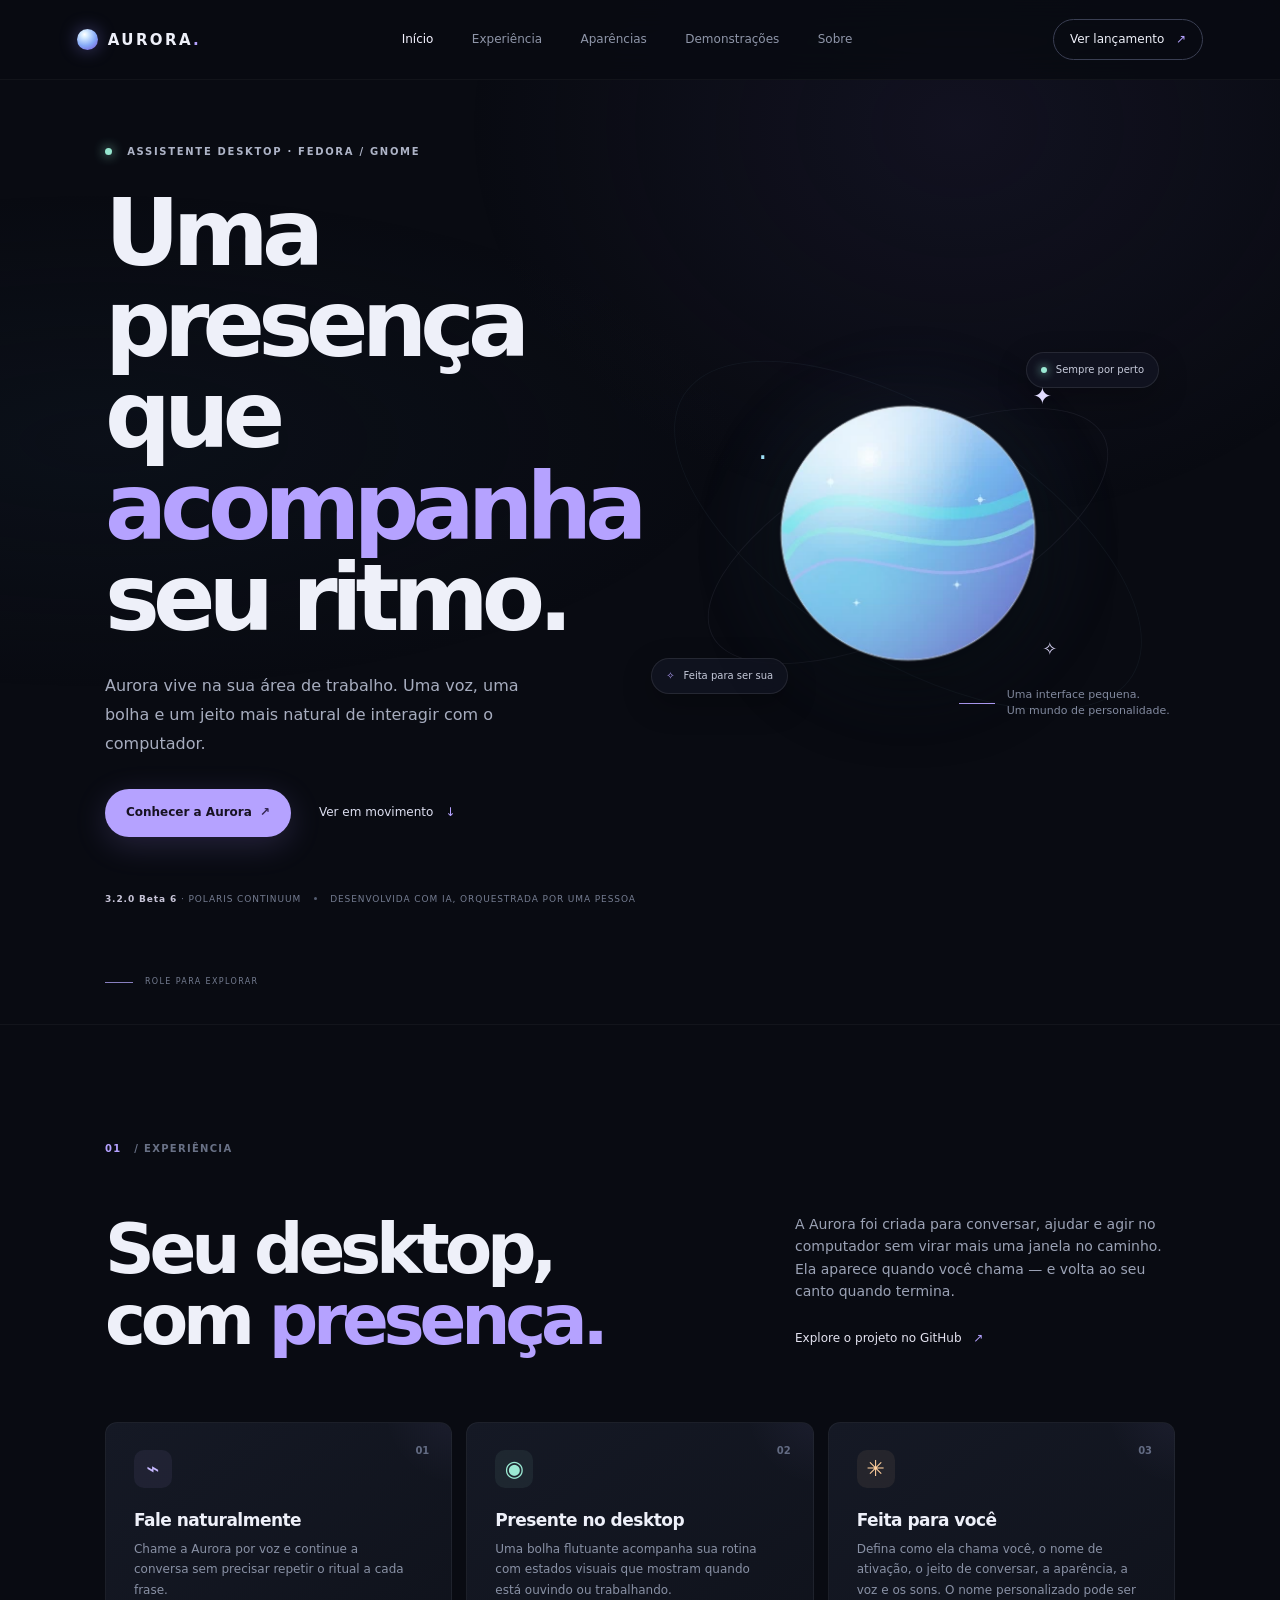
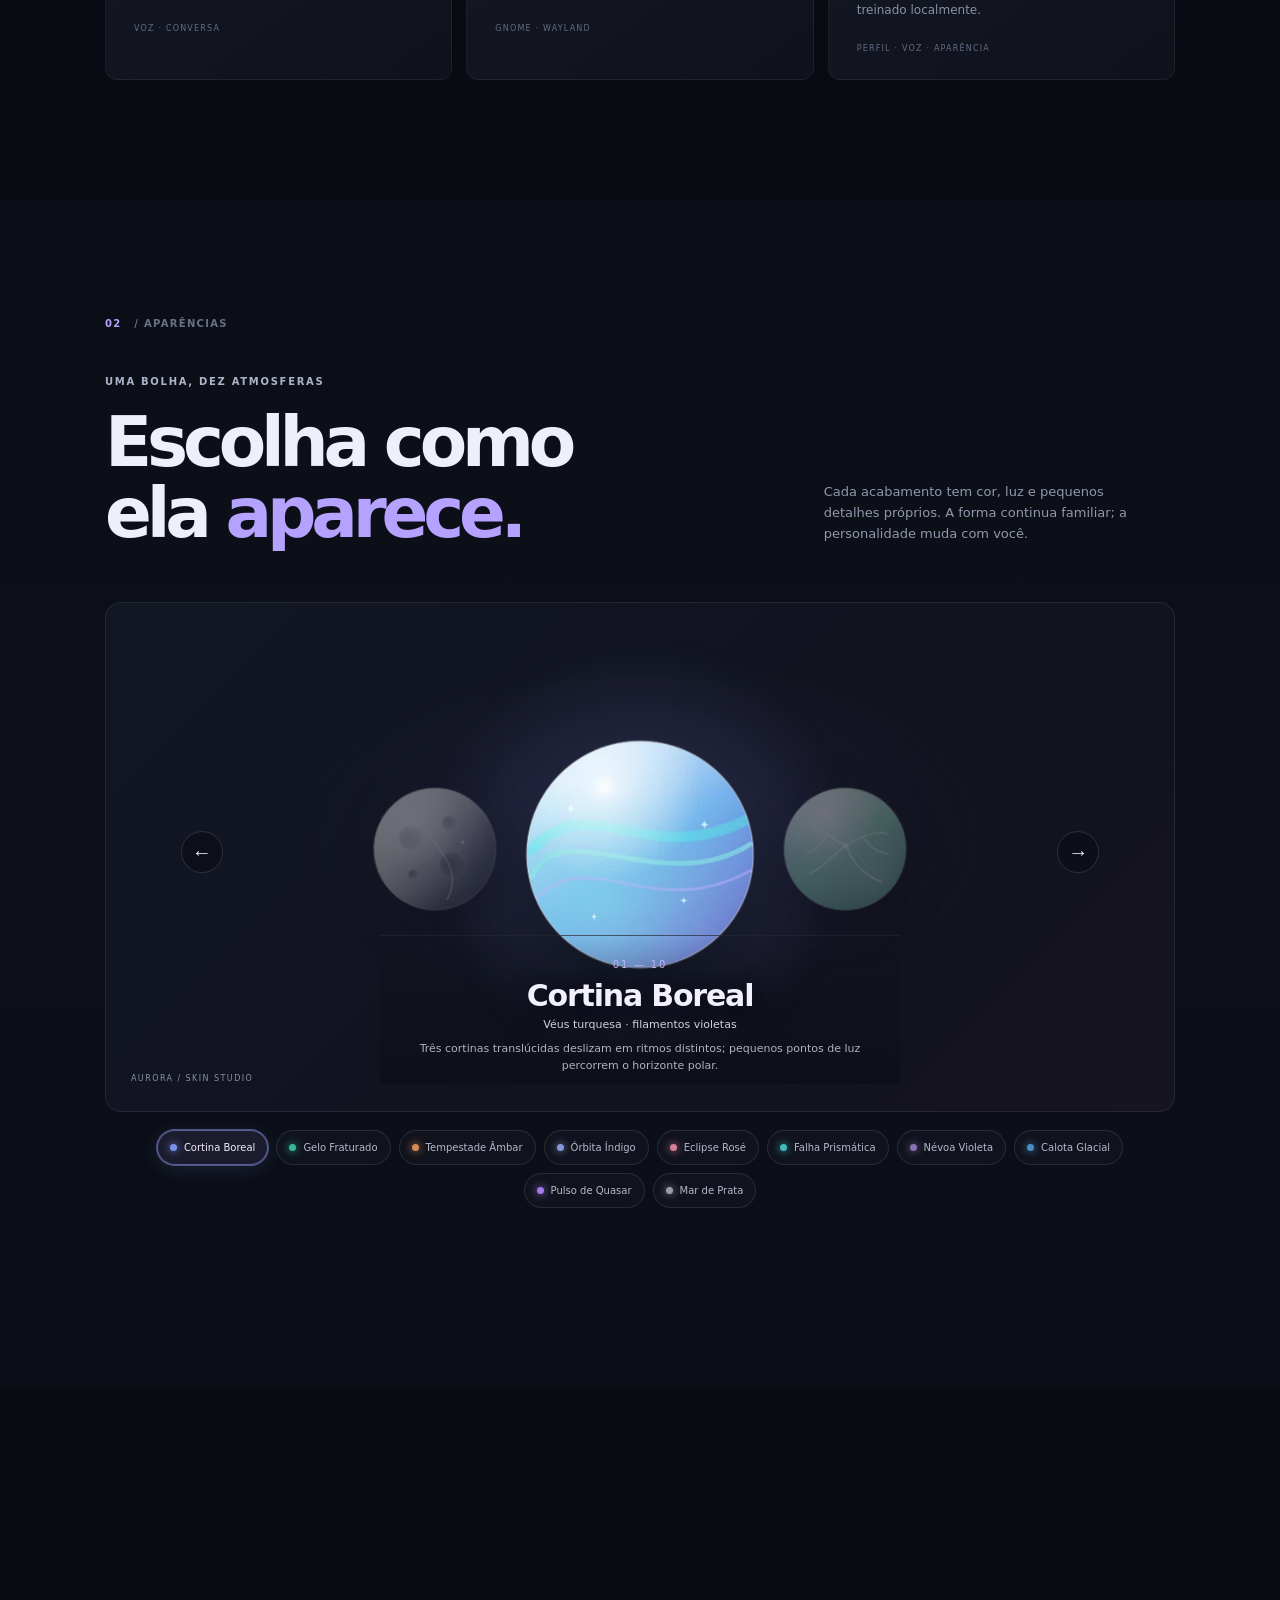
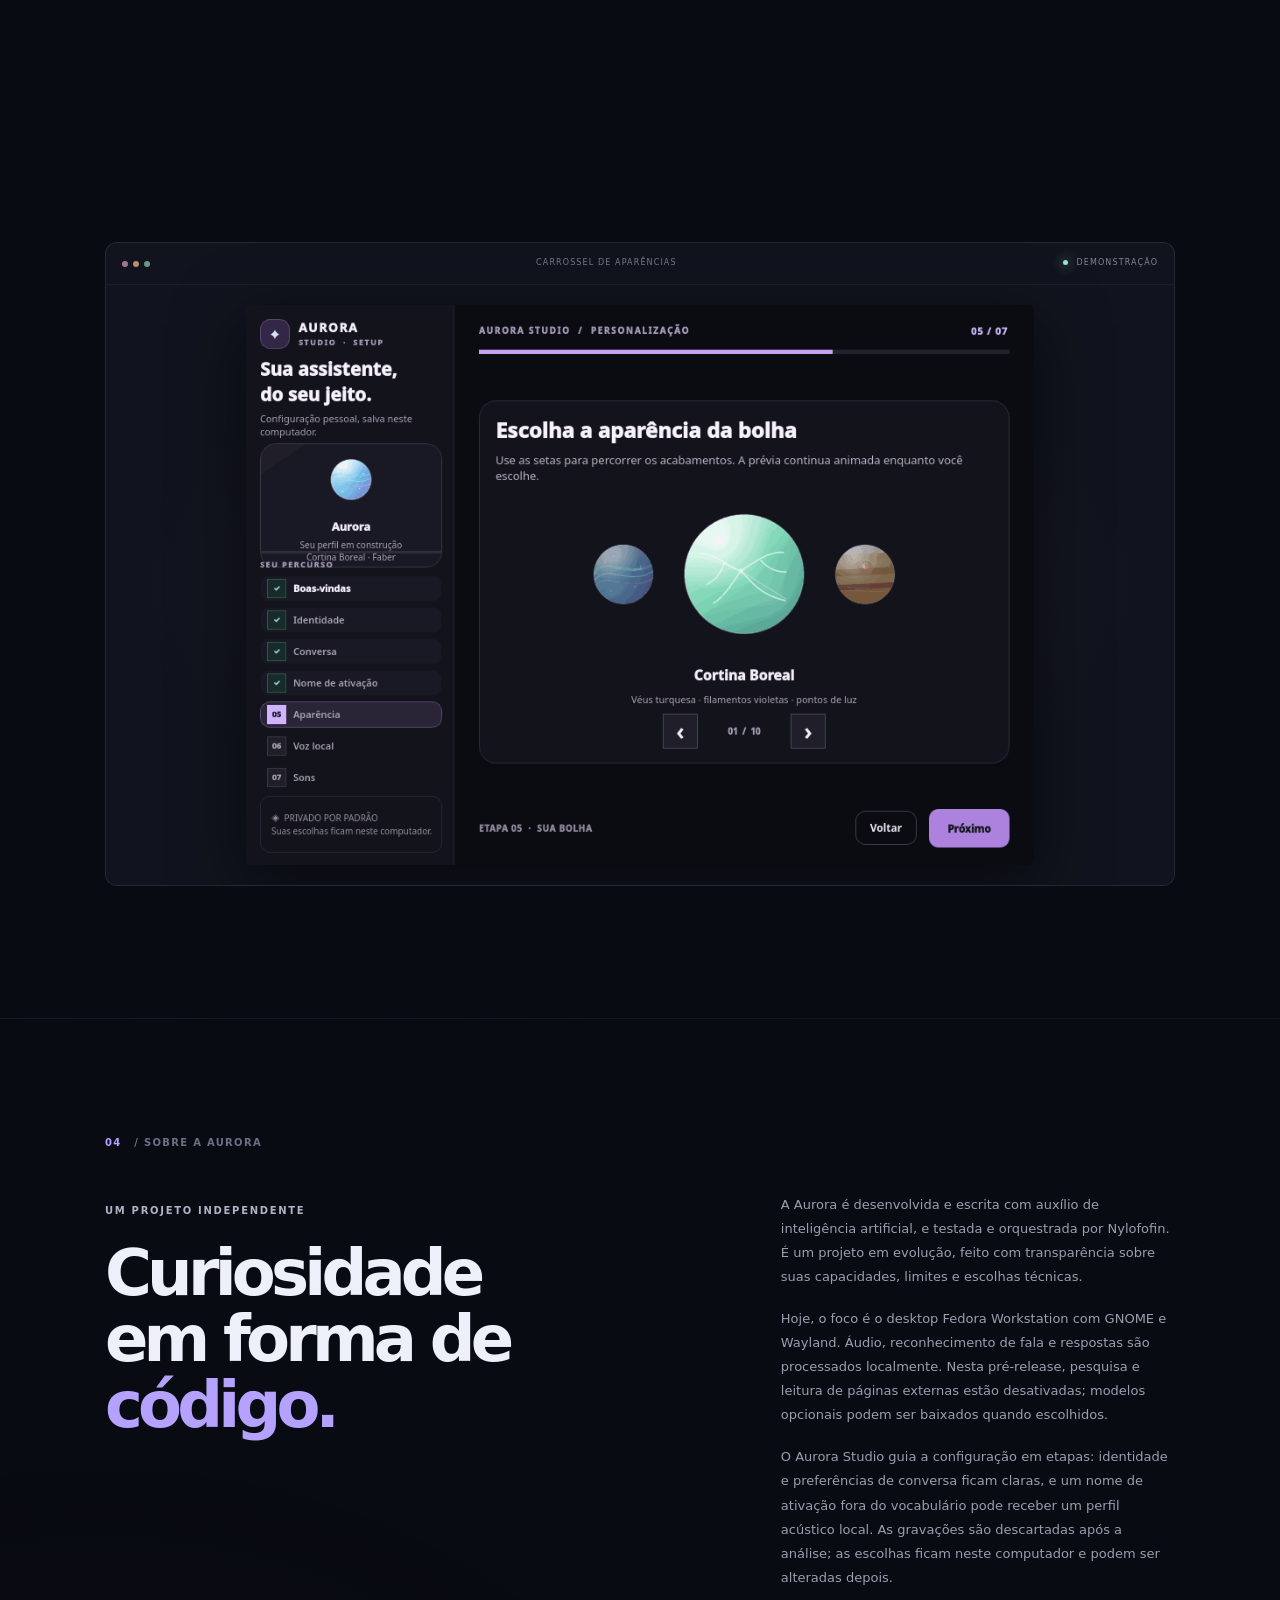
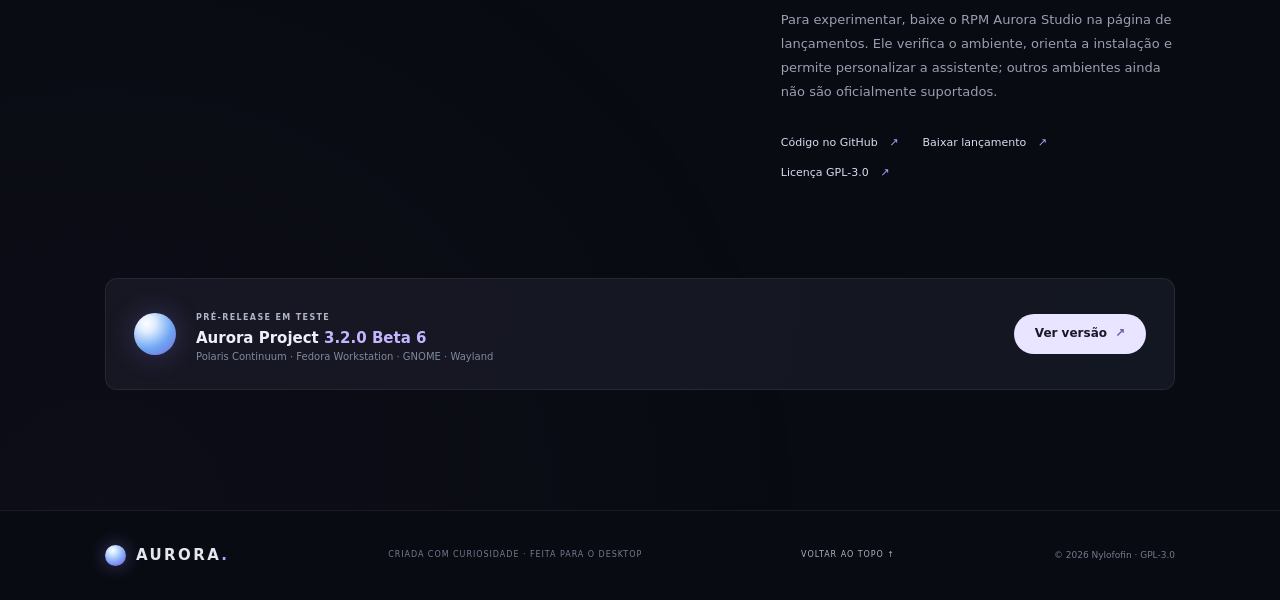
==== commit 8f456761: "release: prepare Aurora 3.2.0 beta 6 Polaris Continuum Co-authored-by: Copilot <223556219+Copilot@us" ====
--- a/docs/index.html
+++ b/docs/index.html
@@ -22,7 +22,7 @@
         <a class="nav-link" href="#demonstracoes">Demonstrações</a>
         <a class="nav-link" href="#sobre">Sobre</a>
       </nav>
-      <a class="top-cta" href="https://github.com/Nylofofin/Aurora/releases/tag/v3.2.0-beta.5">Ver lançamento <span aria-hidden="true">↗</span></a>
+      <a class="top-cta" href="https://github.com/Nylofofin/Aurora/releases/tag/v3.2.0-beta.6">Ver lançamento <span aria-hidden="true">↗</span></a>
       <button class="menu-toggle" aria-label="Abrir navegação" aria-expanded="false"><span></span><span></span></button>
     </header>
 
@@ -32,8 +32,8 @@
           <div class="eyebrow"><span class="live-dot"></span> ASSISTENTE DESKTOP · FEDORA / GNOME</div>
           <h1>Uma presença<br>que <em>acompanha</em><br>seu ritmo.</h1>
           <p class="hero-lede">Aurora vive na sua área de trabalho. Uma voz, uma bolha e um jeito mais natural de interagir com o computador.</p>
-          <div class="hero-actions"><a class="button button-primary" href="https://github.com/Nylofofin/Aurora/releases/tag/v3.2.0-beta.5">Conhecer a Aurora <span>↗</span></a><a class="text-link" href="#demonstracoes">Ver em movimento <span>↓</span></a></div>
-          <div class="hero-meta"><span><b>3.2.0 Beta 5</b> · VELA VIGIL</span><i></i><span>DESENVOLVIDA COM IA, ORQUESTRADA POR UMA PESSOA</span></div>
+          <div class="hero-actions"><a class="button button-primary" href="https://github.com/Nylofofin/Aurora/releases/tag/v3.2.0-beta.6">Conhecer a Aurora <span>↗</span></a><a class="text-link" href="#demonstracoes">Ver em movimento <span>↓</span></a></div>
+          <div class="hero-meta"><span><b>3.2.0 Beta 6</b> · POLARIS CONTINUUM</span><i></i><span>DESENVOLVIDA COM IA, ORQUESTRADA POR UMA PESSOA</span></div>
         </div>
         <div class="hero-art reveal" aria-label="Prévia animada da bolha Aurora">
           <div class="orbit orbit-one"></div><div class="orbit orbit-two"></div><div class="star star-a">✦</div><div class="star star-b">·</div><div class="star star-c">✧</div>
@@ -84,8 +84,8 @@
 
       <section class="about section-wrap" id="sobre">
         <div class="section-index reveal">04 <span>/ SOBRE A AURORA</span></div>
-        <div class="about-grid"><div class="about-title reveal"><p class="eyebrow">UM PROJETO INDEPENDENTE</p><h2>Curiosidade<br>em forma de <em>código.</em></h2></div><div class="about-copy reveal"><p>A Aurora é desenvolvida e escrita com auxílio de inteligência artificial, e testada e orquestrada por Nylofofin. É um projeto em evolução, feito com transparência sobre suas capacidades, limites e escolhas técnicas.</p><p>Hoje, o foco é o desktop Fedora Workstation com GNOME e Wayland. Áudio, reconhecimento de fala e respostas são processados localmente. Pesquisas enviam o texto consultado à web; modelos opcionais são baixados quando escolhidos.</p><p>O Aurora Studio guia a configuração em etapas: identidade e preferências de conversa ficam claras, e um nome de ativação fora do vocabulário pode receber um perfil acústico local. As gravações são descartadas após a análise; as escolhas ficam neste computador e podem ser alteradas depois.</p><p>Para experimentar, baixe o RPM Aurora Studio na página de lançamentos. Ele verifica o ambiente, orienta a instalação e permite personalizar a assistente; outros ambientes ainda não são oficialmente suportados.</p><div class="about-links"><a href="https://github.com/Nylofofin/Aurora">Código no GitHub <span>↗</span></a><a href="https://github.com/Nylofofin/Aurora/releases/tag/v3.2.0-beta.5">Baixar lançamento <span>↗</span></a><a href="https://github.com/Nylofofin/Aurora/blob/master/LICENSE">Licença GPL-3.0 <span>↗</span></a></div></div></div>
-        <div class="release-strip reveal"><div class="release-orb"></div><div><span class="eyebrow">PRÉ-RELEASE EM TESTE</span><h3>Aurora Project <b>3.2.0 Beta 5</b></h3><p>Vela Vigil · Fedora Workstation · GNOME · Wayland</p></div><a class="button button-light" href="https://github.com/Nylofofin/Aurora/releases/tag/v3.2.0-beta.5">Ver versão <span>↗</span></a></div>
+        <div class="about-grid"><div class="about-title reveal"><p class="eyebrow">UM PROJETO INDEPENDENTE</p><h2>Curiosidade<br>em forma de <em>código.</em></h2></div><div class="about-copy reveal"><p>A Aurora é desenvolvida e escrita com auxílio de inteligência artificial, e testada e orquestrada por Nylofofin. É um projeto em evolução, feito com transparência sobre suas capacidades, limites e escolhas técnicas.</p><p>Hoje, o foco é o desktop Fedora Workstation com GNOME e Wayland. Áudio, reconhecimento de fala e respostas são processados localmente. Nesta pré-release, pesquisa e leitura de páginas externas estão desativadas; modelos opcionais podem ser baixados quando escolhidos.</p><p>O Aurora Studio guia a configuração em etapas: identidade e preferências de conversa ficam claras, e um nome de ativação fora do vocabulário pode receber um perfil acústico local. As gravações são descartadas após a análise; as escolhas ficam neste computador e podem ser alteradas depois.</p><p>Para experimentar, baixe o RPM Aurora Studio na página de lançamentos. Ele verifica o ambiente, orienta a instalação e permite personalizar a assistente; outros ambientes ainda não são oficialmente suportados.</p><div class="about-links"><a href="https://github.com/Nylofofin/Aurora">Código no GitHub <span>↗</span></a><a href="https://github.com/Nylofofin/Aurora/releases/tag/v3.2.0-beta.6">Baixar lançamento <span>↗</span></a><a href="https://github.com/Nylofofin/Aurora/blob/master/LICENSE">Licença GPL-3.0 <span>↗</span></a></div></div></div>
+        <div class="release-strip reveal"><div class="release-orb"></div><div><span class="eyebrow">PRÉ-RELEASE EM TESTE</span><h3>Aurora Project <b>3.2.0 Beta 6</b></h3><p>Polaris Continuum · Fedora Workstation · GNOME · Wayland</p></div><a class="button button-light" href="https://github.com/Nylofofin/Aurora/releases/tag/v3.2.0-beta.6">Ver versão <span>↗</span></a></div>
       </section>
     </main>
     <footer class="footer section-wrap"><a class="wordmark" href="#inicio"><span class="mini-orb"></span>AURORA<span class="wordmark-dot">.</span></a><span>CRIADA COM CURIOSIDADE · FEITA PARA O DESKTOP</span><a href="#inicio" class="back-top">VOLTAR AO TOPO ↑</a><small>© 2026 Nylofofin · GPL-3.0</small></footer>
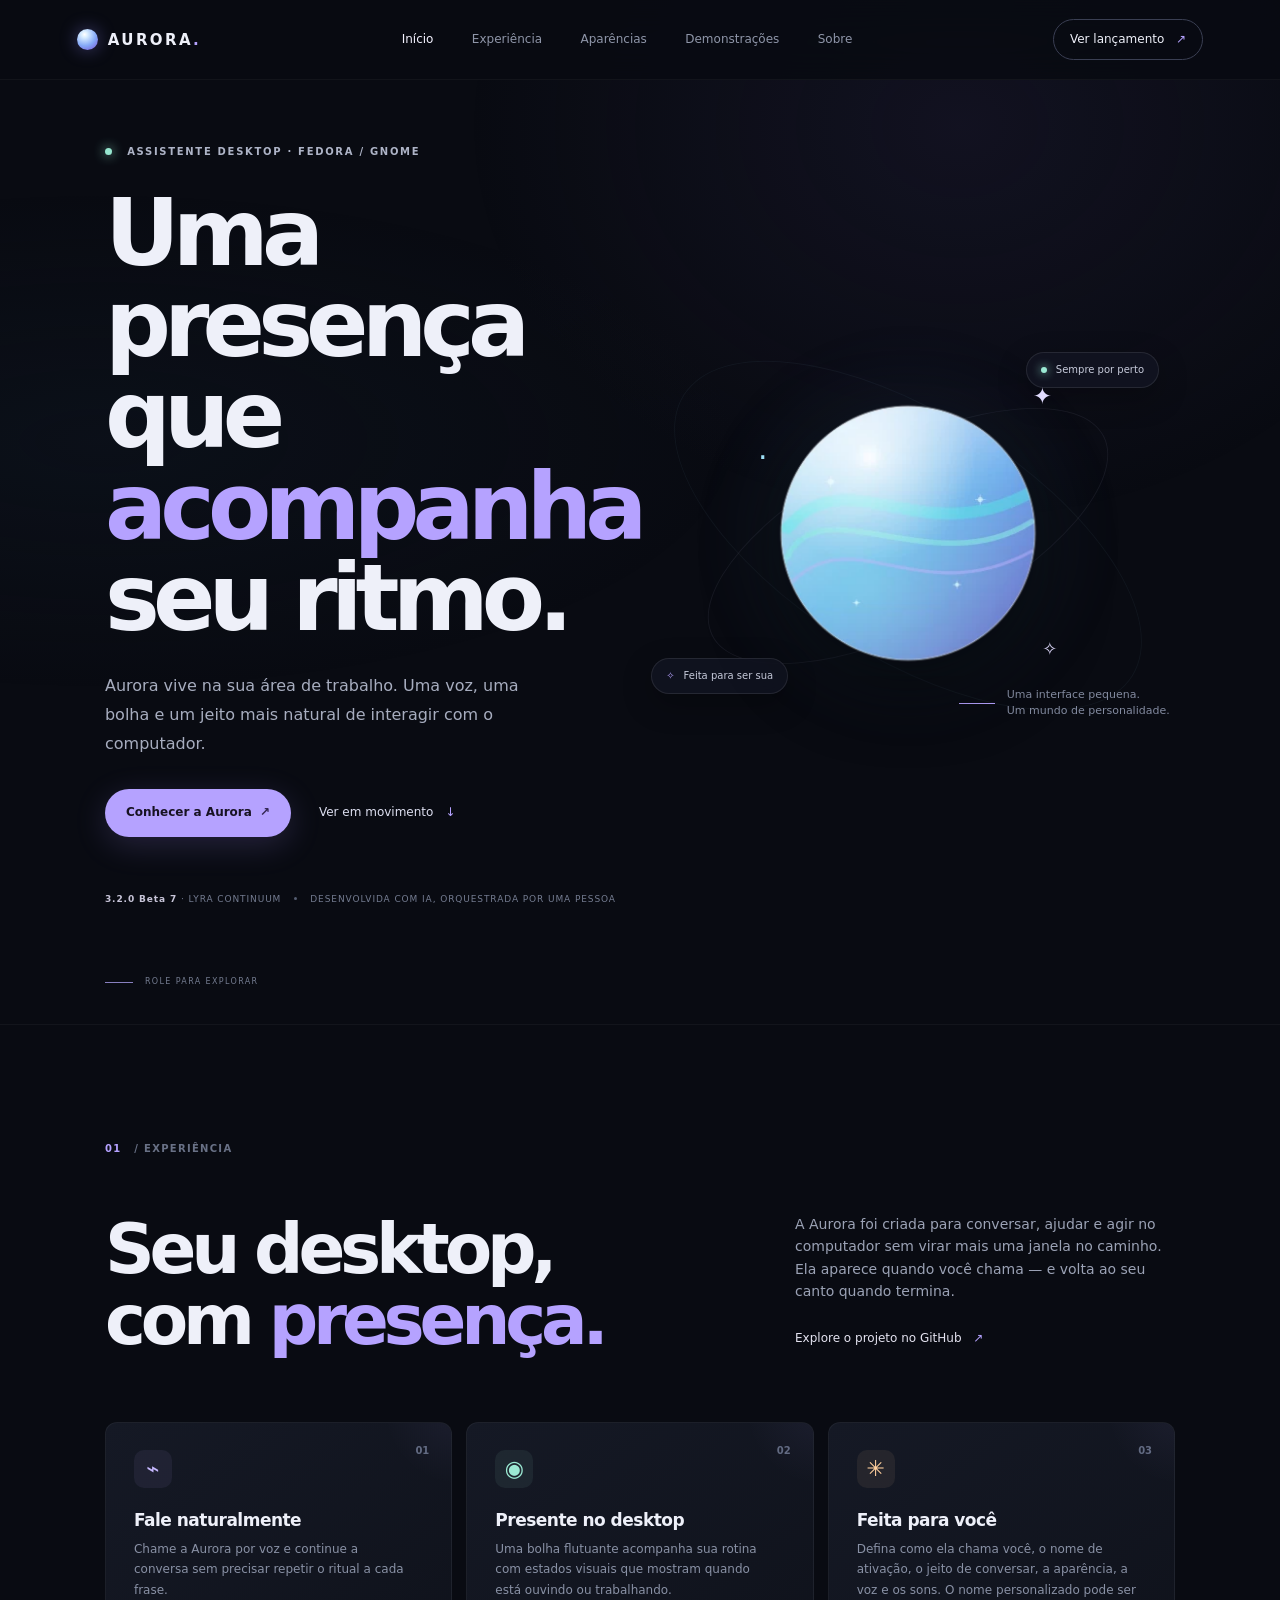
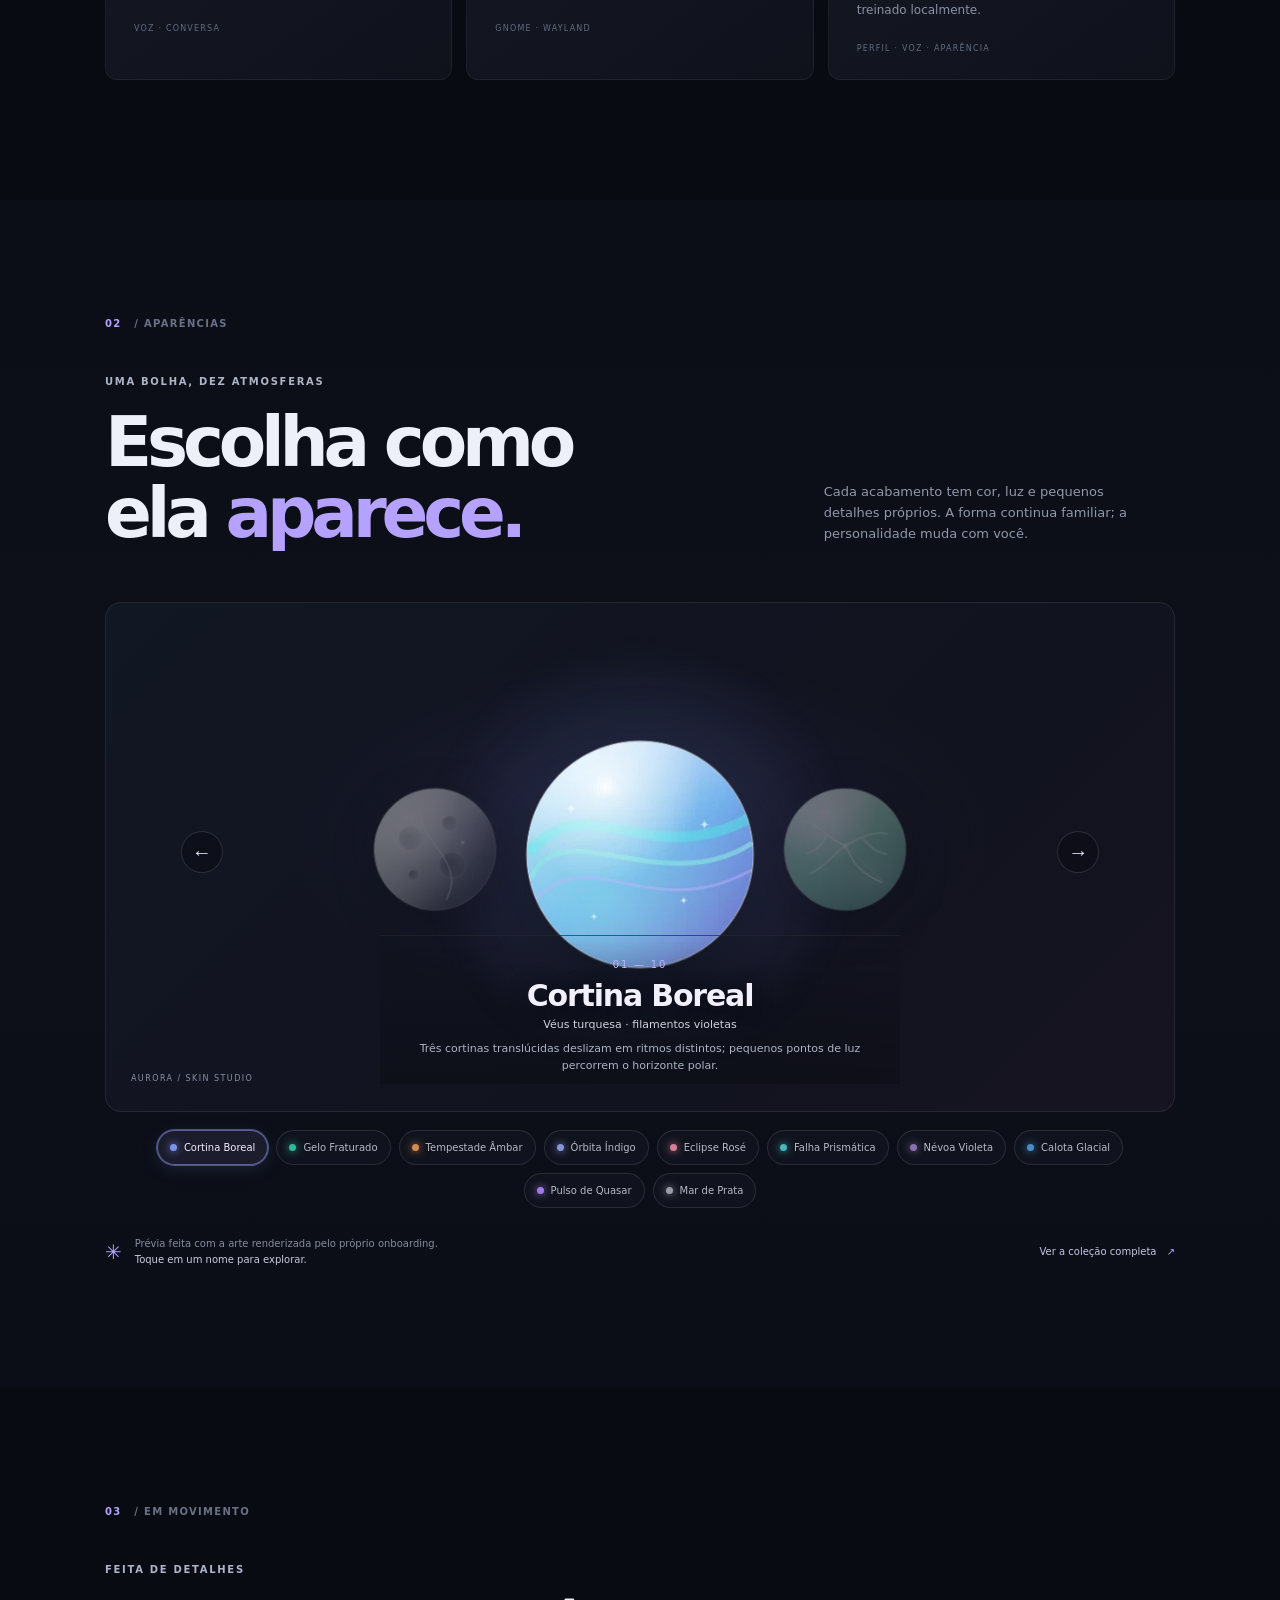
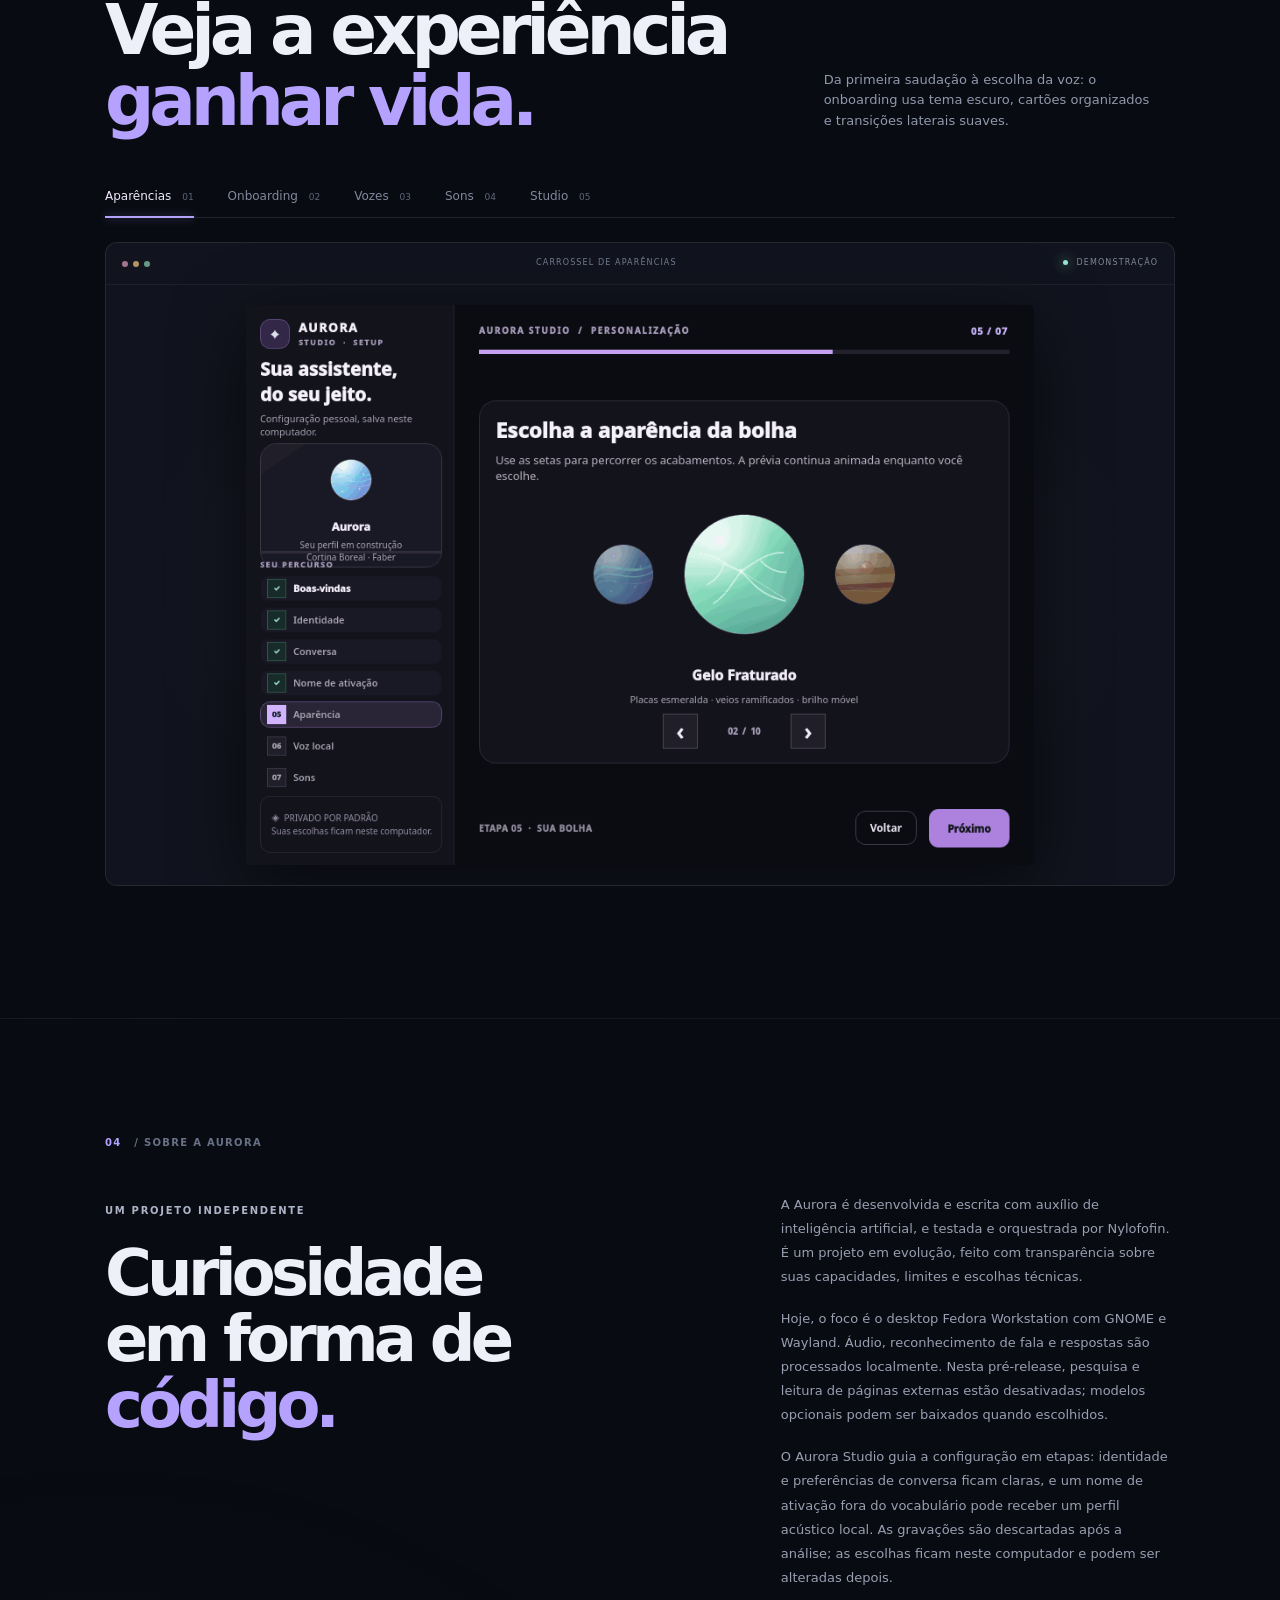
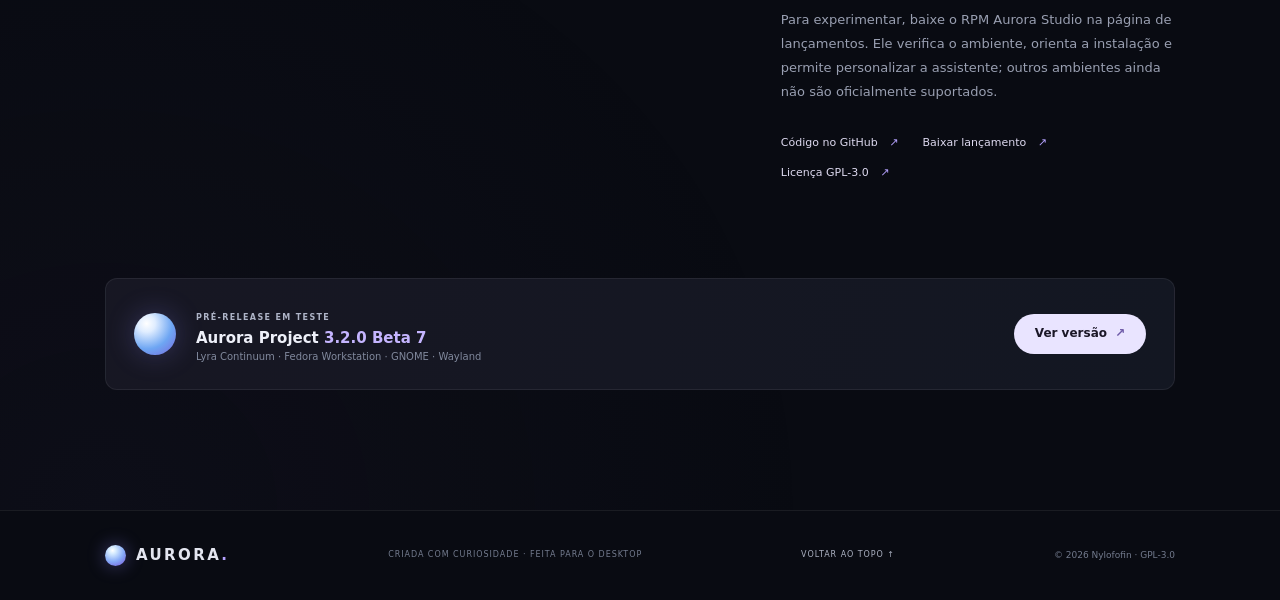
==== commit a2f581d4: "release: prepare Aurora 3.2.0 beta 7 Lyra Continuum Co-authored-by: Copilot <223556219+Copilot@users" ====
--- a/docs/index.html
+++ b/docs/index.html
@@ -22,7 +22,7 @@
         <a class="nav-link" href="#demonstracoes">Demonstrações</a>
         <a class="nav-link" href="#sobre">Sobre</a>
       </nav>
-      <a class="top-cta" href="https://github.com/Nylofofin/Aurora/releases/tag/v3.2.0-beta.6">Ver lançamento <span aria-hidden="true">↗</span></a>
+      <a class="top-cta" href="https://github.com/Nylofofin/Aurora/releases/tag/v3.2.0-beta.7">Ver lançamento <span aria-hidden="true">↗</span></a>
       <button class="menu-toggle" aria-label="Abrir navegação" aria-expanded="false"><span></span><span></span></button>
     </header>
 
@@ -32,8 +32,8 @@
           <div class="eyebrow"><span class="live-dot"></span> ASSISTENTE DESKTOP · FEDORA / GNOME</div>
           <h1>Uma presença<br>que <em>acompanha</em><br>seu ritmo.</h1>
           <p class="hero-lede">Aurora vive na sua área de trabalho. Uma voz, uma bolha e um jeito mais natural de interagir com o computador.</p>
-          <div class="hero-actions"><a class="button button-primary" href="https://github.com/Nylofofin/Aurora/releases/tag/v3.2.0-beta.6">Conhecer a Aurora <span>↗</span></a><a class="text-link" href="#demonstracoes">Ver em movimento <span>↓</span></a></div>
-          <div class="hero-meta"><span><b>3.2.0 Beta 6</b> · POLARIS CONTINUUM</span><i></i><span>DESENVOLVIDA COM IA, ORQUESTRADA POR UMA PESSOA</span></div>
+          <div class="hero-actions"><a class="button button-primary" href="https://github.com/Nylofofin/Aurora/releases/tag/v3.2.0-beta.7">Conhecer a Aurora <span>↗</span></a><a class="text-link" href="#demonstracoes">Ver em movimento <span>↓</span></a></div>
+          <div class="hero-meta"><span><b>3.2.0 Beta 7</b> · LYRA CONTINUUM</span><i></i><span>DESENVOLVIDA COM IA, ORQUESTRADA POR UMA PESSOA</span></div>
         </div>
         <div class="hero-art reveal" aria-label="Prévia animada da bolha Aurora">
           <div class="orbit orbit-one"></div><div class="orbit orbit-two"></div><div class="star star-a">✦</div><div class="star star-b">·</div><div class="star star-c">✧</div>
@@ -84,8 +84,8 @@
 
       <section class="about section-wrap" id="sobre">
         <div class="section-index reveal">04 <span>/ SOBRE A AURORA</span></div>
-        <div class="about-grid"><div class="about-title reveal"><p class="eyebrow">UM PROJETO INDEPENDENTE</p><h2>Curiosidade<br>em forma de <em>código.</em></h2></div><div class="about-copy reveal"><p>A Aurora é desenvolvida e escrita com auxílio de inteligência artificial, e testada e orquestrada por Nylofofin. É um projeto em evolução, feito com transparência sobre suas capacidades, limites e escolhas técnicas.</p><p>Hoje, o foco é o desktop Fedora Workstation com GNOME e Wayland. Áudio, reconhecimento de fala e respostas são processados localmente. Nesta pré-release, pesquisa e leitura de páginas externas estão desativadas; modelos opcionais podem ser baixados quando escolhidos.</p><p>O Aurora Studio guia a configuração em etapas: identidade e preferências de conversa ficam claras, e um nome de ativação fora do vocabulário pode receber um perfil acústico local. As gravações são descartadas após a análise; as escolhas ficam neste computador e podem ser alteradas depois.</p><p>Para experimentar, baixe o RPM Aurora Studio na página de lançamentos. Ele verifica o ambiente, orienta a instalação e permite personalizar a assistente; outros ambientes ainda não são oficialmente suportados.</p><div class="about-links"><a href="https://github.com/Nylofofin/Aurora">Código no GitHub <span>↗</span></a><a href="https://github.com/Nylofofin/Aurora/releases/tag/v3.2.0-beta.6">Baixar lançamento <span>↗</span></a><a href="https://github.com/Nylofofin/Aurora/blob/master/LICENSE">Licença GPL-3.0 <span>↗</span></a></div></div></div>
-        <div class="release-strip reveal"><div class="release-orb"></div><div><span class="eyebrow">PRÉ-RELEASE EM TESTE</span><h3>Aurora Project <b>3.2.0 Beta 6</b></h3><p>Polaris Continuum · Fedora Workstation · GNOME · Wayland</p></div><a class="button button-light" href="https://github.com/Nylofofin/Aurora/releases/tag/v3.2.0-beta.6">Ver versão <span>↗</span></a></div>
+        <div class="about-grid"><div class="about-title reveal"><p class="eyebrow">UM PROJETO INDEPENDENTE</p><h2>Curiosidade<br>em forma de <em>código.</em></h2></div><div class="about-copy reveal"><p>A Aurora é desenvolvida e escrita com auxílio de inteligência artificial, e testada e orquestrada por Nylofofin. É um projeto em evolução, feito com transparência sobre suas capacidades, limites e escolhas técnicas.</p><p>Hoje, o foco é o desktop Fedora Workstation com GNOME e Wayland. Áudio, reconhecimento de fala e respostas são processados localmente. Nesta pré-release, pesquisa e leitura de páginas externas estão desativadas; modelos opcionais podem ser baixados quando escolhidos.</p><p>O Aurora Studio guia a configuração em etapas: identidade e preferências de conversa ficam claras, e um nome de ativação fora do vocabulário pode receber um perfil acústico local. As gravações são descartadas após a análise; as escolhas ficam neste computador e podem ser alteradas depois.</p><p>Para experimentar, baixe o RPM Aurora Studio na página de lançamentos. Ele verifica o ambiente, orienta a instalação e permite personalizar a assistente; outros ambientes ainda não são oficialmente suportados.</p><div class="about-links"><a href="https://github.com/Nylofofin/Aurora">Código no GitHub <span>↗</span></a><a href="https://github.com/Nylofofin/Aurora/releases/tag/v3.2.0-beta.7">Baixar lançamento <span>↗</span></a><a href="https://github.com/Nylofofin/Aurora/blob/master/LICENSE">Licença GPL-3.0 <span>↗</span></a></div></div></div>
+        <div class="release-strip reveal"><div class="release-orb"></div><div><span class="eyebrow">PRÉ-RELEASE EM TESTE</span><h3>Aurora Project <b>3.2.0 Beta 7</b></h3><p>Lyra Continuum · Fedora Workstation · GNOME · Wayland</p></div><a class="button button-light" href="https://github.com/Nylofofin/Aurora/releases/tag/v3.2.0-beta.7">Ver versão <span>↗</span></a></div>
       </section>
     </main>
     <footer class="footer section-wrap"><a class="wordmark" href="#inicio"><span class="mini-orb"></span>AURORA<span class="wordmark-dot">.</span></a><span>CRIADA COM CURIOSIDADE · FEITA PARA O DESKTOP</span><a href="#inicio" class="back-top">VOLTAR AO TOPO ↑</a><small>© 2026 Nylofofin · GPL-3.0</small></footer>
